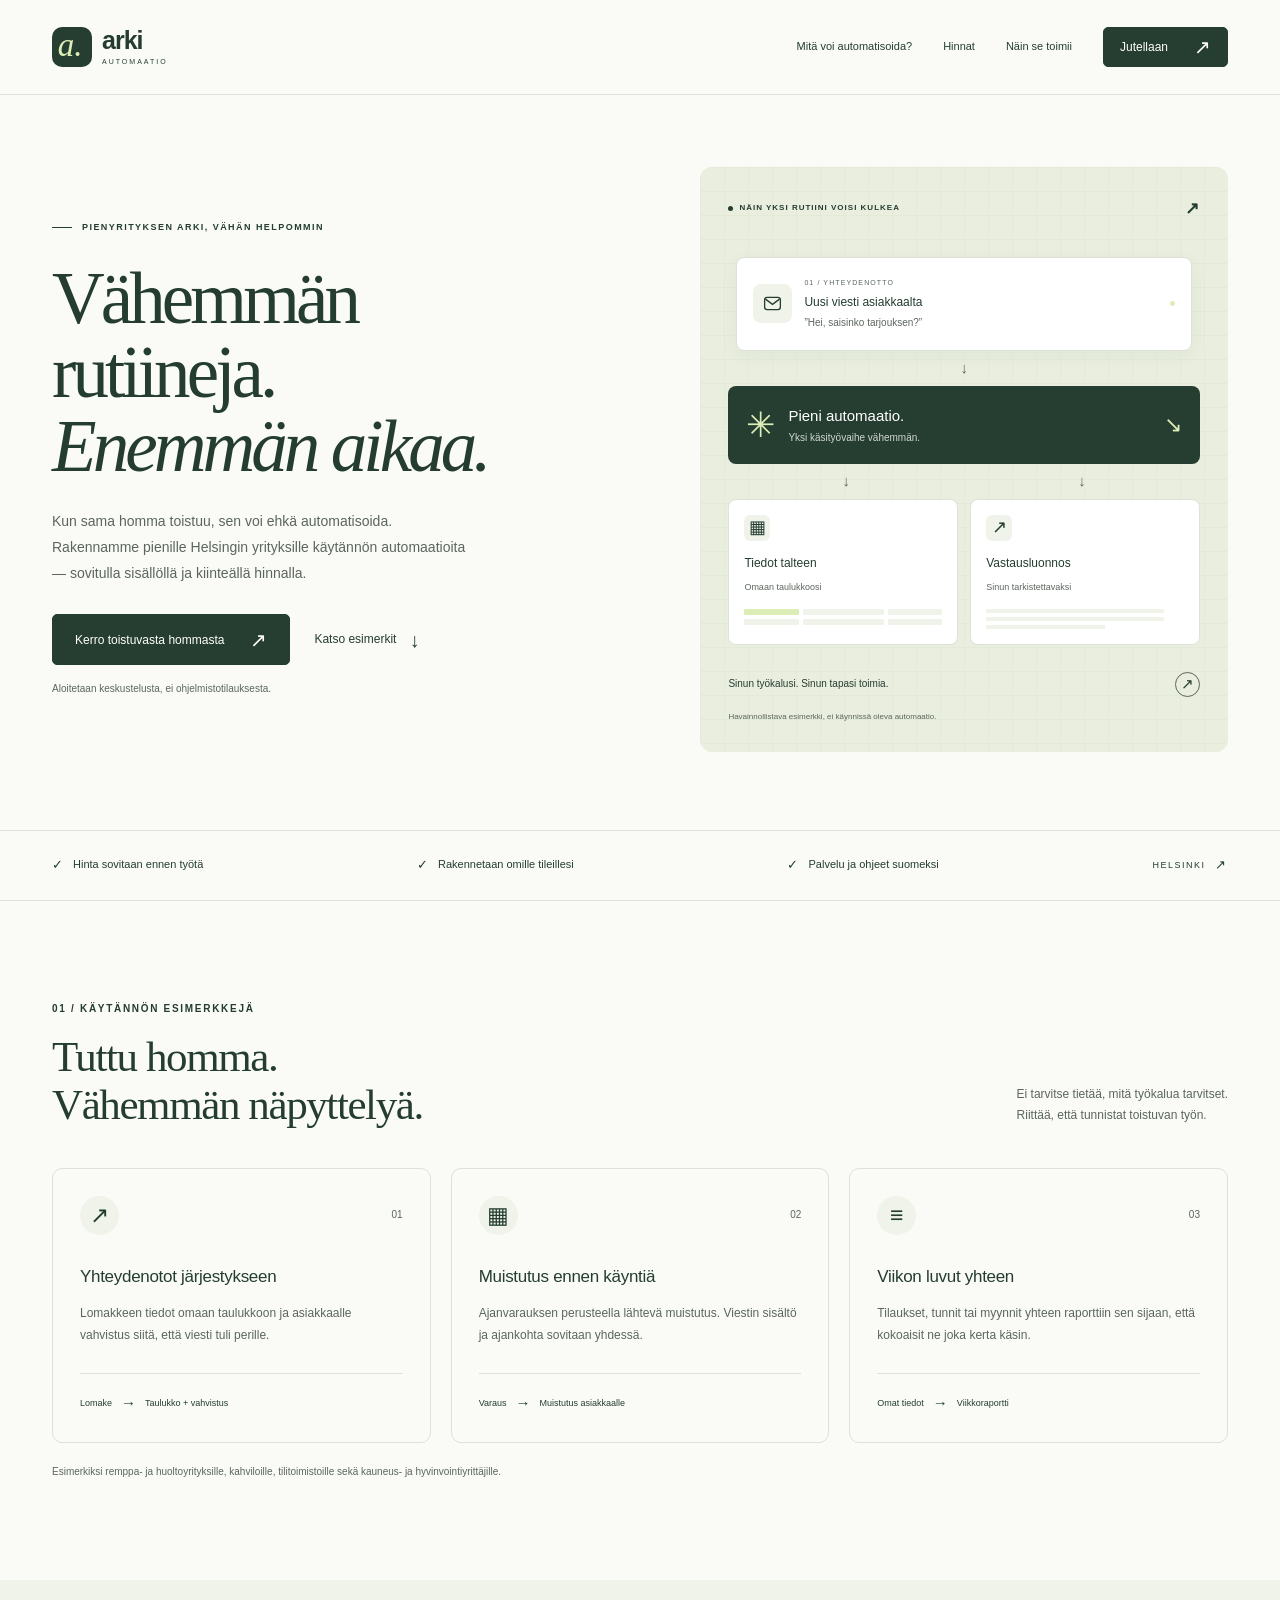
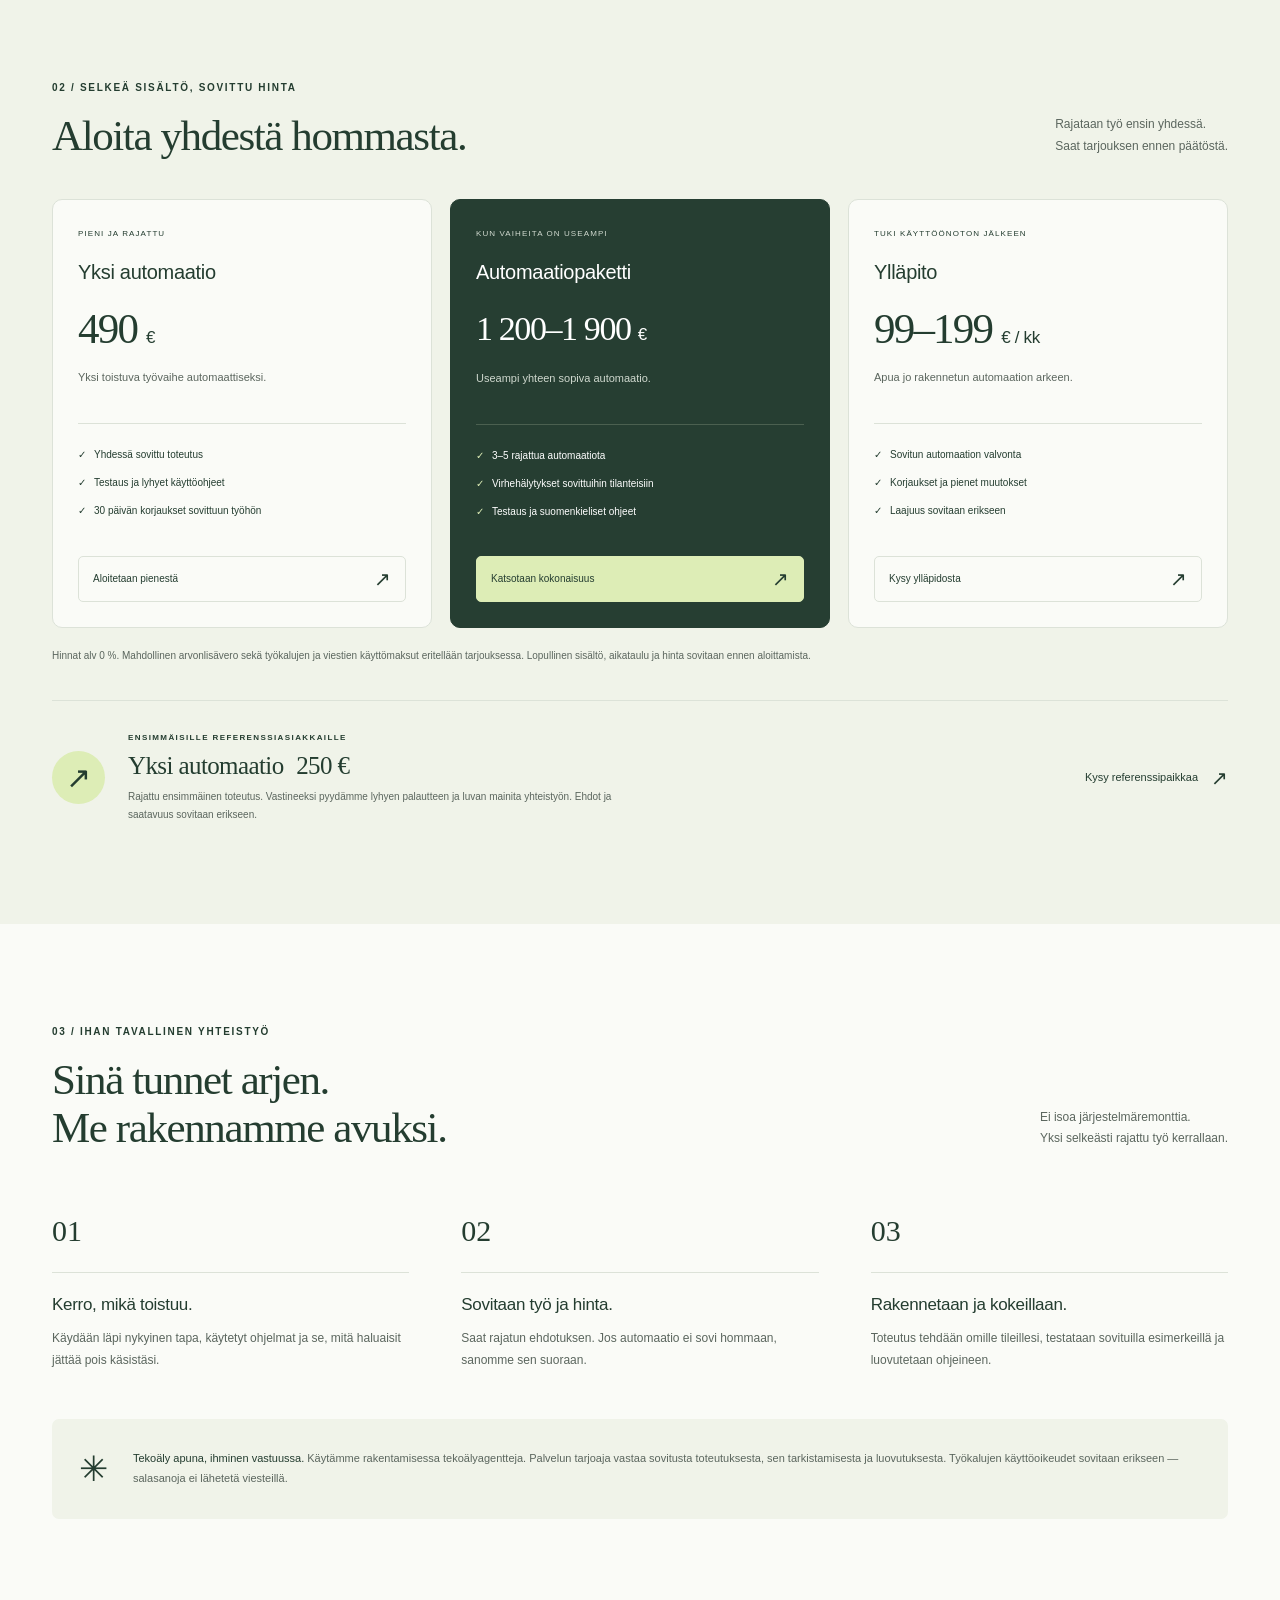
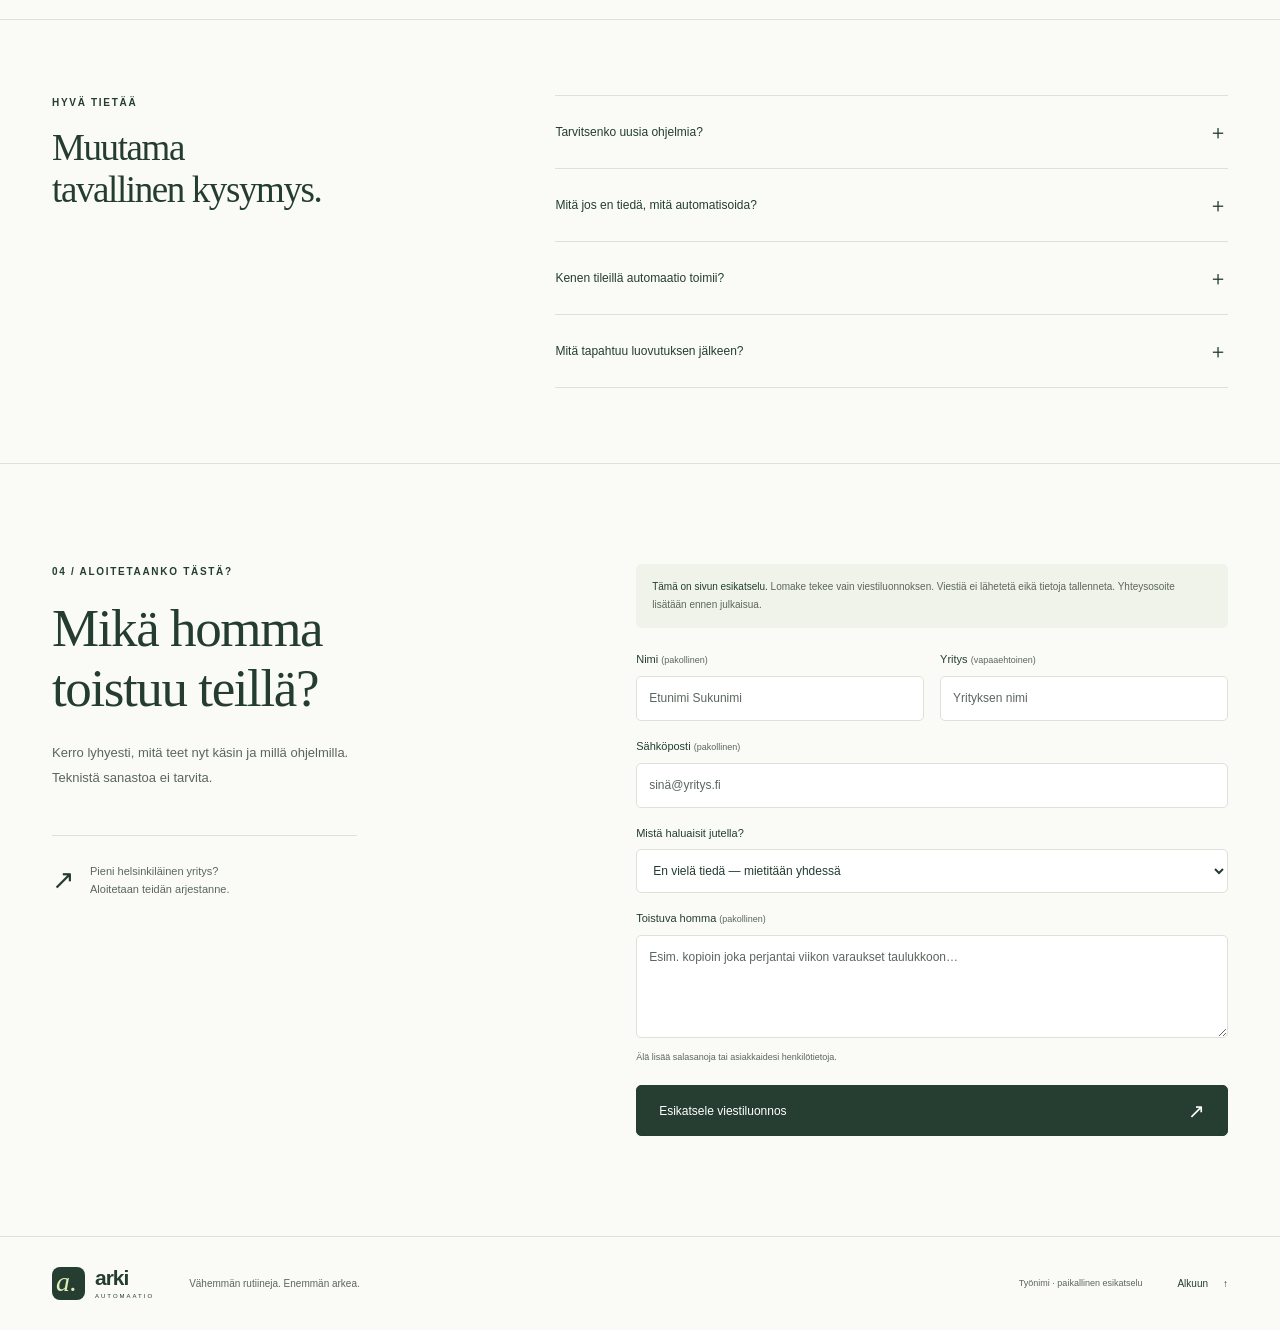
==== index.html @ 03bc7052 "Build Finnish automation service landing page Co-Authored-By: Devin AI <158243242+devin-ai-integrati" ====
<!doctype html>
<html lang="fi">
<head>
  <meta charset="utf-8">
  <meta name="viewport" content="width=device-width, initial-scale=1">
  <meta name="description" content="Kiinteähintaisia automaatioita pienille helsinkiläisille yrityksille. Yhteydenotot, ajanvaraukset ja raportit sujuvammin. Tutustu esimerkkeihin ja hintoihin.">
  <meta name="theme-color" content="#263e32">
  <title>Arki Automaatio — vähemmän rutiineja.</title>
  <link rel="icon" href="./favicon.svg" type="image/svg+xml">
  <link rel="stylesheet" href="./styles.css">
  <script src="./app.js" defer></script>
</head>
<body>
  <a class="skip-link" href="#sisalto">Siirry sisältöön</a>
  <header class="site-header">
    <div class="container header-inner">
      <a class="brand" href="#alku" aria-label="Arki Automaatio, alkuun"><span class="brand-mark" aria-hidden="true">a.</span><span>arki<span class="brand-sub">AUTOMAATIO</span></span></a>
      <button class="menu-toggle" type="button" aria-expanded="false" aria-controls="navigation">Valikko <span aria-hidden="true">＋</span></button>
      <nav id="navigation" aria-label="Päänavigaatio">
        <a href="#esimerkit">Mitä voi automatisoida?</a>
        <a href="#hinnat">Hinnat</a>
        <a href="#nain-se-toimii">Näin se toimii</a>
        <a class="button button-small" href="#yhteys">Jutellaan <span aria-hidden="true">↗</span></a>
      </nav>
    </div>
  </header>

  <main id="sisalto">
    <section class="hero container" id="alku" aria-labelledby="hero-heading">
      <div class="hero-copy">
        <p class="eyebrow"><span class="tiny-line" aria-hidden="true"></span> PIENYRITYKSEN ARKI, VÄHÄN HELPOMMIN</p>
        <h1 id="hero-heading">Vähemmän<br>rutiineja.<br><em>Enemmän aikaa.</em></h1>
        <p class="hero-description">Kun sama homma toistuu, sen voi ehkä automatisoida. Rakennamme pienille Helsingin yrityksille käytännön automaatioita — sovitulla sisällöllä ja kiinteällä hinnalla.</p>
        <div class="hero-actions"><a class="button" href="#yhteys">Kerro toistuvasta hommasta <span aria-hidden="true">↗</span></a><a class="text-link" href="#esimerkit">Katso esimerkit <span aria-hidden="true">↓</span></a></div>
        <p class="hero-note">Aloitetaan keskustelusta, ei ohjelmistotilauksesta.</p>
      </div>
      <div class="hero-art" aria-label="Esimerkki: yhteydenotto siirtyy automaattisesti taulukkoon ja vastausluonnokseksi">
        <div class="art-caption"><span class="status-dot" aria-hidden="true"></span> NÄIN YKSI RUTIINI VOISI KULKEA <span aria-hidden="true">↗</span></div>
        <div class="flow-card card-incoming"><div class="app-icon" aria-hidden="true"><svg viewBox="0 0 24 24"><rect x="3" y="5" width="18" height="14" rx="3"/><path d="m4 7 8 6 8-6"/></svg></div><div><span class="flow-meta">01 / YHTEYDENOTTO</span><strong>Uusi viesti asiakkaalta</strong><small>”Hei, saisinko tarjouksen?”</small></div><span class="card-dot" aria-hidden="true"></span></div>
        <div class="flow-connector" aria-hidden="true"><span>↓</span></div>
        <div class="automation-hub"><span class="hub-icon" aria-hidden="true">✳</span><div><strong>Pieni automaatio.</strong><span>Yksi käsityövaihe vähemmän.</span></div><span class="hub-end" aria-hidden="true">↘</span></div>
        <div class="branch-line" aria-hidden="true"><span>↓</span><span>↓</span></div>
        <div class="flow-results">
          <div class="result-card"><span class="result-icon" aria-hidden="true">▦</span><strong>Tiedot talteen</strong><span>Omaan taulukkoosi</span><div class="mini-table" aria-hidden="true"><i></i><i></i><i></i><i></i><i></i><i></i></div></div>
          <div class="result-card"><span class="result-icon" aria-hidden="true">↗</span><strong>Vastausluonnos</strong><span>Sinun tarkistettavaksi</span><div class="mini-lines" aria-hidden="true"><i></i><i></i><i></i></div></div>
        </div>
        <div class="art-footer"><span>Sinun työkalusi. Sinun tapasi toimia.</span><span class="round-arrow" aria-hidden="true">↗</span></div>
        <p class="illustration-note">Havainnollistava esimerkki, ei käynnissä oleva automaatio.</p>
      </div>
    </section>

    <div class="principles"><div class="container principles-inner"><span><span aria-hidden="true">✓</span> Hinta sovitaan ennen työtä</span><span><span aria-hidden="true">✓</span> Rakennetaan omille tileillesi</span><span><span aria-hidden="true">✓</span> Palvelu ja ohjeet suomeksi</span><span class="local-label">HELSINKI <span aria-hidden="true">↗</span></span></div></div>

    <section class="section container" id="esimerkit" aria-labelledby="examples-heading">
      <div class="section-heading"><div><p class="eyebrow">01 / KÄYTÄNNÖN ESIMERKKEJÄ</p><h2 id="examples-heading">Tuttu homma.<br>Vähemmän näpyttelyä.</h2></div><p>Ei tarvitse tietää, mitä työkalua tarvitset.<br>Riittää, että tunnistat toistuvan työn.</p></div>
      <div class="examples-grid">
        <article class="example-card"><div class="example-top"><span class="example-icon" aria-hidden="true">↗</span><span class="example-number">01</span></div><h3>Yhteydenotot järjestykseen</h3><p>Lomakkeen tiedot omaan taulukkoon ja asiakkaalle vahvistus siitä, että viesti tuli perille.</p><div class="example-route">Lomake <span aria-hidden="true">→</span> Taulukko + vahvistus</div></article>
        <article class="example-card"><div class="example-top"><span class="example-icon" aria-hidden="true">▦</span><span class="example-number">02</span></div><h3>Muistutus ennen käyntiä</h3><p>Ajanvarauksen perusteella lähtevä muistutus. Viestin sisältö ja ajankohta sovitaan yhdessä.</p><div class="example-route">Varaus <span aria-hidden="true">→</span> Muistutus asiakkaalle</div></article>
        <article class="example-card"><div class="example-top"><span class="example-icon" aria-hidden="true">≡</span><span class="example-number">03</span></div><h3>Viikon luvut yhteen</h3><p>Tilaukset, tunnit tai myynnit yhteen raporttiin sen sijaan, että kokoaisit ne joka kerta käsin.</p><div class="example-route">Omat tiedot <span aria-hidden="true">→</span> Viikkoraportti</div></article>
      </div>
      <p class="section-footnote">Esimerkiksi remppa- ja huoltoyrityksille, kahviloille, tilitoimistoille sekä kauneus- ja hyvinvointiyrittäjille.</p>
    </section>

    <section class="pricing-section" id="hinnat" aria-labelledby="pricing-heading"><div class="container section">
      <div class="section-heading"><div><p class="eyebrow">02 / SELKEÄ SISÄLTÖ, SOVITTU HINTA</p><h2 id="pricing-heading">Aloita yhdestä hommasta.</h2></div><p>Rajataan työ ensin yhdessä.<br>Saat tarjouksen ennen päätöstä.</p></div>
      <div class="pricing-grid">
        <article class="price-card"><p class="package-label">PIENI JA RAJATTU</p><h3>Yksi automaatio</h3><p class="price">490 <span>€</span></p><p class="price-description">Yksi toistuva työvaihe automaattiseksi.</p><ul><li>Yhdessä sovittu toteutus</li><li>Testaus ja lyhyet käyttöohjeet</li><li>30 päivän korjaukset sovittuun työhön</li></ul><a class="button button-outline" href="#yhteys" data-package="Yksi automaatio · 490 €">Aloitetaan pienestä <span aria-hidden="true">↗</span></a></article>
        <article class="price-card featured"><p class="package-label">KUN VAIHEITA ON USEAMPI</p><h3>Automaatiopaketti</h3><p class="price price-range">1 200–1 900 <span>€</span></p><p class="price-description">Useampi yhteen sopiva automaatio.</p><ul><li>3–5 rajattua automaatiota</li><li>Virhehälytykset sovittuihin tilanteisiin</li><li>Testaus ja suomenkieliset ohjeet</li></ul><a class="button button-lime" href="#yhteys" data-package="Automaatiopaketti · 1 200–1 900 €">Katsotaan kokonaisuus <span aria-hidden="true">↗</span></a></article>
        <article class="price-card"><p class="package-label">TUKI KÄYTTÖÖNOTON JÄLKEEN</p><h3>Ylläpito</h3><p class="price">99–199 <span>€ / kk</span></p><p class="price-description">Apua jo rakennetun automaation arkeen.</p><ul><li>Sovitun automaation valvonta</li><li>Korjaukset ja pienet muutokset</li><li>Laajuus sovitaan erikseen</li></ul><a class="button button-outline" href="#yhteys" data-package="Ylläpito · 99–199 €/kk">Kysy ylläpidosta <span aria-hidden="true">↗</span></a></article>
      </div>
      <p class="pricing-note">Hinnat alv 0 %. Mahdollinen arvonlisävero sekä työkalujen ja viestien käyttömaksut eritellään tarjouksessa. Lopullinen sisältö, aikataulu ja hinta sovitaan ennen aloittamista.</p>
      <aside class="reference-offer"><div class="reference-symbol" aria-hidden="true">↗</div><div><p class="eyebrow">ENSIMMÄISILLE REFERENSSIASIAKKAILLE</p><h3>Yksi automaatio <span>250 €</span></h3><p>Rajattu ensimmäinen toteutus. Vastineeksi pyydämme lyhyen palautteen ja luvan mainita yhteistyön. Ehdot ja saatavuus sovitaan erikseen.</p></div><a class="text-link" href="#yhteys" data-package="Referenssitoteutus · 250 €">Kysy referenssipaikkaa <span aria-hidden="true">↗</span></a></aside>
    </div></section>

    <section class="section container process-section" id="nain-se-toimii" aria-labelledby="process-heading">
      <div class="section-heading"><div><p class="eyebrow">03 / IHAN TAVALLINEN YHTEISTYÖ</p><h2 id="process-heading">Sinä tunnet arjen.<br>Me rakennamme avuksi.</h2></div><p>Ei isoa järjestelmäremonttia.<br>Yksi selkeästi rajattu työ kerrallaan.</p></div>
      <ol class="steps"><li><span class="step-number">01</span><h3>Kerro, mikä toistuu.</h3><p>Käydään läpi nykyinen tapa, käytetyt ohjelmat ja se, mitä haluaisit jättää pois käsistäsi.</p></li><li><span class="step-number">02</span><h3>Sovitaan työ ja hinta.</h3><p>Saat rajatun ehdotuksen. Jos automaatio ei sovi hommaan, sanomme sen suoraan.</p></li><li><span class="step-number">03</span><h3>Rakennetaan ja kokeillaan.</h3><p>Toteutus tehdään omille tileillesi, testataan sovituilla esimerkeillä ja luovutetaan ohjeineen.</p></li></ol>
      <div class="honesty-note"><span aria-hidden="true">✳</span><p><strong>Tekoäly apuna, ihminen vastuussa.</strong> Käytämme rakentamisessa tekoälyagentteja. Palvelun tarjoaja vastaa sovitusta toteutuksesta, sen tarkistamisesta ja luovutuksesta. Työkalujen käyttöoikeudet sovitaan erikseen — salasanoja ei lähetetä viesteillä.</p></div>
    </section>

    <section class="faq-section"><div class="container faq-layout"><div><p class="eyebrow">HYVÄ TIETÄÄ</p><h2>Muutama<br>tavallinen kysymys.</h2></div><div class="faq-list">
      <details><summary>Tarvitsenko uusia ohjelmia?<span aria-hidden="true">＋</span></summary><p>Emme vaihda työkaluja vain vaihtamisen vuoksi. Katsomme ensin, mitä käytät nyt ja voiko ne yhdistää. Jos tarvitaan maksullinen palvelu, sen kulut ja omistajuus sovitaan ennen toteutusta.</p></details>
      <details><summary>Mitä jos en tiedä, mitä automatisoida?<span aria-hidden="true">＋</span></summary><p>Kerro työstä, jossa siirrät tietoja paikasta toiseen tai teet saman asian usein samalla tavalla. Selvitetään yhdessä, onko siitä järkevää tehdä automaatio.</p></details>
      <details><summary>Kenen tileillä automaatio toimii?<span aria-hidden="true">＋</span></summary><p>Lähtökohtaisesti sinun yrityksesi omilla tileillä. Sovimme tarvittavista käyttöoikeuksista, henkilötietojen käsittelystä ja mahdollisista ulkopuolisista palveluista ennen työn aloittamista.</p></details>
      <details><summary>Mitä tapahtuu luovutuksen jälkeen?<span aria-hidden="true">＋</span></summary><p>Saat käyttöohjeet. Yhden automaation pakettiin kuuluu 30 päivän korjausjakso sovittuun toteutukseen. Jatkuvasta valvonnasta, ylläpidosta ja uusista ominaisuuksista sovitaan erikseen.</p></details>
    </div></div></section>

    <section class="section container contact-section" id="yhteys" aria-labelledby="contact-heading"><div class="contact-copy"><p class="eyebrow">04 / ALOITETAANKO TÄSTÄ?</p><h2 id="contact-heading">Mikä homma<br>toistuu teillä?</h2><p>Kerro lyhyesti, mitä teet nyt käsin ja millä ohjelmilla. Teknistä sanastoa ei tarvita.</p><div class="contact-aside"><span aria-hidden="true">↗</span><p>Pieni helsinkiläinen yritys?<br>Aloitetaan teidän arjestanne.</p></div></div>
      <form id="contact-form" class="contact-form"><p class="preview-notice"><strong>Tämä on sivun esikatselu.</strong> Lomake tekee vain viestiluonnoksen. Viestiä ei lähetetä eikä tietoja tallenneta. Yhteysosoite lisätään ennen julkaisua.</p><div class="form-row"><div class="field"><label for="name">Nimi <span>(pakollinen)</span></label><input id="name" name="name" autocomplete="name" maxlength="120" required placeholder="Etunimi Sukunimi"></div><div class="field"><label for="company">Yritys <span>(vapaaehtoinen)</span></label><input id="company" name="company" autocomplete="organization" maxlength="160" placeholder="Yrityksen nimi"></div></div><div class="field"><label for="email">Sähköposti <span>(pakollinen)</span></label><input id="email" name="email" type="email" autocomplete="email" maxlength="200" required placeholder="sinä@yritys.fi"></div><div class="field"><label for="package">Mistä haluaisit jutella?</label><select id="package" name="package"><option>En vielä tiedä — mietitään yhdessä</option><option>Yksi automaatio · 490 €</option><option>Automaatiopaketti · 1 200–1 900 €</option><option>Ylläpito · 99–199 €/kk</option><option>Referenssitoteutus · 250 €</option></select></div><div class="field"><label for="message">Toistuva homma <span>(pakollinen)</span></label><textarea id="message" name="message" rows="4" maxlength="4000" required placeholder="Esim. kopioin joka perjantai viikon varaukset taulukkoon…"></textarea></div><p class="form-help">Älä lisää salasanoja tai asiakkaidesi henkilötietoja.</p><button class="button" type="submit">Esikatsele viestiluonnos <span aria-hidden="true">↗</span></button><noscript><p>Viestiluonnoksen esikatselu tarvitsee JavaScriptin. Tämä esikatselusivu ei lähetä viestejä.</p></noscript></form>
    </section>
  </main>

  <footer><div class="container footer-inner"><a class="brand" href="#alku"><span class="brand-mark" aria-hidden="true">a.</span><span>arki<span class="brand-sub">AUTOMAATIO</span></span></a><p>Vähemmän rutiineja. Enemmän arkea.</p><span class="draft-label">Työnimi · paikallinen esikatselu</span><a href="#alku" class="back-top">Alkuun <span aria-hidden="true">↑</span></a></div></footer>

  <dialog id="draft-dialog" aria-labelledby="draft-title" aria-describedby="draft-info"><div class="dialog-heading"><p class="eyebrow">VIESTILUONNOS</p><button type="button" class="close-dialog" aria-label="Sulje viestiluonnos">×</button></div><h2 id="draft-title">Tältä viestisi näyttäisi.</h2><p id="draft-info">Viestiä ei lähetetty. Tässä esikatselussa ei ole vielä yhteysosoitetta. Voit kopioida luonnoksen itsellesi.</p><label class="draft-label-text" for="draft-output">Viestin sisältö</label><textarea id="draft-output" readonly rows="12"></textarea><div class="dialog-actions"><button class="button" id="copy-draft" type="button">Kopioi luonnos <span aria-hidden="true">↗</span></button><button class="text-link close-dialog" type="button">Takaisin muokkaamaan</button></div><p id="copy-status" role="status" aria-live="polite"></p></dialog>
</body>
</html>
---- styles.css ----
@charset "UTF-8";

:root {
  --bg: #fafbf7;
  --surface: #ffffff;
  --text: #243d30;
  --text-muted: #5b665e;
  --border: #dce2d8;
  --accent: #ddedb6;
  --accent-fg: #243d30;
  --primary-action: #263e32;
  --primary-action-fg: #ffffff;
  --soft: #f0f3e9;
  --art-bg: #e9eedf;
  --art-line: #d7dfcd;
  --on-dark-muted: #d0d9cf;
  --dark-border: #4b6050;
  --focus: #8c4c16;
  --backdrop: #14271ccc;
  --shadow: #243d300b;
  --radius: 10px;
  --font: "Helvetica Neue", Arial, sans-serif;
  --display: Georgia, "Times New Roman", serif;
}

* { box-sizing: border-box; }
html { scroll-behavior: smooth; scroll-padding-top: 100px; }
body { margin: 0; background: var(--bg); color: var(--text); font-family: var(--font); font-size: 15px; line-height: 1.6; -webkit-font-smoothing: antialiased; }
button, input, textarea, select { font: inherit; }
button, a, input, select, textarea, summary { -webkit-tap-highlight-color: transparent; }
button, a { touch-action: manipulation; }
a { color: inherit; text-decoration: none; }
button { cursor: pointer; }
button, input, textarea, select { color: inherit; }
button { border: 0; }
input, textarea, select { min-width: 0; }
textarea { resize: vertical; }
svg { display: block; width: 100%; height: 100%; fill: none; stroke: currentColor; stroke-width: 1.5; }
p, h1, h2, h3 { margin: 0; }
h1, h2, h3 { font-weight: 400; }
::selection { background: var(--accent); color: var(--accent-fg); }
:focus-visible { outline: 3px solid var(--focus); outline-offset: 5px; }
.container { width: min(1240px, calc(100% - 104px)); margin-inline: auto; }
.section { padding-block: 100px; }
.eyebrow { font-size: 10px; letter-spacing: 1.7px; font-weight: 600; line-height: 1.5; }
.button { display: inline-flex; justify-content: space-between; align-items: center; gap: 26px; min-height: 51px; padding: 13px 22px; background: var(--primary-action); color: var(--primary-action-fg); border: 1px solid var(--primary-action); border-radius: 5px; font-size: 12px; font-weight: 500; line-height: 1.5; transition: transform 150ms, background 150ms; }
.button:hover { transform: translateY(-2px); }
.button > span { font-size: 20px; line-height: 1; }
.button-small { min-height: 40px; padding: 9px 16px; }
.button-outline { background: transparent; color: var(--text); border-color: var(--border); }
.button-outline:hover { background: var(--soft); }
.button-lime { background: var(--accent); border-color: var(--accent); color: var(--accent-fg); }
.text-link { display: inline-flex; gap: 13px; align-items: center; background: none; padding: 0; font-size: 12px; font-weight: 500; }
.text-link:hover { text-decoration: underline; text-underline-offset: 4px; }
.text-link > span { font-size: 20px; }
.skip-link { position: fixed; z-index: 10; top: -100px; left: 15px; padding: 10px; background: var(--primary-action); color: var(--primary-action-fg); }
.skip-link:focus { top: 10px; }

.site-header { border-bottom: 1px solid var(--border); background: var(--bg); }
.header-inner { min-height: 94px; display: flex; align-items: center; justify-content: space-between; gap: 30px; }
.brand { display: inline-flex; align-items: center; gap: 10px; flex-shrink: 0; }
.brand-mark { display: flex; align-items: center; justify-content: center; width: 40px; height: 40px; background: var(--primary-action); color: var(--accent); border-radius: 10px; font-family: var(--display); font-style: italic; font-size: 33px; padding-right: 4px; padding-bottom: 3px; line-height: 1; }
.brand > span:last-child { font-size: 25px; font-weight: 600; letter-spacing: -1px; line-height: .95; }
.brand-sub { display: block; margin-top: 6px; font-size: 7px; letter-spacing: 2px; font-weight: 500; }
nav { display: flex; align-items: center; gap: 31px; font-size: 11px; }
nav a:not(.button):hover { text-decoration: underline; text-underline-offset: 5px; }
.menu-toggle { display: none; }

.hero { display: grid; grid-template-columns: 1.1fr 1fr; gap: 68px; padding-block: 72px 78px; align-items: center; }
.hero .eyebrow { display: flex; align-items: center; gap: 10px; font-size: 9px; letter-spacing: 1.45px; }
.tiny-line { width: 20px; height: 1px; background: var(--text); }
h1 { font-family: var(--display); font-size: clamp(48px, 5.7vw, 78px); line-height: 1.02; letter-spacing: -3.9px; margin-block: 27px 24px; }
h1 em { font-weight: 400; white-space: nowrap; }
.hero-description { max-width: 425px; color: var(--text-muted); font-size: 14px; line-height: 1.85; }
.hero-actions { margin-top: 28px; display: flex; align-items: center; gap: 24px; }
.hero-note { font-size: 10px; color: var(--text-muted); margin-top: 16px; }
.hero-art { position: relative; padding: 28px; border-radius: 12px; background: var(--art-bg); min-width: 0; overflow: hidden; background-image: url("data:image/svg+xml,%3Csvg xmlns='http://www.w3.org/2000/svg' width='24' height='24'%3E%3Cpath d='M24 0H0V24' fill='none' stroke='%23d7dfcd' stroke-width='.6'/%3E%3C/svg%3E"); }
.art-caption { display: flex; align-items: center; gap: 6px; font-size: 8px; font-weight: 600; letter-spacing: 1px; margin-bottom: 35px; }
.art-caption > span:last-child { margin-left: auto; font-size: 17px; }
.status-dot { width: 5px; height: 5px; border-radius: 50%; background: var(--text); }
.flow-card { display: flex; align-items: center; background: var(--surface); padding: 19px 16px; border: 1px solid var(--border); box-shadow: 0 5px 20px var(--shadow); border-radius: 8px; gap: 12px; }
.card-incoming { margin-inline: 8px; }
.app-icon { display: flex; width: 39px; height: 39px; padding: 9px; background: var(--soft); color: var(--text); border-radius: 8px; flex-shrink: 0; }
.flow-meta { display: block; font-size: 7px; letter-spacing: 1.1px; color: var(--text-muted); margin-bottom: 5px; }
.flow-card strong { display: block; font-size: 12px; font-weight: 500; }
.flow-card small { display: block; font-size: 10px; color: var(--text-muted); margin-top: 2px; }
.card-dot { width: 5px; height: 5px; background: var(--accent); border-radius: 50%; margin-left: auto; }
.flow-connector { text-align: center; height: 35px; display: flex; align-items: center; justify-content: center; color: var(--text-muted); }
.automation-hub { padding: 18px; background: var(--primary-action); color: var(--primary-action-fg); border-radius: 8px; display: flex; gap: 13px; align-items: center; }
.hub-icon { font-size: 35px; color: var(--accent); line-height: 1; }
.automation-hub strong { display: block; font-size: 15px; font-weight: 500; }
.automation-hub div > span { display: block; color: var(--on-dark-muted); font-size: 10px; margin-top: 2px; }
.hub-end { margin-left: auto; color: var(--accent); font-size: 22px; }
.branch-line { display: flex; height: 35px; justify-content: space-around; align-items: center; color: var(--text-muted); }
.flow-results { display: grid; grid-template-columns: 1fr 1fr; gap: 12px; }
.result-card { background: var(--surface); border: 1px solid var(--border); border-radius: 8px; padding: 15px; }
.result-icon { width: 26px; height: 26px; border-radius: 6px; background: var(--soft); display: flex; align-items: center; justify-content: center; margin-bottom: 13px; font-size: 18px; }
.result-card strong { display: block; font-size: 12px; font-weight: 500; }
.result-card > span:not(.result-icon) { font-size: 9px; color: var(--text-muted); }
.mini-table { display: grid; grid-template-columns: 1fr 1.5fr 1fr; gap: 4px; margin-top: 12px; }
.mini-table i { height: 6px; background: var(--soft); border-radius: 1px; }
.mini-table i:first-child { background: var(--accent); }
.mini-lines { display: flex; flex-direction: column; gap: 4px; margin-top: 12px; }
.mini-lines i { width: 90%; height: 4px; background: var(--soft); }
.mini-lines i:last-child { width: 60%; }
.art-footer { display: flex; align-items: center; justify-content: space-between; margin-top: 27px; font-size: 10px; }
.round-arrow { width: 25px; height: 25px; border: 1px solid var(--text-muted); border-radius: 50%; display: flex; justify-content: center; align-items: center; font-size: 15px; }
.illustration-note { margin-top: 14px; font-size: 8px; color: var(--text-muted); }
.principles { border-block: 1px solid var(--border); }
.principles-inner { display: flex; min-height: 69px; align-items: center; justify-content: space-between; gap: 18px; font-size: 11px; }
.principles-inner > span { display: flex; align-items: center; gap: 10px; }
.principles-inner > span > span { font-size: 13px; }
.local-label { font-size: 9px; letter-spacing: 1.5px; }

.section-heading { display: flex; justify-content: space-between; align-items: flex-end; gap: 35px; margin-bottom: 38px; }
h2 { font-family: var(--display); font-size: 43px; line-height: 1.13; letter-spacing: -1.4px; }
.section-heading h2, .faq-layout h2 { margin-top: 17px; }
.section-heading > p { color: var(--text-muted); font-size: 12px; line-height: 1.8; margin-bottom: 3px; }
.examples-grid { display: grid; grid-template-columns: repeat(3, 1fr); gap: 20px; }
.example-card { border: 1px solid var(--border); border-radius: var(--radius); padding: 27px; }
.example-top { display: flex; justify-content: space-between; align-items: center; margin-bottom: 30px; }
.example-icon { width: 39px; height: 39px; border-radius: 50%; display: flex; justify-content: center; align-items: center; background: var(--soft); font-size: 23px; }
.example-number { color: var(--text-muted); font-size: 10px; }
h3 { font-size: 17px; font-weight: 500; line-height: 1.4; letter-spacing: -.3px; }
.example-card p { margin-top: 13px; font-size: 12px; color: var(--text-muted); line-height: 1.9; }
.example-route { margin-top: 26px; padding-top: 17px; border-top: 1px solid var(--border); font-size: 9px; display: flex; gap: 9px; align-items: center; }
.example-route span { font-size: 15px; }
.section-footnote { margin-top: 21px; color: var(--text-muted); font-size: 10px; }

.pricing-section { background: var(--soft); }
.pricing-grid { display: grid; grid-template-columns: repeat(3, 1fr); gap: 18px; }
.price-card { background: var(--bg); padding: 28px 25px 25px; border: 1px solid var(--border); border-radius: var(--radius); display: flex; flex-direction: column; }
.package-label { font-size: 8px; letter-spacing: 1.1px; margin-bottom: 18px; }
.price-card h3 { font-size: 20px; }
.price { margin-top: 15px; font-family: var(--display); font-size: 43px; letter-spacing: -1.8px; white-space: nowrap; line-height: 1.3; }
.price > span { font-family: var(--font); font-size: 17px; letter-spacing: -.3px; }
.price-range { font-size: 34px; margin-top: 21px; margin-bottom: 6px; letter-spacing: -1.4px; }
.price-description { font-size: 11px; color: var(--text-muted); min-height: 36px; margin-top: 12px; }
.price-card ul { list-style: none; padding: 23px 0 24px; margin: 18px 0 0; border-top: 1px solid var(--border); font-size: 10px; }
.price-card li { display: flex; gap: 8px; margin-bottom: 12px; }
.price-card li::before { content: "✓"; }
.price-card .button { width: 100%; margin-top: auto; min-height: 44px; padding: 12px 14px; font-size: 10px; gap: 8px; }
.featured { background: var(--primary-action); color: var(--primary-action-fg); border-color: var(--primary-action); }
.featured .package-label, .featured .price-description { color: var(--on-dark-muted); }
.featured ul { border-color: var(--dark-border); }
.featured li::before { color: var(--accent); }
.pricing-note { color: var(--text-muted); font-size: 10px; margin-top: 19px; max-width: 770px; line-height: 1.8; }
.reference-offer { display: grid; grid-template-columns: auto 1fr auto; align-items: center; gap: 23px; border-top: 1px solid var(--border); margin-top: 35px; padding-top: 31px; }
.reference-symbol { font-size: 30px; display: flex; align-items: center; justify-content: center; width: 53px; height: 53px; border-radius: 50%; background: var(--accent); }
.reference-offer .eyebrow { font-size: 8px; letter-spacing: 1.4px; }
.reference-offer h3 { font-family: var(--display); font-size: 25px; margin-top: 4px; letter-spacing: -.6px; }
.reference-offer h3 span { margin-left: 7px; }
.reference-offer p:not(.eyebrow) { max-width: 530px; font-size: 10px; color: var(--text-muted); line-height: 1.8; margin-top: 5px; }
.reference-offer > a { white-space: nowrap; font-size: 11px; }

.steps { display: grid; grid-template-columns: repeat(3, 1fr); gap: 52px; list-style: none; padding: 0; margin: 54px 0 0; }
.step-number { display: block; font-family: var(--display); font-size: 30px; border-bottom: 1px solid var(--border); padding-bottom: 17px; margin-bottom: 20px; }
.steps p { font-size: 12px; color: var(--text-muted); line-height: 1.9; margin-top: 10px; }
.honesty-note { background: var(--soft); display: flex; align-items: center; gap: 25px; padding: 22px 27px; margin-top: 47px; border-radius: 7px; }
.honesty-note > span { font-size: 35px; }
.honesty-note p { font-size: 11px; color: var(--text-muted); line-height: 1.8; }
.honesty-note strong { color: var(--text); font-weight: 500; }
.faq-section { padding-block: 75px; border-block: 1px solid var(--border); }
.faq-layout { display: grid; grid-template-columns: 1fr 1.5fr; gap: 55px; }
.faq-layout h2 { font-size: 37px; }
details { border-bottom: 1px solid var(--border); }
details:first-child { border-top: 1px solid var(--border); }
summary { padding-block: 20px; cursor: pointer; list-style: none; display: flex; align-items: center; justify-content: space-between; font-size: 12px; gap: 20px; }
summary::-webkit-details-marker { display: none; }
summary > span { font-size: 20px; transition: transform 150ms; }
details[open] summary > span { transform: rotate(45deg); }
details > p { color: var(--text-muted); font-size: 12px; padding: 0 30px 22px 0; line-height: 1.9; }

.contact-section { display: grid; grid-template-columns: .9fr 1.1fr; gap: 100px; }
.contact-copy h2 { font-size: 53px; margin-top: 20px; }
.contact-copy > p:not(.eyebrow) { max-width: 305px; font-size: 13px; margin-top: 22px; color: var(--text-muted); line-height: 1.9; }
.contact-aside { display: flex; align-items: center; gap: 15px; margin-top: 45px; padding-top: 23px; border-top: 1px solid var(--border); max-width: 305px; font-size: 11px; color: var(--text-muted); }
.contact-aside > span { color: var(--text); font-size: 27px; }
.contact-form { min-width: 0; }
.preview-notice { background: var(--soft); border-radius: 5px; padding: 14px 16px; color: var(--text-muted); font-size: 10px; line-height: 1.8; margin-bottom: 23px; }
.preview-notice strong { font-weight: 500; color: var(--text); }
.form-row { display: grid; grid-template-columns: 1fr 1fr; gap: 16px; }
.field { margin-bottom: 17px; }
label { display: block; font-size: 11px; margin-bottom: 7px; }
label > span { color: var(--text-muted); font-size: 9px; }
input, select, textarea { display: block; background: var(--surface); width: 100%; border: 1px solid var(--border); border-radius: 5px; font-size: 12px; padding: 12px; }
input, select { min-height: 44px; }
input::placeholder, textarea::placeholder { color: var(--text-muted); opacity: 1; }
.form-help { font-size: 9px; color: var(--text-muted); margin-top: -5px; margin-bottom: 21px; }
.contact-form > .button { width: 100%; }
footer { border-top: 1px solid var(--border); padding-block: 30px; }
.footer-inner { display: flex; align-items: center; gap: 35px; justify-content: space-between; }
.footer-inner .brand-mark { width: 33px; height: 33px; font-size: 28px; border-radius: 8px; }
.footer-inner .brand > span:last-child { font-size: 21px; }
.footer-inner .brand-sub { font-size: 6px; }
.footer-inner p { font-size: 10px; color: var(--text-muted); }
.draft-label { font-size: 9px; color: var(--text-muted); margin-left: auto; }
.back-top { font-size: 10px; display: flex; gap: 15px; }

dialog { width: min(620px, calc(100% - 32px)); max-height: calc(100dvh - 40px); background: var(--bg); color: var(--text); border: 1px solid var(--border); border-radius: var(--radius); padding: 30px; }
dialog::backdrop { background: var(--backdrop); }
.dialog-heading { display: flex; align-items: center; justify-content: space-between; margin-bottom: 20px; }
.close-dialog { background: none; color: var(--text); }
.dialog-heading .close-dialog { width: 40px; height: 40px; font-size: 26px; }
dialog h2 { font-size: 31px; }
dialog > p { font-size: 12px; color: var(--text-muted); margin-top: 16px; }
.draft-label-text { margin-top: 24px; }
#draft-output { font-size: 12px; line-height: 1.8; }
.dialog-actions { display: flex; align-items: center; gap: 20px; margin-top: 22px; flex-wrap: wrap; }
#copy-status { min-height: 20px; }

@media (min-width: 1500px) {
  .hero { gap: 95px; padding-block: 85px; }
}
@media (max-width: 1100px) {
  .container { width: calc(100% - 64px); }
  nav { gap: 22px; }
  .hero { gap: 35px; }
  h1 { font-size: 6.1vw; letter-spacing: -3px; }
  .hero-art { padding: 23px; }
  .hero-actions { gap: 18px; flex-wrap: wrap; }
  .hero-actions .button { font-size: 11px; gap: 15px; padding-inline: 16px; }
  .hero-description { font-size: 13px; }
  .example-card { padding: 22px; }
  .price-card { padding: 25px 20px; }
  .price { font-size: 39px; }
  .price-range { font-size: 29px; margin-top: 22px; margin-bottom: 6px; }
  .price > span { font-size: 14px; }
  .price-card li { font-size: 9px; }
  .contact-section { gap: 60px; }
}
@media (max-width: 850px) {
  .header-inner { min-height: 80px; }
  .container { width: calc(100% - 48px); }
  nav { gap: 18px; font-size: 10px; }
  nav .button { font-size: 10px; }
  .hero { gap: 24px; padding-block: 55px; }
  h1 { font-size: 6.3vw; letter-spacing: -2.8px; }
  .hero .eyebrow { font-size: 7px; gap: 6px; letter-spacing: 1px; }
  .hero-description { font-size: 12px; }
  .hero-art { padding: 18px; }
  .art-caption { font-size: 6px; margin-bottom: 25px; }
  .flow-card { padding: 14px 10px; gap: 8px; margin-inline: 0; }
  .flow-card strong { font-size: 10px; }
  .flow-card small { font-size: 8px; }
  .flow-meta { font-size: 6px; }
  .app-icon { width: 30px; height: 30px; padding: 6px; }
  .automation-hub { padding: 15px 11px; gap: 8px; }
  .automation-hub strong { font-size: 12px; }
  .automation-hub div > span { font-size: 8px; }
  .hub-icon { font-size: 28px; }
  .result-card { padding: 11px; }
  .result-card strong { font-size: 10px; }
  .result-card > span:not(.result-icon) { font-size: 7px; }
  .art-footer { font-size: 8px; }
  .illustration-note { font-size: 7px; }
  .principles-inner { font-size: 9px; gap: 12px; }
  .principles-inner > span { gap: 6px; }
  .local-label { display: none !important; }
  .section { padding-block: 75px; }
  h2 { font-size: 37px; }
  .section-heading > p { font-size: 11px; }
  .examples-grid { gap: 12px; }
  .example-card { padding: 18px; }
  .example-card h3 { font-size: 15px; }
  .example-card p { font-size: 11px; }
  .example-route { font-size: 8px; flex-wrap: wrap; gap: 5px; }
  .pricing-grid { gap: 12px; }
  .price-card { padding: 22px 16px 16px; }
  .package-label { font-size: 7px; }
  .price-card h3 { font-size: 17px; }
  .price { font-size: 34px; }
  .price-range { font-size: 24px; margin-bottom: 5px; }
  .price > span { font-size: 12px; }
  .price-description { font-size: 10px; }
  .price-card .button { font-size: 9px; padding-inline: 10px; }
  .reference-offer { gap: 18px; grid-template-columns: auto 1fr; }
  .reference-offer > a { grid-column: 2; }
  .reference-offer h3 { font-size: 24px; }
  .steps { gap: 30px; }
  .steps h3 { font-size: 15px; }
  .steps p { font-size: 11px; }
  .faq-layout { gap: 35px; }
  .faq-layout h2 { font-size: 32px; }
  .contact-section { gap: 36px; grid-template-columns: .8fr 1.2fr; }
  .contact-copy h2 { font-size: 43px; }
  .contact-copy > p:not(.eyebrow) { font-size: 12px; }
  .form-row { grid-template-columns: 1fr; gap: 0; }
  .footer-inner { gap: 20px; flex-wrap: wrap; }
  .footer-inner > p { display: none; }
}
@media (max-width: 640px) {
  html { scroll-padding-top: 25px; }
  .container { width: calc(100% - 40px); }
  .header-inner { min-height: 76px; position: relative; }
  .brand-mark { width: 35px; height: 35px; font-size: 30px; }
  .brand > span:last-child { font-size: 22px; }
  .brand-sub { font-size: 6px; }
  .menu-toggle { display: flex; align-items: center; gap: 15px; min-height: 44px; background: none; color: var(--text); padding: 5px 0 5px 12px; font-size: 12px; }
  .menu-toggle > span { font-size: 22px; }
  .menu-toggle[aria-expanded="true"] > span { transform: rotate(45deg); }
  nav { display: none; position: absolute; z-index: 3; top: 76px; left: -20px; right: -20px; background: var(--bg); border-bottom: 1px solid var(--border); padding: 15px 20px 23px; flex-direction: column; align-items: stretch; gap: 0; box-shadow: 0 10px 15px var(--shadow); font-size: 13px; }
  nav.is-open { display: flex; }
  nav > a:not(.button) { padding-block: 13px; }
  nav .button { margin-top: 10px; font-size: 12px; }
  .hero { grid-template-columns: 1fr; gap: 36px; padding-block: 43px 40px; }
  .hero .eyebrow { font-size: 8px; letter-spacing: 1.1px; }
  h1 { font-size: clamp(43px, 11.2vw, 70px); letter-spacing: -2.7px; margin-block: 23px; }
  .hero-description { font-size: 13px; max-width: 440px; }
  .hero-actions { gap: 21px; margin-top: 24px; }
  .hero-actions .button { font-size: 11px; gap: 23px; min-height: 49px; }
  .hero-actions .text-link { font-size: 11px; }
  .hero-note { font-size: 9px; margin-top: 14px; }
  .hero-art { padding: 25px; }
  .art-caption { font-size: 8px; margin-bottom: 25px; }
  .flow-card { margin-inline: 4px; padding: 17px 14px; }
  .flow-card strong { font-size: 12px; }
  .flow-meta { font-size: 7px; }
  .flow-card small { font-size: 10px; }
  .app-icon { width: 36px; height: 36px; padding: 8px; }
  .automation-hub { padding: 17px 14px; gap: 12px; }
  .automation-hub strong { font-size: 15px; }
  .automation-hub div > span { font-size: 9px; }
  .hub-icon { font-size: 32px; }
  .result-card { padding: 15px; }
  .result-card strong { font-size: 12px; }
  .result-card > span:not(.result-icon) { font-size: 9px; }
  .art-footer { font-size: 9px; margin-top: 24px; }
  .illustration-note { font-size: 8px; }
  .principles-inner { flex-wrap: wrap; padding-block: 19px; gap: 12px; font-size: 10px; justify-content: flex-start; }
  .principles-inner > span { width: 100%; gap: 9px; }
  .section { padding-block: 59px; }
  .section-heading { display: block; margin-bottom: 28px; }
  h2 { font-size: 36px; letter-spacing: -1.2px; }
  .eyebrow { font-size: 9px; letter-spacing: 1.2px; }
  .section-heading h2 { margin-top: 15px; }
  .section-heading > p { margin-top: 20px; font-size: 12px; }
  .examples-grid, .pricing-grid { grid-template-columns: 1fr; gap: 15px; }
  .example-card { padding: 24px; }
  .example-top { margin-bottom: 22px; }
  .example-card h3 { font-size: 19px; }
  .example-card p { font-size: 13px; }
  .example-route { font-size: 10px; margin-top: 23px; }
  .section-footnote { font-size: 10px; line-height: 1.8; }
  .price-card { padding: 27px; }
  .package-label { font-size: 9px; margin-bottom: 15px; }
  .price-card h3 { font-size: 22px; }
  .price { font-size: 47px; margin-top: 12px; }
  .price-range { font-size: 37px; margin-top: 17px; margin-bottom: 8px; }
  .price > span { font-size: 17px; }
  .price-description { font-size: 12px; min-height: auto; }
  .price-card ul { padding-block: 23px 18px; }
  .price-card li { font-size: 12px; }
  .price-card .button { font-size: 12px; padding: 13px 17px; min-height: 48px; }
  .pricing-note { margin-top: 20px; }
  .reference-offer { grid-template-columns: 1fr; gap: 16px; margin-top: 29px; padding-top: 25px; }
  .reference-symbol { width: 41px; height: 41px; font-size: 23px; }
  .reference-offer h3 { font-size: 28px; margin-top: 8px; }
  .reference-offer p:not(.eyebrow) { font-size: 12px; margin-top: 10px; }
  .reference-offer > a { grid-column: auto; font-size: 12px; }
  .steps { grid-template-columns: 1fr; gap: 30px; margin-top: 33px; }
  .step-number { font-size: 28px; padding-bottom: 10px; margin-bottom: 15px; }
  .steps h3 { font-size: 19px; }
  .steps p { font-size: 13px; }
  .honesty-note { margin-top: 30px; padding: 22px; gap: 15px; align-items: flex-start; }
  .honesty-note > span { font-size: 27px; line-height: 1.2; }
  .honesty-note p { font-size: 11px; }
  .faq-section { padding-block: 55px; }
  .faq-layout { grid-template-columns: 1fr; gap: 30px; }
  .faq-layout h2 { font-size: 36px; }
  summary { font-size: 13px; min-height: 67px; }
  details > p { font-size: 12px; }
  .contact-section { grid-template-columns: 1fr; gap: 30px; }
  .contact-copy h2 { font-size: 48px; }
  .contact-copy > p:not(.eyebrow) { font-size: 13px; max-width: 400px; }
  .contact-aside { display: none; }
  .form-row { grid-template-columns: 1fr 1fr; gap: 12px; }
  label { font-size: 12px; }
  input, select, textarea { font-size: 16px; }
  .preview-notice { font-size: 11px; }
  .form-help { font-size: 10px; }
  .footer-inner { gap: 22px; }
  .draft-label { margin-left: 0; order: 3; width: 100%; }
  .back-top { margin-left: auto; }
  dialog { padding: 20px; }
  dialog h2 { font-size: 28px; }
  .dialog-actions { gap: 18px; }
}
@media (max-width: 360px) {
  .container { width: calc(100% - 32px); }
  h1 { letter-spacing: -2.5px; font-size: 11.15vw; }
  .hero-art { padding: 18px; }
  .hero-actions { gap: 18px; }
  .art-caption { font-size: 7px; }
  .result-card { padding: 12px; }
  .price-range { font-size: 32px; }
  .price-card { padding: 23px; }
  .form-row { grid-template-columns: 1fr; gap: 0; }
}
@media (prefers-reduced-motion: reduce) {
  html { scroll-behavior: auto; }
  *, *::before, *::after { transition: none !important; animation: none !important; }
}
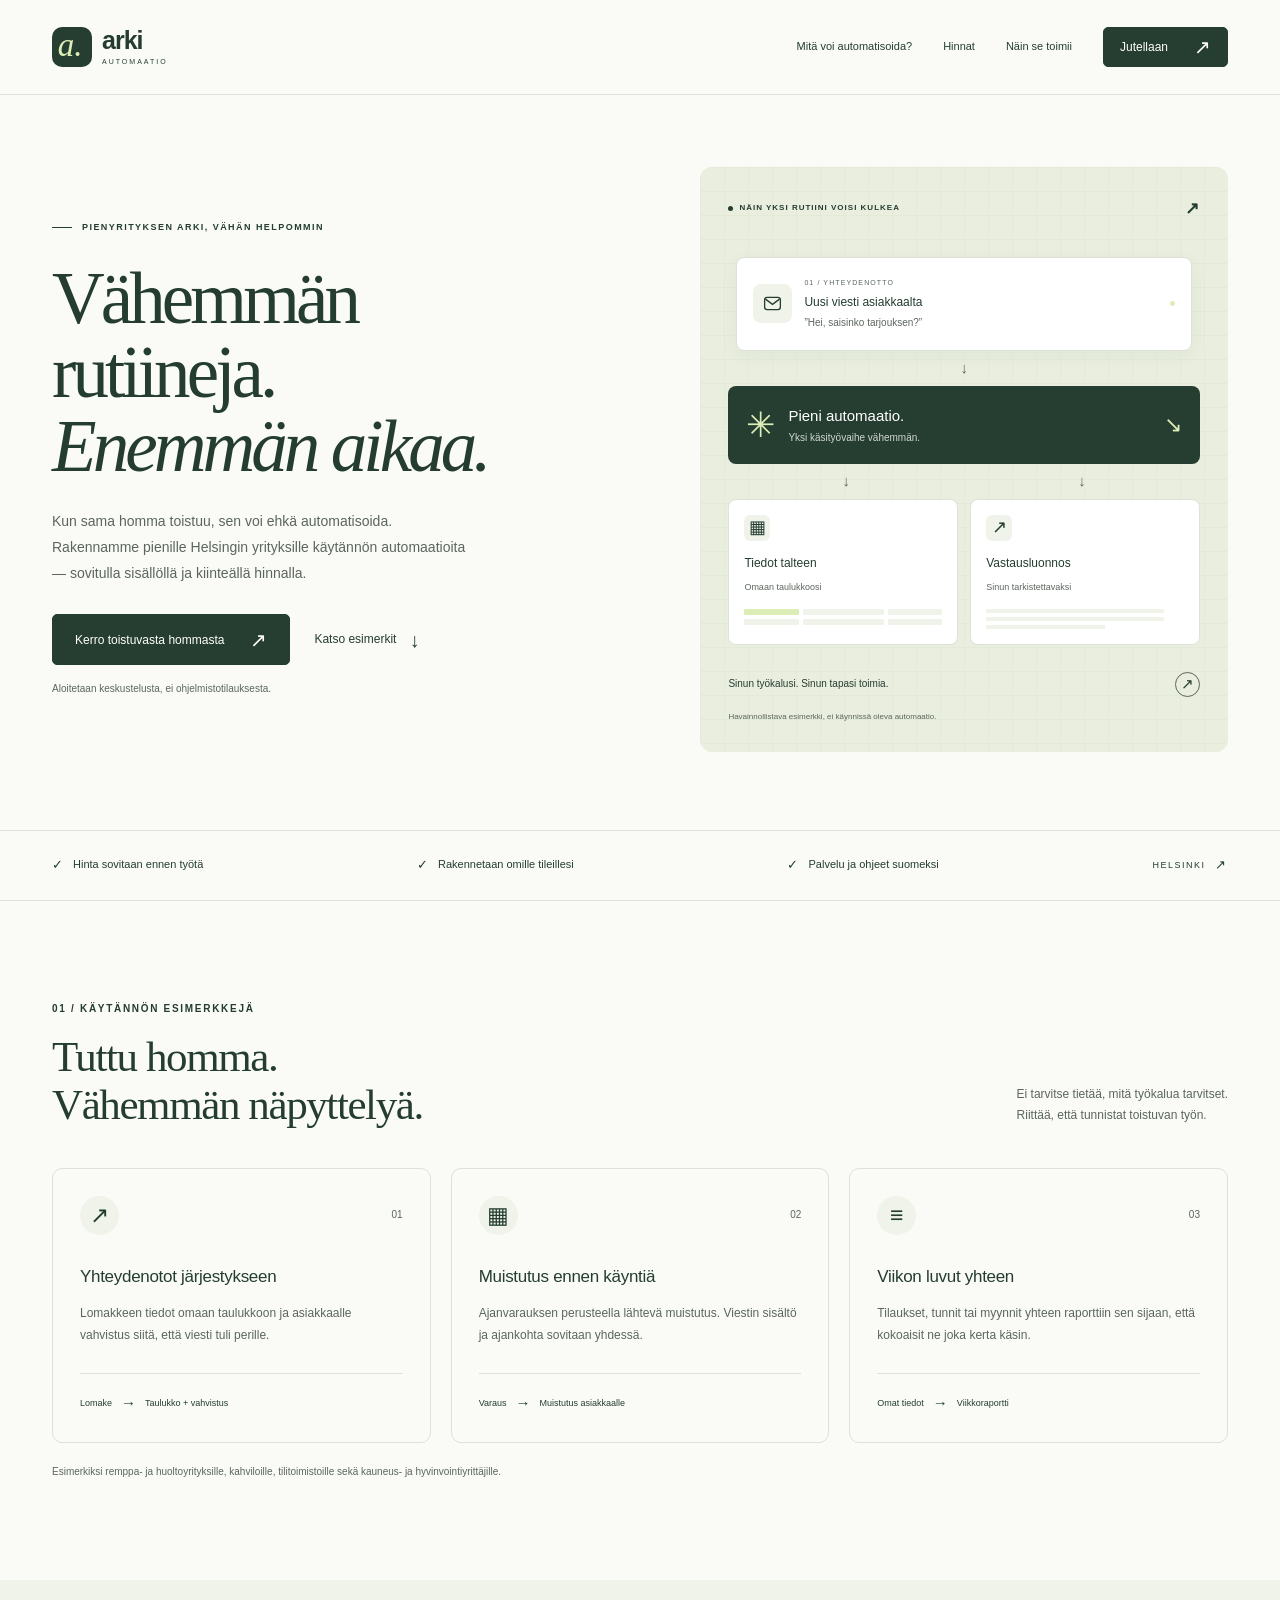
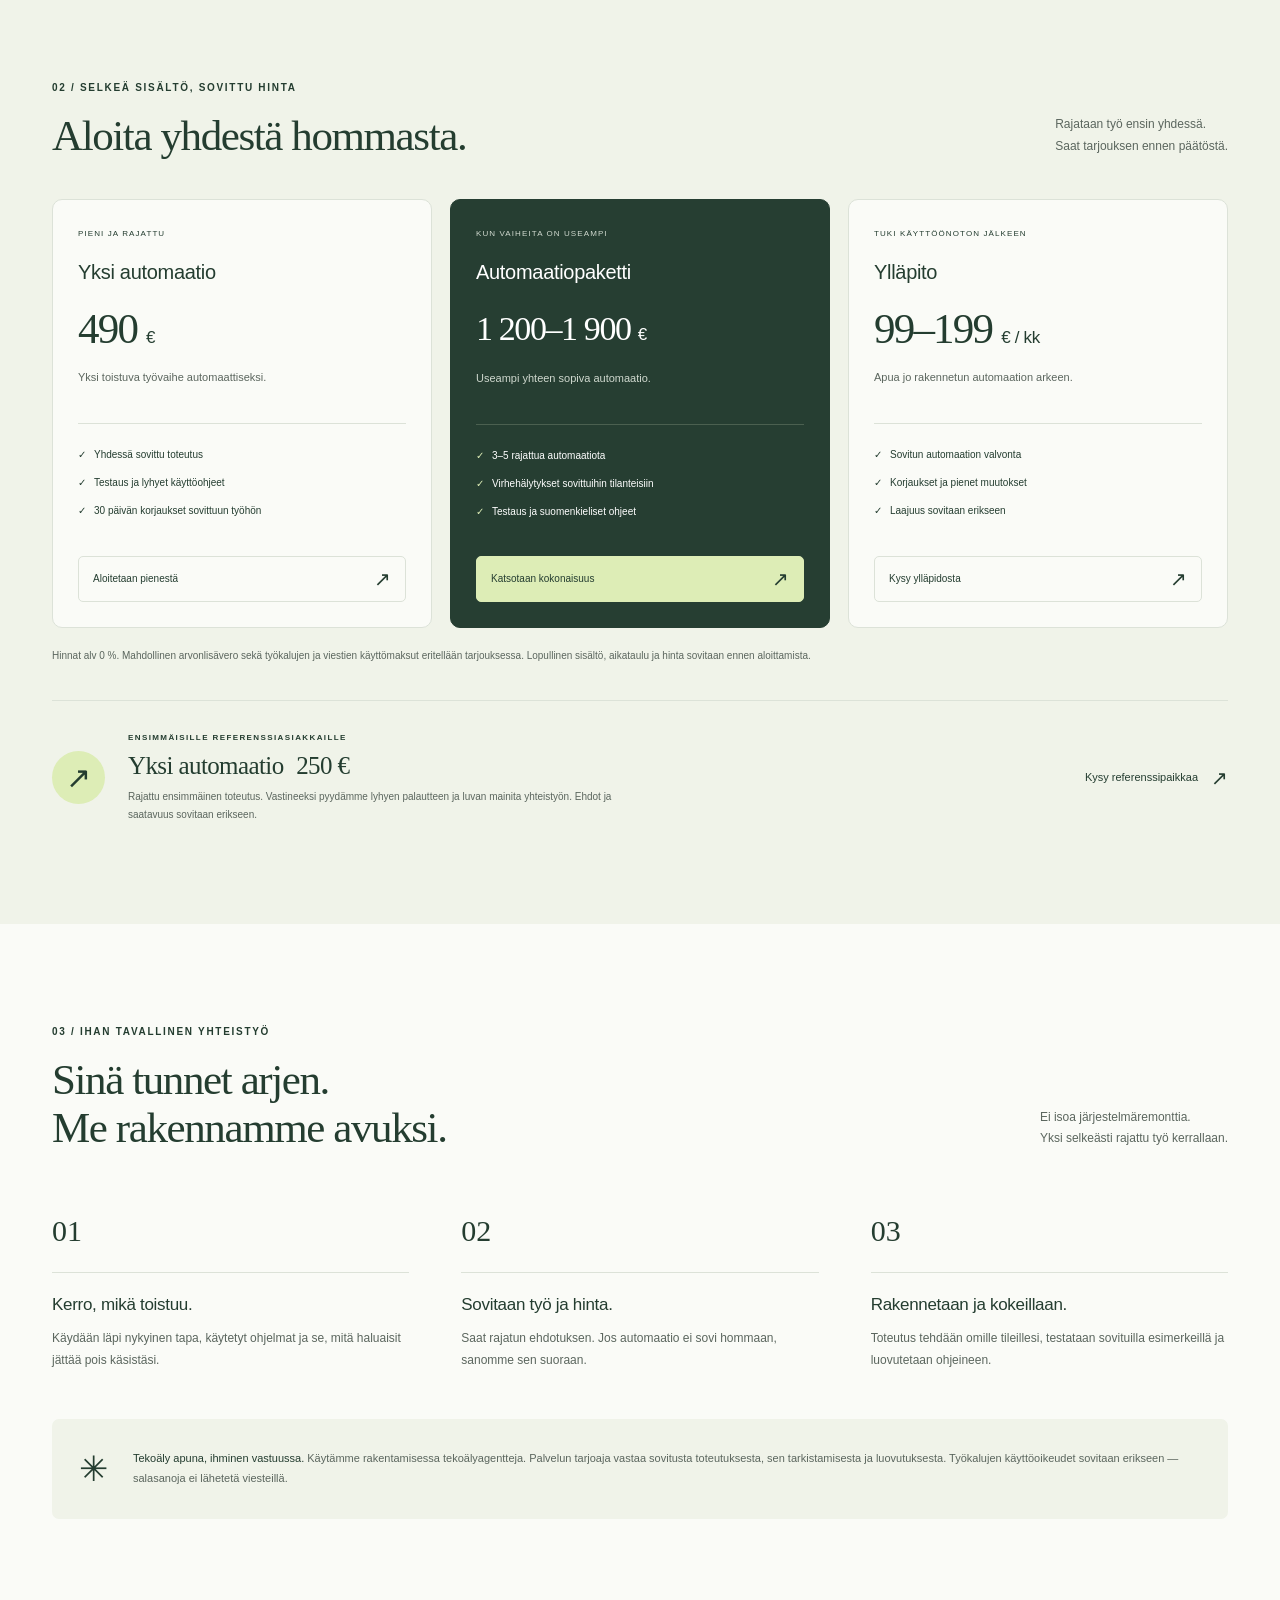
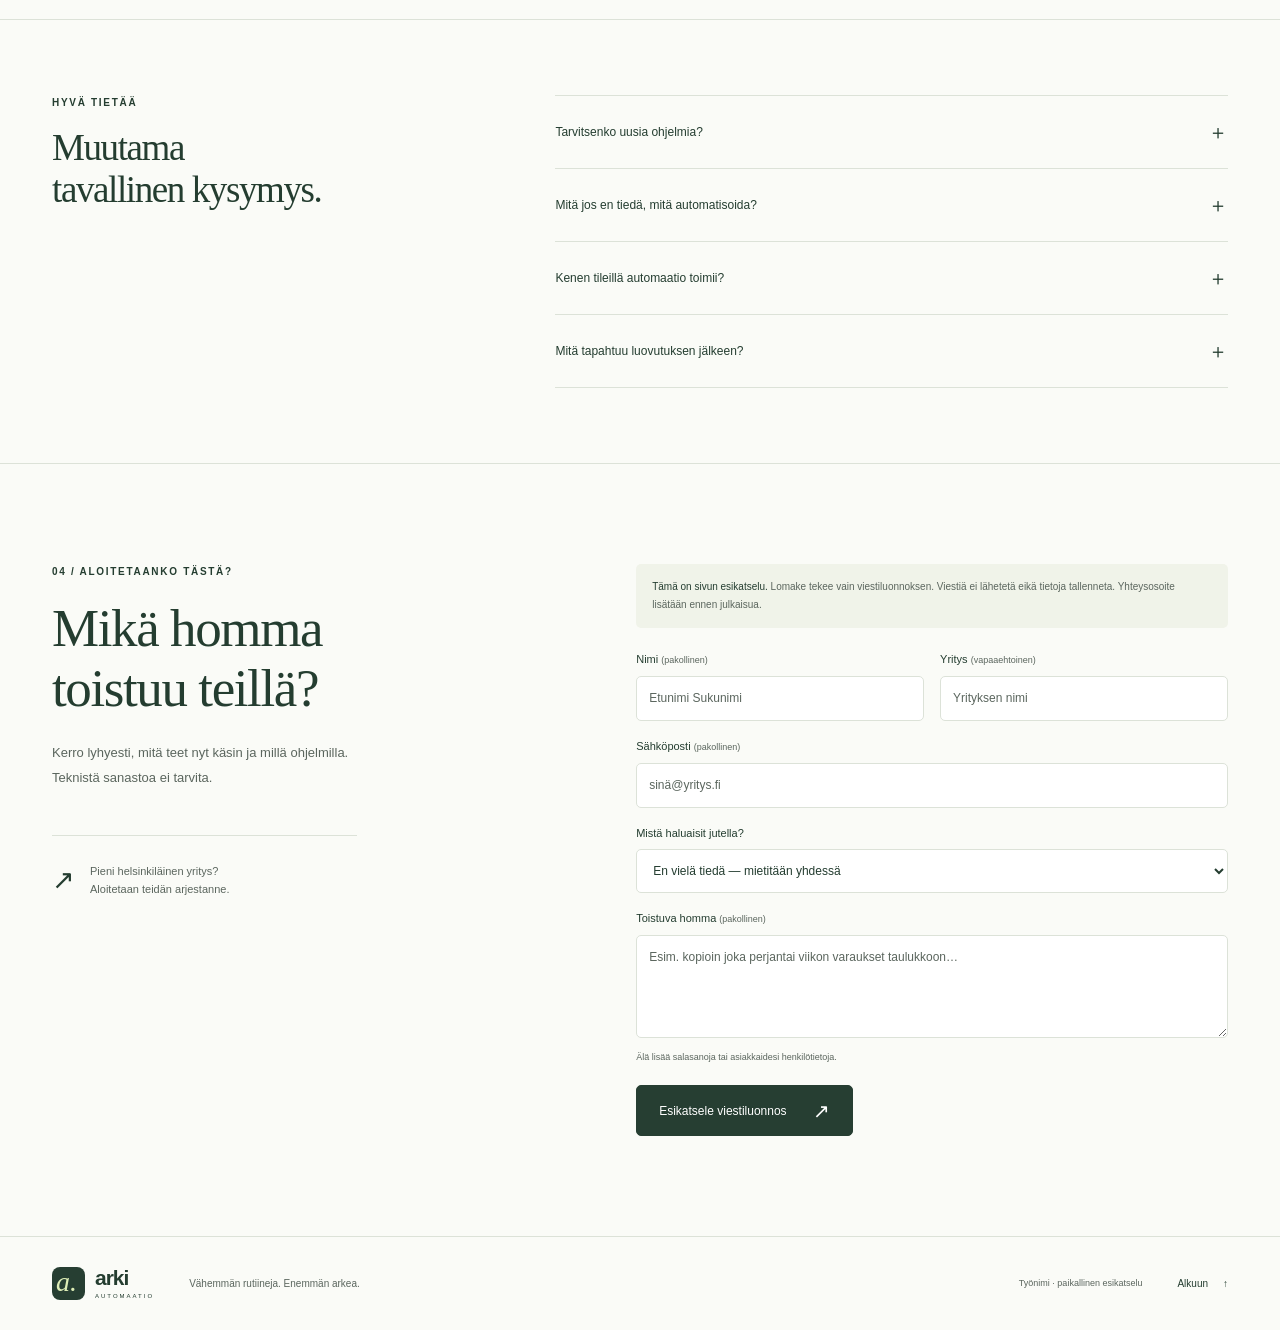
==== commit e6867bea: "Keep draft form disabled until JavaScript initializes Co-Authored-By: Devin AI <158243242+devin-ai-i" ====
--- a/index.html
+++ b/index.html
@@ -86,7 +86,21 @@
     </div></div></section>
 
     <section class="section container contact-section" id="yhteys" aria-labelledby="contact-heading"><div class="contact-copy"><p class="eyebrow">04 / ALOITETAANKO TÄSTÄ?</p><h2 id="contact-heading">Mikä homma<br>toistuu teillä?</h2><p>Kerro lyhyesti, mitä teet nyt käsin ja millä ohjelmilla. Teknistä sanastoa ei tarvita.</p><div class="contact-aside"><span aria-hidden="true">↗</span><p>Pieni helsinkiläinen yritys?<br>Aloitetaan teidän arjestanne.</p></div></div>
-      <form id="contact-form" class="contact-form"><p class="preview-notice"><strong>Tämä on sivun esikatselu.</strong> Lomake tekee vain viestiluonnoksen. Viestiä ei lähetetä eikä tietoja tallenneta. Yhteysosoite lisätään ennen julkaisua.</p><div class="form-row"><div class="field"><label for="name">Nimi <span>(pakollinen)</span></label><input id="name" name="name" autocomplete="name" maxlength="120" required placeholder="Etunimi Sukunimi"></div><div class="field"><label for="company">Yritys <span>(vapaaehtoinen)</span></label><input id="company" name="company" autocomplete="organization" maxlength="160" placeholder="Yrityksen nimi"></div></div><div class="field"><label for="email">Sähköposti <span>(pakollinen)</span></label><input id="email" name="email" type="email" autocomplete="email" maxlength="200" required placeholder="sinä@yritys.fi"></div><div class="field"><label for="package">Mistä haluaisit jutella?</label><select id="package" name="package"><option>En vielä tiedä — mietitään yhdessä</option><option>Yksi automaatio · 490 €</option><option>Automaatiopaketti · 1 200–1 900 €</option><option>Ylläpito · 99–199 €/kk</option><option>Referenssitoteutus · 250 €</option></select></div><div class="field"><label for="message">Toistuva homma <span>(pakollinen)</span></label><textarea id="message" name="message" rows="4" maxlength="4000" required placeholder="Esim. kopioin joka perjantai viikon varaukset taulukkoon…"></textarea></div><p class="form-help">Älä lisää salasanoja tai asiakkaidesi henkilötietoja.</p><button class="button" type="submit">Esikatsele viestiluonnos <span aria-hidden="true">↗</span></button><noscript><p>Viestiluonnoksen esikatselu tarvitsee JavaScriptin. Tämä esikatselusivu ei lähetä viestejä.</p></noscript></form>
+      <form id="contact-form" class="contact-form">
+        <p class="preview-notice"><strong>Tämä on sivun esikatselu.</strong> Lomake tekee vain viestiluonnoksen. Viestiä ei lähetetä eikä tietoja tallenneta. Yhteysosoite lisätään ennen julkaisua.</p>
+        <fieldset id="contact-fields" disabled>
+          <div class="form-row">
+            <div class="field"><label for="name">Nimi <span>(pakollinen)</span></label><input id="name" name="name" autocomplete="name" maxlength="120" required placeholder="Etunimi Sukunimi"></div>
+            <div class="field"><label for="company">Yritys <span>(vapaaehtoinen)</span></label><input id="company" name="company" autocomplete="organization" maxlength="160" placeholder="Yrityksen nimi"></div>
+          </div>
+          <div class="field"><label for="email">Sähköposti <span>(pakollinen)</span></label><input id="email" name="email" type="email" autocomplete="email" maxlength="200" required placeholder="sinä@yritys.fi"></div>
+          <div class="field"><label for="package">Mistä haluaisit jutella?</label><select id="package" name="package"><option>En vielä tiedä — mietitään yhdessä</option><option>Yksi automaatio · 490 €</option><option>Automaatiopaketti · 1 200–1 900 €</option><option>Ylläpito · 99–199 €/kk</option><option>Referenssitoteutus · 250 €</option></select></div>
+          <div class="field"><label for="message">Toistuva homma <span>(pakollinen)</span></label><textarea id="message" name="message" rows="4" maxlength="4000" required placeholder="Esim. kopioin joka perjantai viikon varaukset taulukkoon…"></textarea></div>
+          <p class="form-help">Älä lisää salasanoja tai asiakkaidesi henkilötietoja.</p>
+          <button class="button" type="submit">Esikatsele viestiluonnos <span aria-hidden="true">↗</span></button>
+        </fieldset>
+        <noscript><p>Viestiluonnoksen esikatselu tarvitsee JavaScriptin. Tämä esikatselusivu ei lähetä viestejä.</p></noscript>
+      </form>
     </section>
   </main>
 
--- a/styles.css
+++ b/styles.css
@@ -177,6 +177,7 @@
 .contact-aside { display: flex; align-items: center; gap: 15px; margin-top: 45px; padding-top: 23px; border-top: 1px solid var(--border); max-width: 305px; font-size: 11px; color: var(--text-muted); }
 .contact-aside > span { color: var(--text); font-size: 27px; }
 .contact-form { min-width: 0; }
+.contact-form fieldset { border: 0; padding: 0; margin: 0; min-width: 0; }
 .preview-notice { background: var(--soft); border-radius: 5px; padding: 14px 16px; color: var(--text-muted); font-size: 10px; line-height: 1.8; margin-bottom: 23px; }
 .preview-notice strong { font-weight: 500; color: var(--text); }
 .form-row { display: grid; grid-template-columns: 1fr 1fr; gap: 16px; }
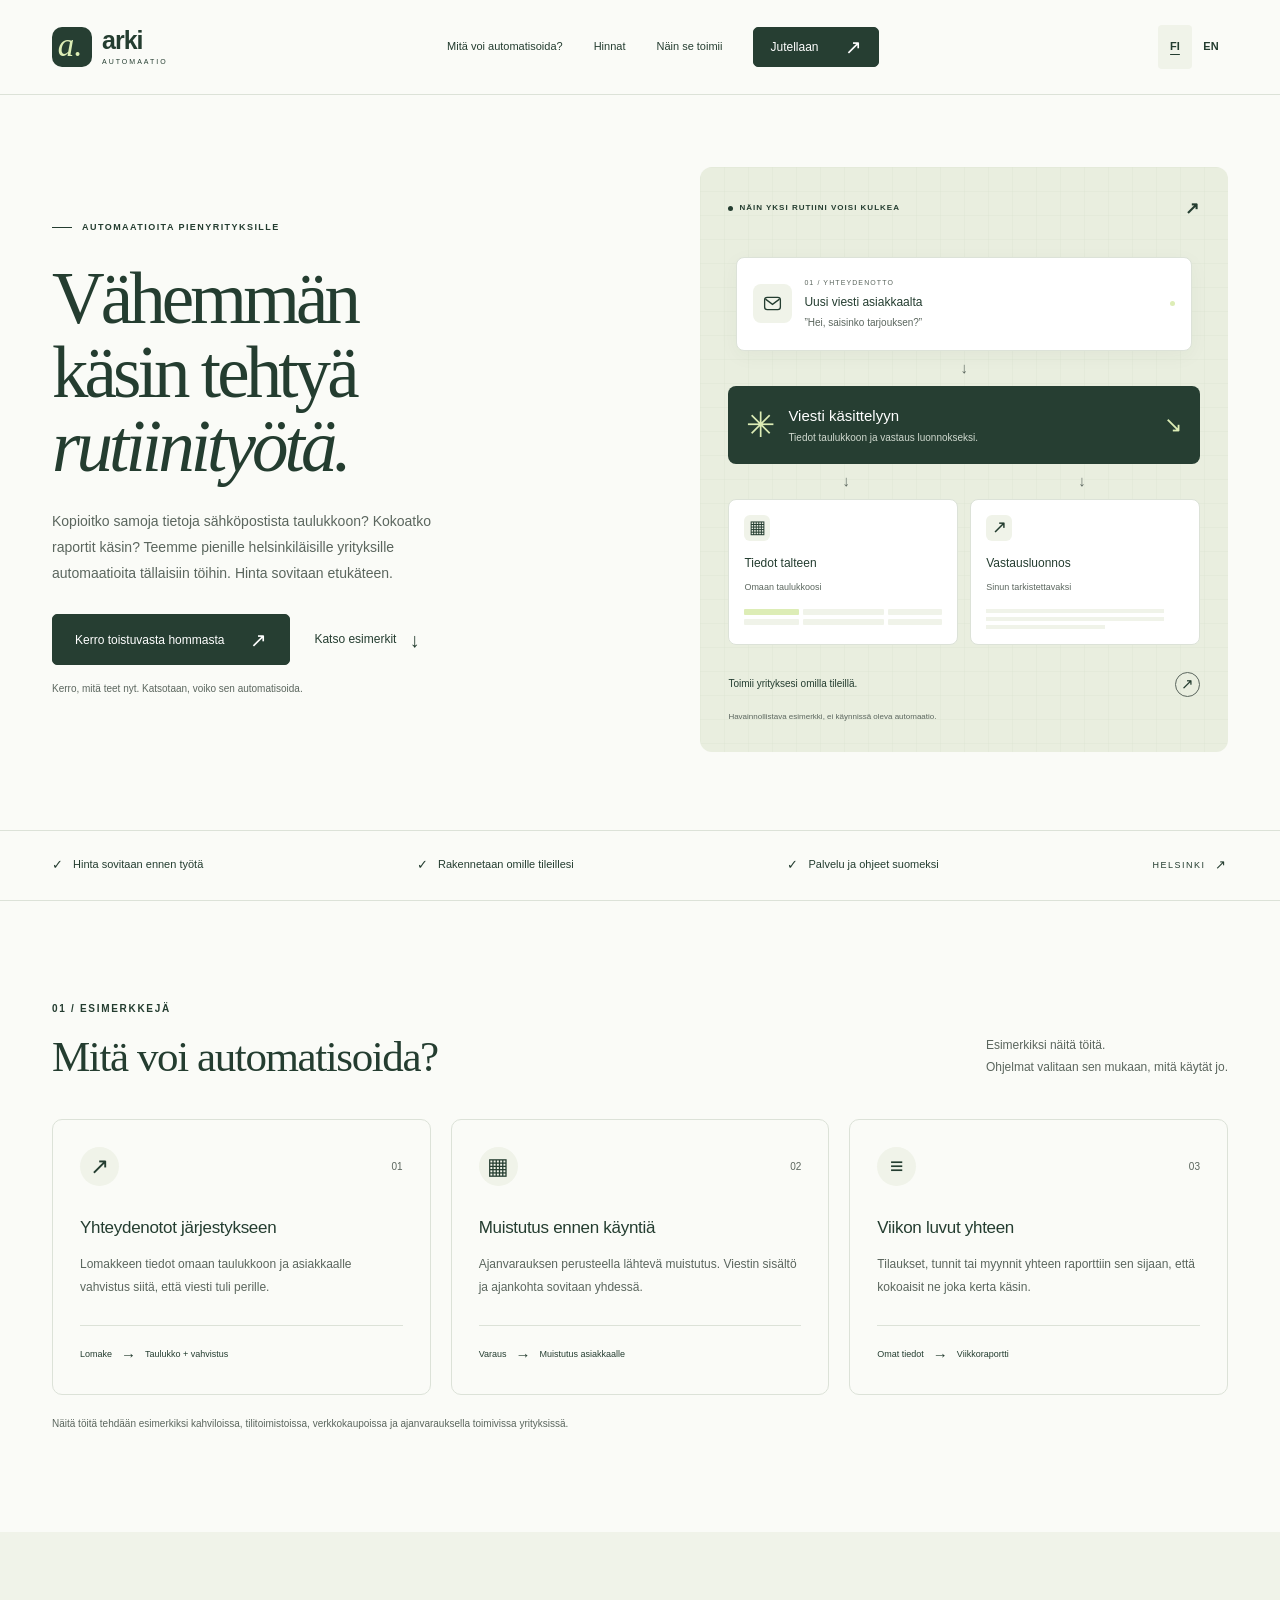
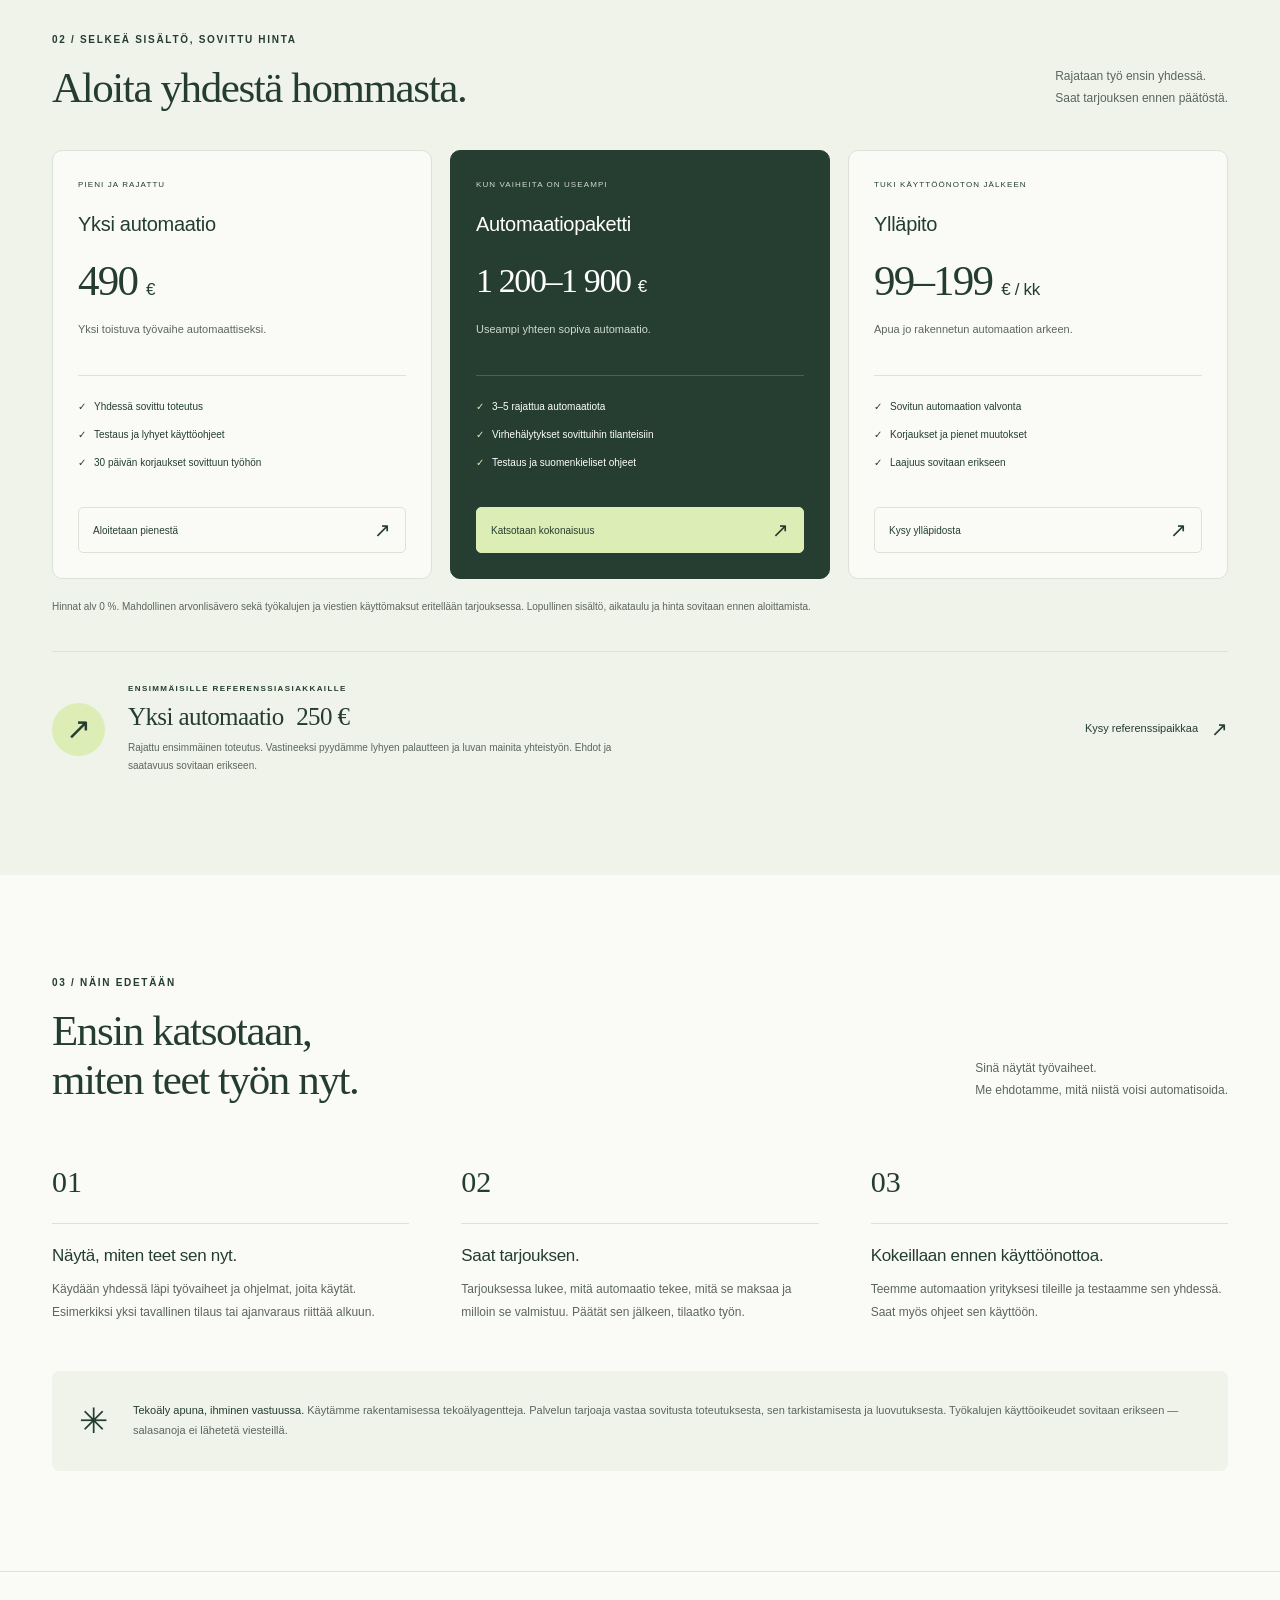
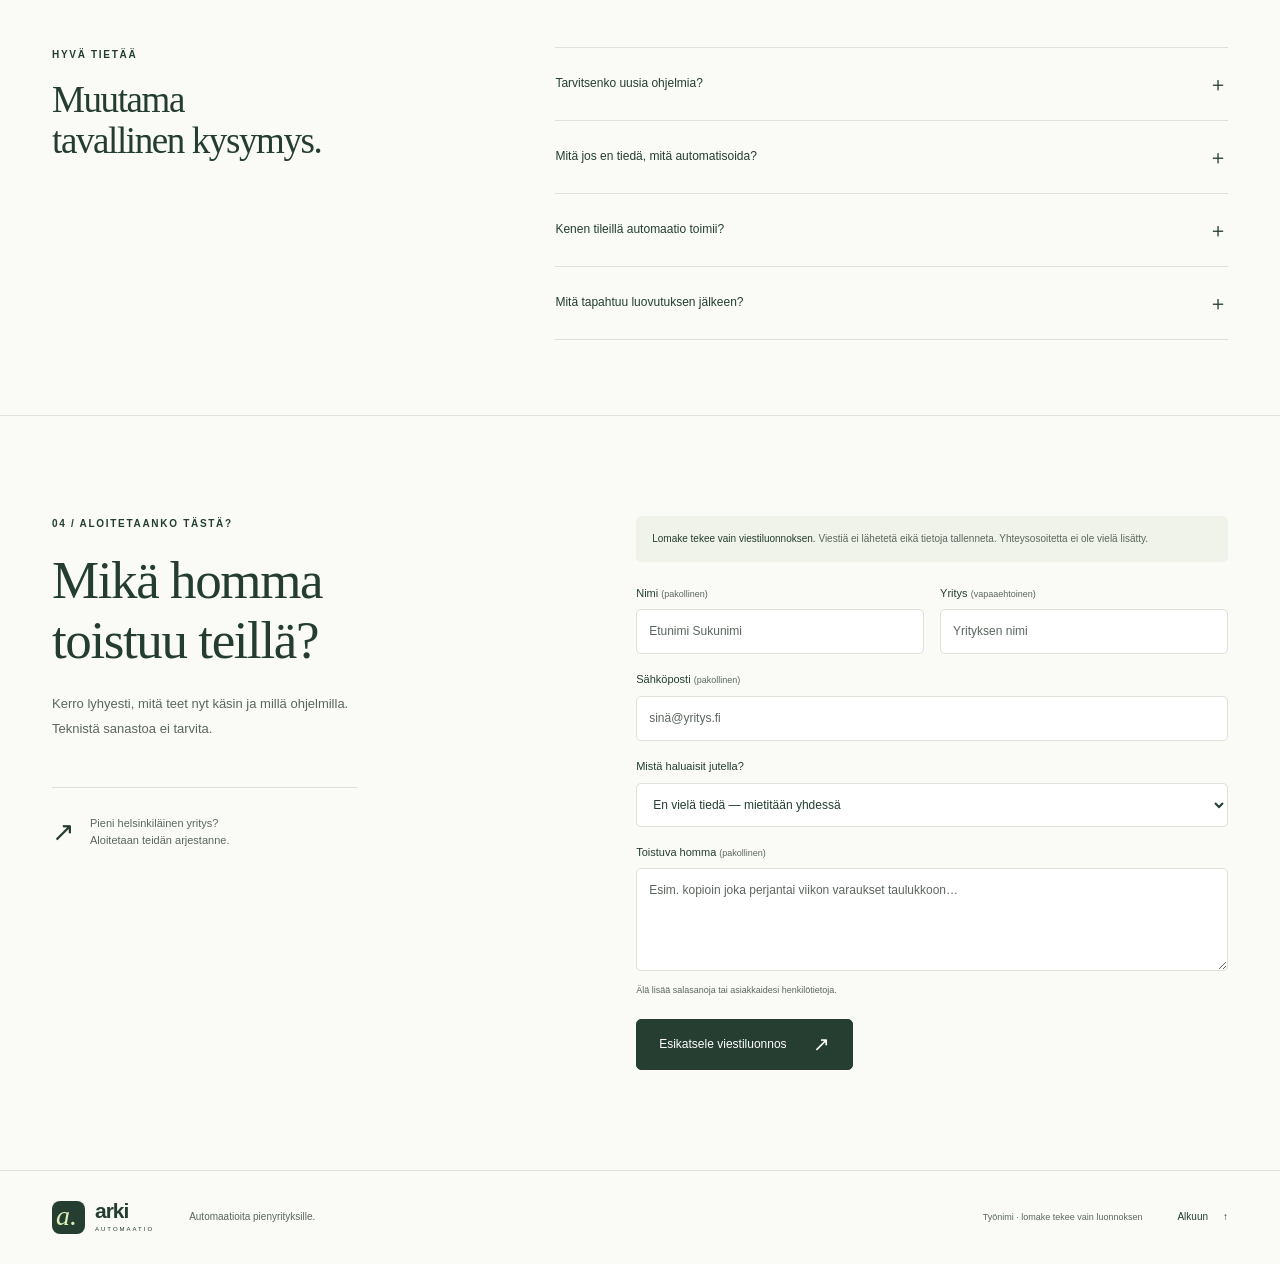
==== commit 9eade54f: "Add English page and rewrite Finnish automation copy Co-Authored-By: Devin AI <158243242+devin-ai-in" ====
--- a/index.html
+++ b/index.html
@@ -6,6 +6,8 @@
   <meta name="description" content="Kiinteähintaisia automaatioita pienille helsinkiläisille yrityksille. Yhteydenotot, ajanvaraukset ja raportit sujuvammin. Tutustu esimerkkeihin ja hintoihin.">
   <meta name="theme-color" content="#263e32">
   <title>Arki Automaatio — vähemmän rutiineja.</title>
+  <link rel="alternate" hreflang="fi" href="https://ayraslabs.com/">
+  <link rel="alternate" hreflang="en" href="https://ayraslabs.com/en/">
   <link rel="icon" href="./favicon.svg" type="image/svg+xml">
   <link rel="stylesheet" href="./styles.css">
   <script src="./app.js" defer></script>
@@ -15,36 +17,39 @@
   <header class="site-header">
     <div class="container header-inner">
       <a class="brand" href="#alku" aria-label="Arki Automaatio, alkuun"><span class="brand-mark" aria-hidden="true">a.</span><span>arki<span class="brand-sub">AUTOMAATIO</span></span></a>
-      <button class="menu-toggle" type="button" aria-expanded="false" aria-controls="navigation">Valikko <span aria-hidden="true">＋</span></button>
       <nav id="navigation" aria-label="Päänavigaatio">
         <a href="#esimerkit">Mitä voi automatisoida?</a>
         <a href="#hinnat">Hinnat</a>
         <a href="#nain-se-toimii">Näin se toimii</a>
         <a class="button button-small" href="#yhteys">Jutellaan <span aria-hidden="true">↗</span></a>
       </nav>
+      <div class="header-actions">
+        <div class="language-switch" role="group" aria-label="Kieli"><a href="./" lang="fi" hreflang="fi" aria-current="page" aria-label="Suomeksi">FI</a><a href="./en/" lang="en" hreflang="en" aria-label="In English">EN</a></div>
+        <button class="menu-toggle" type="button" aria-expanded="false" aria-controls="navigation"><span class="menu-label">Valikko</span><span aria-hidden="true">＋</span></button>
+      </div>
     </div>
   </header>
 
   <main id="sisalto">
     <section class="hero container" id="alku" aria-labelledby="hero-heading">
       <div class="hero-copy">
-        <p class="eyebrow"><span class="tiny-line" aria-hidden="true"></span> PIENYRITYKSEN ARKI, VÄHÄN HELPOMMIN</p>
-        <h1 id="hero-heading">Vähemmän<br>rutiineja.<br><em>Enemmän aikaa.</em></h1>
-        <p class="hero-description">Kun sama homma toistuu, sen voi ehkä automatisoida. Rakennamme pienille Helsingin yrityksille käytännön automaatioita — sovitulla sisällöllä ja kiinteällä hinnalla.</p>
+        <p class="eyebrow"><span class="tiny-line" aria-hidden="true"></span> AUTOMAATIOITA PIENYRITYKSILLE</p>
+        <h1 id="hero-heading">Vähemmän<br>käsin tehtyä<br><em>rutiinityötä.</em></h1>
+        <p class="hero-description">Kopioitko samoja tietoja sähköpostista taulukkoon? Kokoatko raportit käsin? Teemme pienille helsinkiläisille yrityksille automaatioita tällaisiin töihin. Hinta sovitaan etukäteen.</p>
         <div class="hero-actions"><a class="button" href="#yhteys">Kerro toistuvasta hommasta <span aria-hidden="true">↗</span></a><a class="text-link" href="#esimerkit">Katso esimerkit <span aria-hidden="true">↓</span></a></div>
-        <p class="hero-note">Aloitetaan keskustelusta, ei ohjelmistotilauksesta.</p>
+        <p class="hero-note">Kerro, mitä teet nyt. Katsotaan, voiko sen automatisoida.</p>
       </div>
       <div class="hero-art" aria-label="Esimerkki: yhteydenotto siirtyy automaattisesti taulukkoon ja vastausluonnokseksi">
         <div class="art-caption"><span class="status-dot" aria-hidden="true"></span> NÄIN YKSI RUTIINI VOISI KULKEA <span aria-hidden="true">↗</span></div>
         <div class="flow-card card-incoming"><div class="app-icon" aria-hidden="true"><svg viewBox="0 0 24 24"><rect x="3" y="5" width="18" height="14" rx="3"/><path d="m4 7 8 6 8-6"/></svg></div><div><span class="flow-meta">01 / YHTEYDENOTTO</span><strong>Uusi viesti asiakkaalta</strong><small>”Hei, saisinko tarjouksen?”</small></div><span class="card-dot" aria-hidden="true"></span></div>
         <div class="flow-connector" aria-hidden="true"><span>↓</span></div>
-        <div class="automation-hub"><span class="hub-icon" aria-hidden="true">✳</span><div><strong>Pieni automaatio.</strong><span>Yksi käsityövaihe vähemmän.</span></div><span class="hub-end" aria-hidden="true">↘</span></div>
+        <div class="automation-hub"><span class="hub-icon" aria-hidden="true">✳</span><div><strong>Viesti käsittelyyn</strong><span>Tiedot taulukkoon ja vastaus luonnokseksi.</span></div><span class="hub-end" aria-hidden="true">↘</span></div>
         <div class="branch-line" aria-hidden="true"><span>↓</span><span>↓</span></div>
         <div class="flow-results">
           <div class="result-card"><span class="result-icon" aria-hidden="true">▦</span><strong>Tiedot talteen</strong><span>Omaan taulukkoosi</span><div class="mini-table" aria-hidden="true"><i></i><i></i><i></i><i></i><i></i><i></i></div></div>
           <div class="result-card"><span class="result-icon" aria-hidden="true">↗</span><strong>Vastausluonnos</strong><span>Sinun tarkistettavaksi</span><div class="mini-lines" aria-hidden="true"><i></i><i></i><i></i></div></div>
         </div>
-        <div class="art-footer"><span>Sinun työkalusi. Sinun tapasi toimia.</span><span class="round-arrow" aria-hidden="true">↗</span></div>
+        <div class="art-footer"><span>Toimii yrityksesi omilla tileillä.</span><span class="round-arrow" aria-hidden="true">↗</span></div>
         <p class="illustration-note">Havainnollistava esimerkki, ei käynnissä oleva automaatio.</p>
       </div>
     </section>
@@ -52,13 +57,13 @@
     <div class="principles"><div class="container principles-inner"><span><span aria-hidden="true">✓</span> Hinta sovitaan ennen työtä</span><span><span aria-hidden="true">✓</span> Rakennetaan omille tileillesi</span><span><span aria-hidden="true">✓</span> Palvelu ja ohjeet suomeksi</span><span class="local-label">HELSINKI <span aria-hidden="true">↗</span></span></div></div>
 
     <section class="section container" id="esimerkit" aria-labelledby="examples-heading">
-      <div class="section-heading"><div><p class="eyebrow">01 / KÄYTÄNNÖN ESIMERKKEJÄ</p><h2 id="examples-heading">Tuttu homma.<br>Vähemmän näpyttelyä.</h2></div><p>Ei tarvitse tietää, mitä työkalua tarvitset.<br>Riittää, että tunnistat toistuvan työn.</p></div>
+      <div class="section-heading"><div><p class="eyebrow">01 / ESIMERKKEJÄ</p><h2 id="examples-heading">Mitä voi automatisoida?</h2></div><p>Esimerkiksi näitä töitä.<br>Ohjelmat valitaan sen mukaan, mitä käytät jo.</p></div>
       <div class="examples-grid">
         <article class="example-card"><div class="example-top"><span class="example-icon" aria-hidden="true">↗</span><span class="example-number">01</span></div><h3>Yhteydenotot järjestykseen</h3><p>Lomakkeen tiedot omaan taulukkoon ja asiakkaalle vahvistus siitä, että viesti tuli perille.</p><div class="example-route">Lomake <span aria-hidden="true">→</span> Taulukko + vahvistus</div></article>
         <article class="example-card"><div class="example-top"><span class="example-icon" aria-hidden="true">▦</span><span class="example-number">02</span></div><h3>Muistutus ennen käyntiä</h3><p>Ajanvarauksen perusteella lähtevä muistutus. Viestin sisältö ja ajankohta sovitaan yhdessä.</p><div class="example-route">Varaus <span aria-hidden="true">→</span> Muistutus asiakkaalle</div></article>
         <article class="example-card"><div class="example-top"><span class="example-icon" aria-hidden="true">≡</span><span class="example-number">03</span></div><h3>Viikon luvut yhteen</h3><p>Tilaukset, tunnit tai myynnit yhteen raporttiin sen sijaan, että kokoaisit ne joka kerta käsin.</p><div class="example-route">Omat tiedot <span aria-hidden="true">→</span> Viikkoraportti</div></article>
       </div>
-      <p class="section-footnote">Esimerkiksi remppa- ja huoltoyrityksille, kahviloille, tilitoimistoille sekä kauneus- ja hyvinvointiyrittäjille.</p>
+      <p class="section-footnote">Näitä töitä tehdään esimerkiksi kahviloissa, tilitoimistoissa, verkkokaupoissa ja ajanvarauksella toimivissa yrityksissä.</p>
     </section>
 
     <section class="pricing-section" id="hinnat" aria-labelledby="pricing-heading"><div class="container section">
@@ -73,8 +78,8 @@
     </div></section>
 
     <section class="section container process-section" id="nain-se-toimii" aria-labelledby="process-heading">
-      <div class="section-heading"><div><p class="eyebrow">03 / IHAN TAVALLINEN YHTEISTYÖ</p><h2 id="process-heading">Sinä tunnet arjen.<br>Me rakennamme avuksi.</h2></div><p>Ei isoa järjestelmäremonttia.<br>Yksi selkeästi rajattu työ kerrallaan.</p></div>
-      <ol class="steps"><li><span class="step-number">01</span><h3>Kerro, mikä toistuu.</h3><p>Käydään läpi nykyinen tapa, käytetyt ohjelmat ja se, mitä haluaisit jättää pois käsistäsi.</p></li><li><span class="step-number">02</span><h3>Sovitaan työ ja hinta.</h3><p>Saat rajatun ehdotuksen. Jos automaatio ei sovi hommaan, sanomme sen suoraan.</p></li><li><span class="step-number">03</span><h3>Rakennetaan ja kokeillaan.</h3><p>Toteutus tehdään omille tileillesi, testataan sovituilla esimerkeillä ja luovutetaan ohjeineen.</p></li></ol>
+      <div class="section-heading"><div><p class="eyebrow">03 / NÄIN EDETÄÄN</p><h2 id="process-heading">Ensin katsotaan,<br>miten teet työn nyt.</h2></div><p>Sinä näytät työvaiheet.<br>Me ehdotamme, mitä niistä voisi automatisoida.</p></div>
+      <ol class="steps"><li><span class="step-number">01</span><h3>Näytä, miten teet sen nyt.</h3><p>Käydään yhdessä läpi työvaiheet ja ohjelmat, joita käytät. Esimerkiksi yksi tavallinen tilaus tai ajanvaraus riittää alkuun.</p></li><li><span class="step-number">02</span><h3>Saat tarjouksen.</h3><p>Tarjouksessa lukee, mitä automaatio tekee, mitä se maksaa ja milloin se valmistuu. Päätät sen jälkeen, tilaatko työn.</p></li><li><span class="step-number">03</span><h3>Kokeillaan ennen käyttöönottoa.</h3><p>Teemme automaation yrityksesi tileille ja testaamme sen yhdessä. Saat myös ohjeet sen käyttöön.</p></li></ol>
       <div class="honesty-note"><span aria-hidden="true">✳</span><p><strong>Tekoäly apuna, ihminen vastuussa.</strong> Käytämme rakentamisessa tekoälyagentteja. Palvelun tarjoaja vastaa sovitusta toteutuksesta, sen tarkistamisesta ja luovutuksesta. Työkalujen käyttöoikeudet sovitaan erikseen — salasanoja ei lähetetä viesteillä.</p></div>
     </section>
 
@@ -87,7 +92,7 @@
 
     <section class="section container contact-section" id="yhteys" aria-labelledby="contact-heading"><div class="contact-copy"><p class="eyebrow">04 / ALOITETAANKO TÄSTÄ?</p><h2 id="contact-heading">Mikä homma<br>toistuu teillä?</h2><p>Kerro lyhyesti, mitä teet nyt käsin ja millä ohjelmilla. Teknistä sanastoa ei tarvita.</p><div class="contact-aside"><span aria-hidden="true">↗</span><p>Pieni helsinkiläinen yritys?<br>Aloitetaan teidän arjestanne.</p></div></div>
       <form id="contact-form" class="contact-form">
-        <p class="preview-notice"><strong>Tämä on sivun esikatselu.</strong> Lomake tekee vain viestiluonnoksen. Viestiä ei lähetetä eikä tietoja tallenneta. Yhteysosoite lisätään ennen julkaisua.</p>
+        <p class="preview-notice"><strong>Lomake tekee vain viestiluonnoksen.</strong> Viestiä ei lähetetä eikä tietoja tallenneta. Yhteysosoitetta ei ole vielä lisätty.</p>
         <fieldset id="contact-fields" disabled>
           <div class="form-row">
             <div class="field"><label for="name">Nimi <span>(pakollinen)</span></label><input id="name" name="name" autocomplete="name" maxlength="120" required placeholder="Etunimi Sukunimi"></div>
@@ -104,7 +109,7 @@
     </section>
   </main>
 
-  <footer><div class="container footer-inner"><a class="brand" href="#alku"><span class="brand-mark" aria-hidden="true">a.</span><span>arki<span class="brand-sub">AUTOMAATIO</span></span></a><p>Vähemmän rutiineja. Enemmän arkea.</p><span class="draft-label">Työnimi · paikallinen esikatselu</span><a href="#alku" class="back-top">Alkuun <span aria-hidden="true">↑</span></a></div></footer>
+  <footer><div class="container footer-inner"><a class="brand" href="#alku"><span class="brand-mark" aria-hidden="true">a.</span><span>arki<span class="brand-sub">AUTOMAATIO</span></span></a><p>Automaatioita pienyrityksille.</p><span class="draft-label">Työnimi · lomake tekee vain luonnoksen</span><a href="#alku" class="back-top">Alkuun <span aria-hidden="true">↑</span></a></div></footer>
 
   <dialog id="draft-dialog" aria-labelledby="draft-title" aria-describedby="draft-info"><div class="dialog-heading"><p class="eyebrow">VIESTILUONNOS</p><button type="button" class="close-dialog" aria-label="Sulje viestiluonnos">×</button></div><h2 id="draft-title">Tältä viestisi näyttäisi.</h2><p id="draft-info">Viestiä ei lähetetty. Tässä esikatselussa ei ole vielä yhteysosoitetta. Voit kopioida luonnoksen itsellesi.</p><label class="draft-label-text" for="draft-output">Viestin sisältö</label><textarea id="draft-output" readonly rows="12"></textarea><div class="dialog-actions"><button class="button" id="copy-draft" type="button">Kopioi luonnos <span aria-hidden="true">↗</span></button><button class="text-link close-dialog" type="button">Takaisin muokkaamaan</button></div><p id="copy-status" role="status" aria-live="polite"></p></dialog>
 </body>
--- a/styles.css
+++ b/styles.css
@@ -65,6 +65,11 @@
 nav { display: flex; align-items: center; gap: 31px; font-size: 11px; }
 nav a:not(.button):hover { text-decoration: underline; text-underline-offset: 5px; }
 .menu-toggle { display: none; }
+.header-actions { display: flex; align-items: center; gap: 12px; flex-shrink: 0; }
+.language-switch { display: flex; align-items: center; gap: 2px; font-size: 11px; font-weight: 600; }
+.language-switch a { display: inline-flex; align-items: center; justify-content: center; min-height: 44px; min-width: 34px; border-radius: 4px; }
+.language-switch a[aria-current] { background: var(--soft); text-decoration: underline; text-underline-offset: 4px; }
+.language-switch a:hover { background: var(--accent); }
 
 .hero { display: grid; grid-template-columns: 1.1fr 1fr; gap: 68px; padding-block: 72px 78px; align-items: center; }
 .hero .eyebrow { display: flex; align-items: center; gap: 10px; font-size: 9px; letter-spacing: 1.45px; }
@@ -231,7 +236,15 @@
   .contact-section { gap: 60px; }
 }
 @media (max-width: 850px) {
-  .header-inner { min-height: 80px; }
+  .header-inner { min-height: 80px; position: relative; }
+  .header-actions { gap: 8px; }
+  .menu-toggle { display: flex; align-items: center; gap: 12px; min-height: 44px; background: none; color: var(--text); padding: 5px 0 5px 8px; font-size: 12px; }
+  .menu-toggle > span[aria-hidden] { font-size: 22px; }
+  .menu-toggle[aria-expanded="true"] > span[aria-hidden] { transform: rotate(45deg); }
+  #navigation { display: none; position: absolute; z-index: 3; top: 80px; left: -24px; right: -24px; background: var(--bg); border-bottom: 1px solid var(--border); padding: 15px 24px 23px; flex-direction: column; align-items: stretch; gap: 0; box-shadow: 0 10px 15px var(--shadow); font-size: 13px; }
+  #navigation.is-open { display: flex; }
+  #navigation > a:not(.button) { padding-block: 13px; }
+  #navigation .button { margin-top: 10px; font-size: 12px; }
   .container { width: calc(100% - 48px); }
   nav { gap: 18px; font-size: 10px; }
   nav .button { font-size: 10px; }
@@ -297,9 +310,9 @@
   .brand-mark { width: 35px; height: 35px; font-size: 30px; }
   .brand > span:last-child { font-size: 22px; }
   .brand-sub { font-size: 6px; }
-  .menu-toggle { display: flex; align-items: center; gap: 15px; min-height: 44px; background: none; color: var(--text); padding: 5px 0 5px 12px; font-size: 12px; }
-  .menu-toggle > span { font-size: 22px; }
-  .menu-toggle[aria-expanded="true"] > span { transform: rotate(45deg); }
+  .menu-toggle { min-width: 40px; justify-content: center; padding: 0; }
+  .menu-label { position: absolute; width: 1px; height: 1px; overflow: hidden; clip-path: inset(50%); white-space: nowrap; }
+  #navigation { top: 76px; left: -20px; right: -20px; padding-inline: 20px; }
   nav { display: none; position: absolute; z-index: 3; top: 76px; left: -20px; right: -20px; background: var(--bg); border-bottom: 1px solid var(--border); padding: 15px 20px 23px; flex-direction: column; align-items: stretch; gap: 0; box-shadow: 0 10px 15px var(--shadow); font-size: 13px; }
   nav.is-open { display: flex; }
   nav > a:not(.button) { padding-block: 13px; }
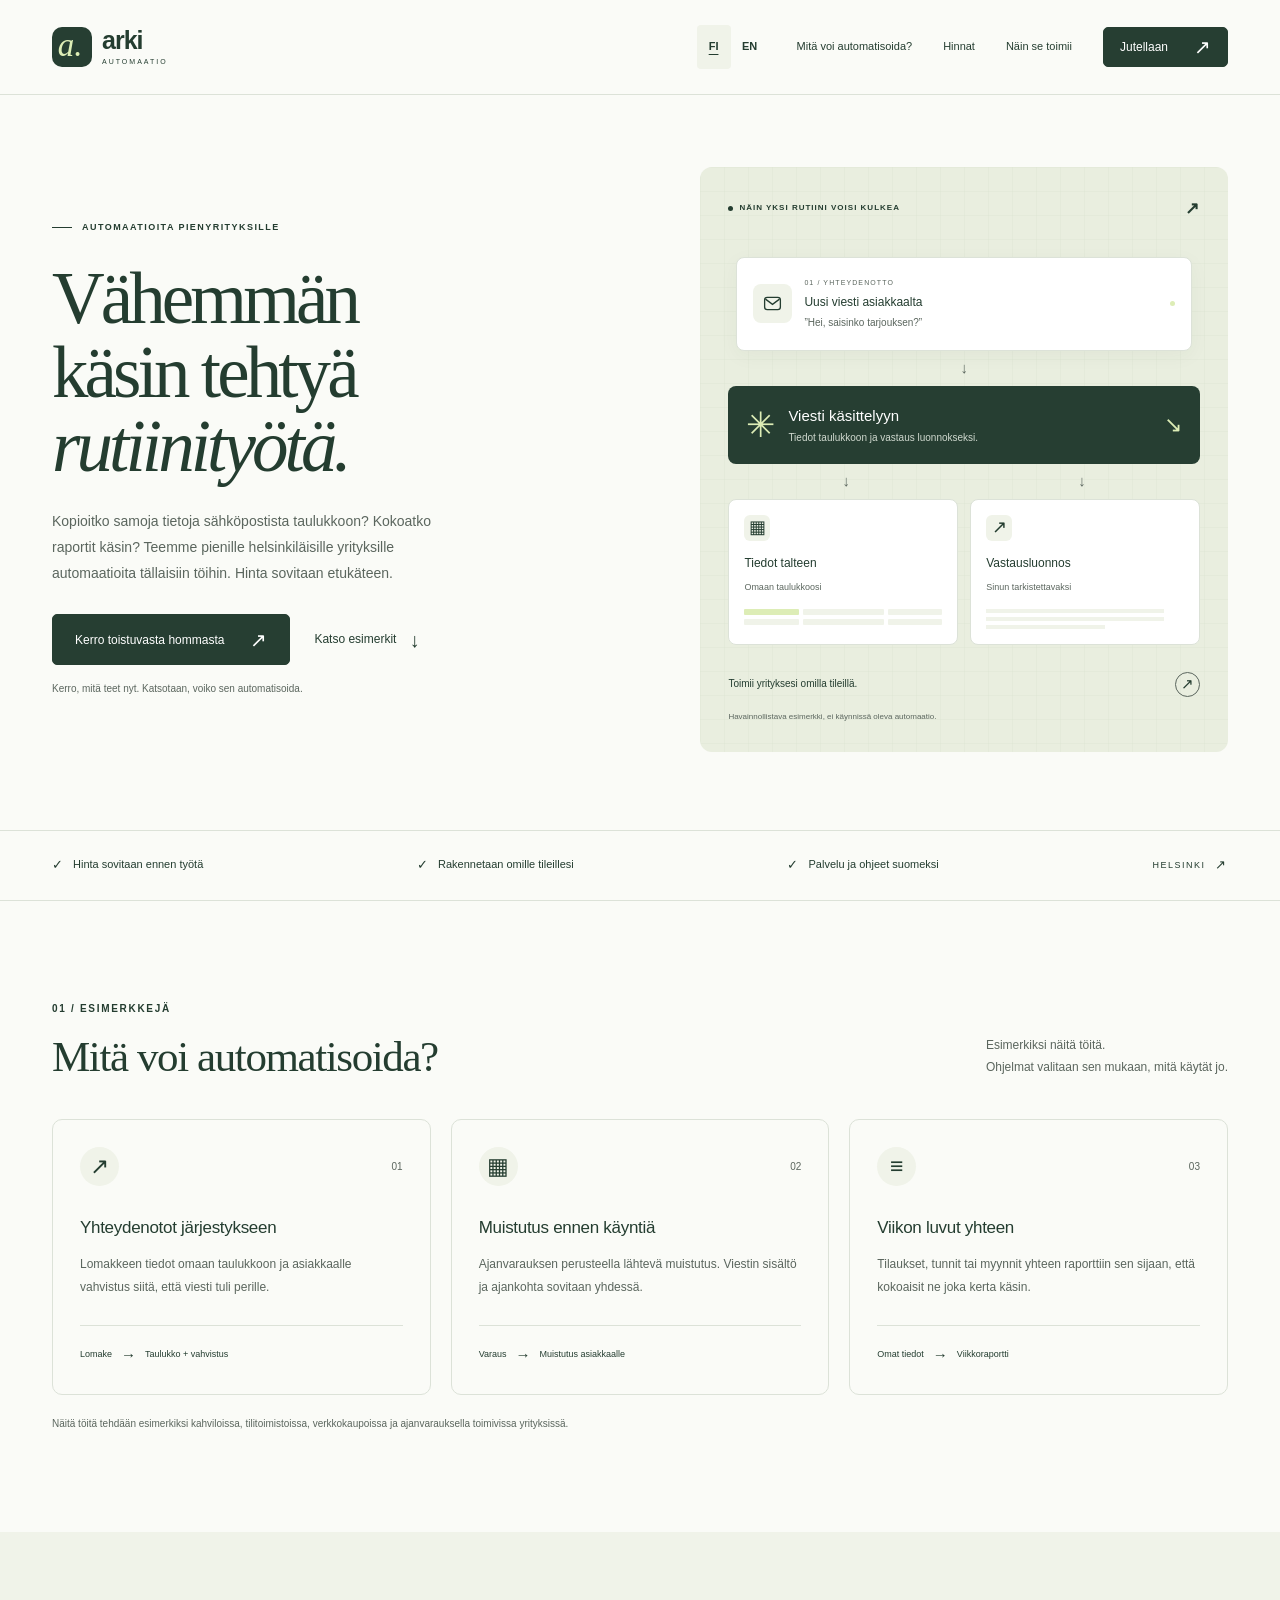
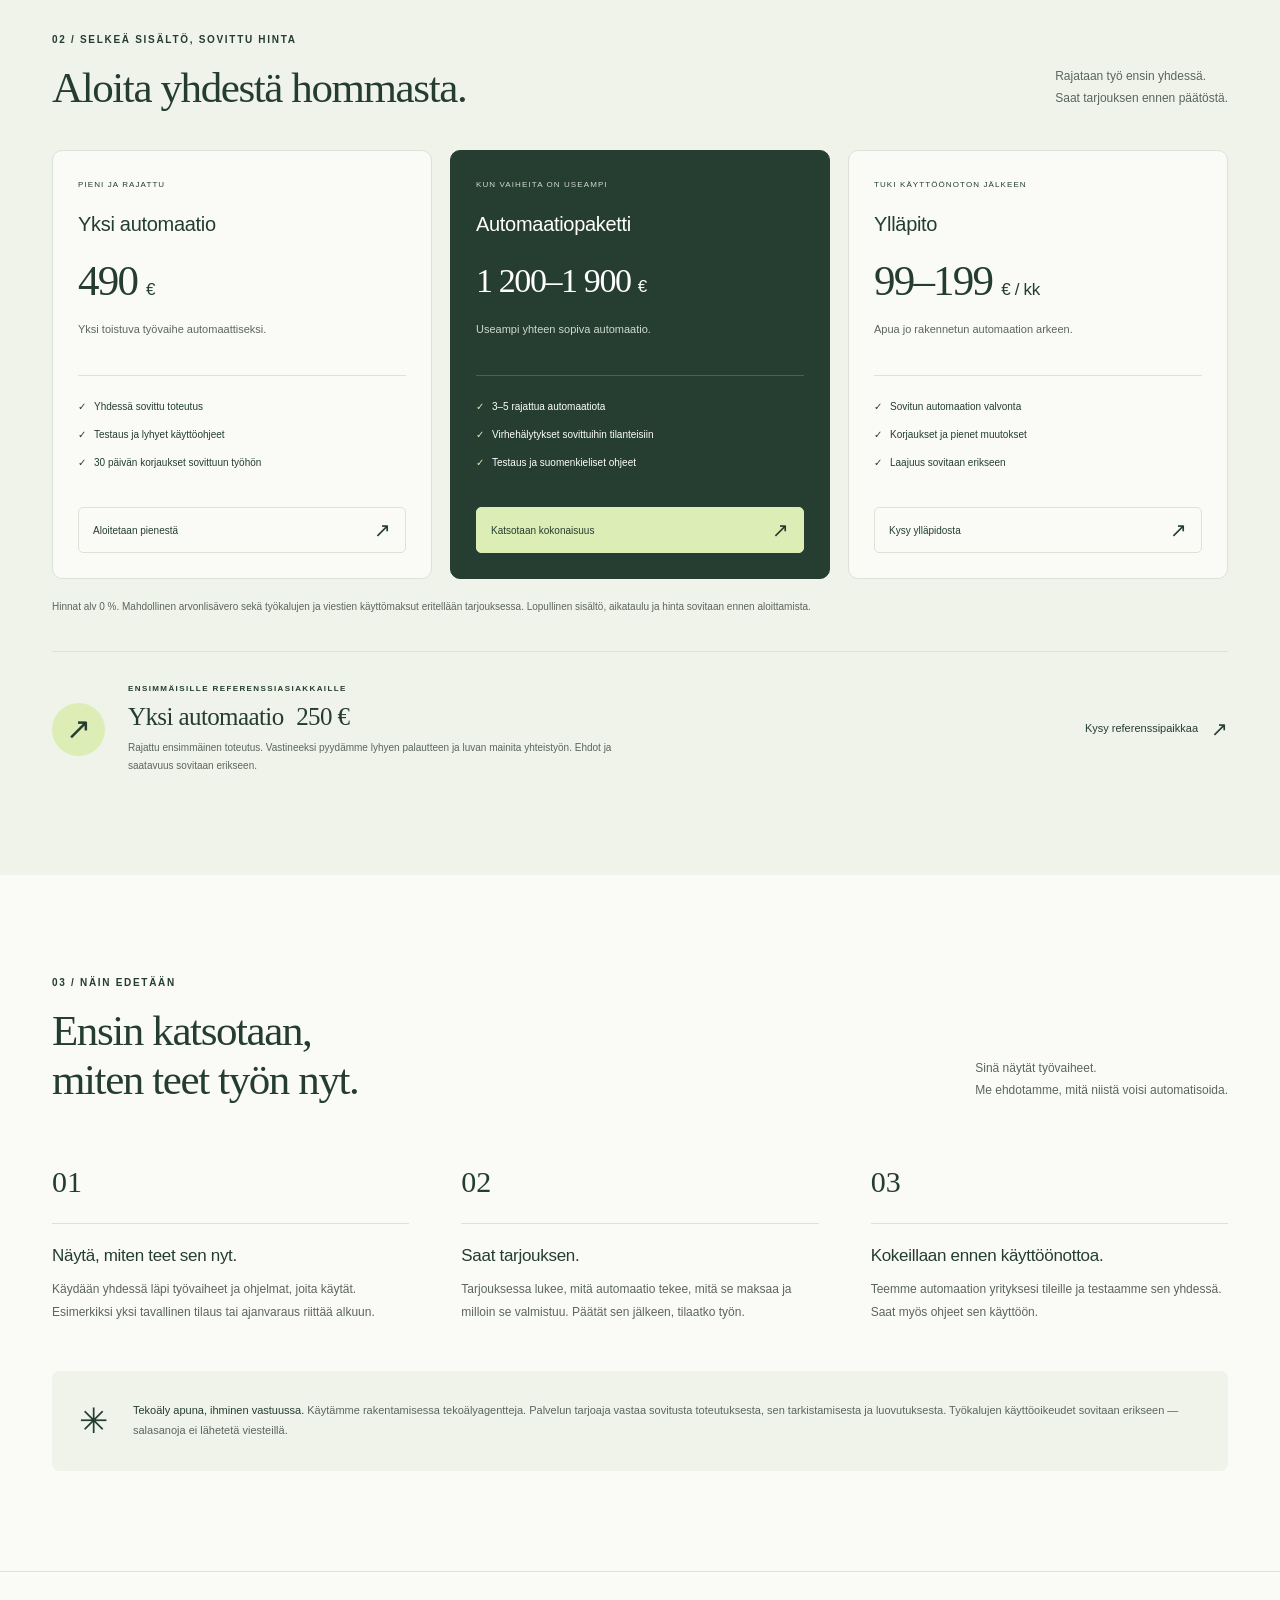
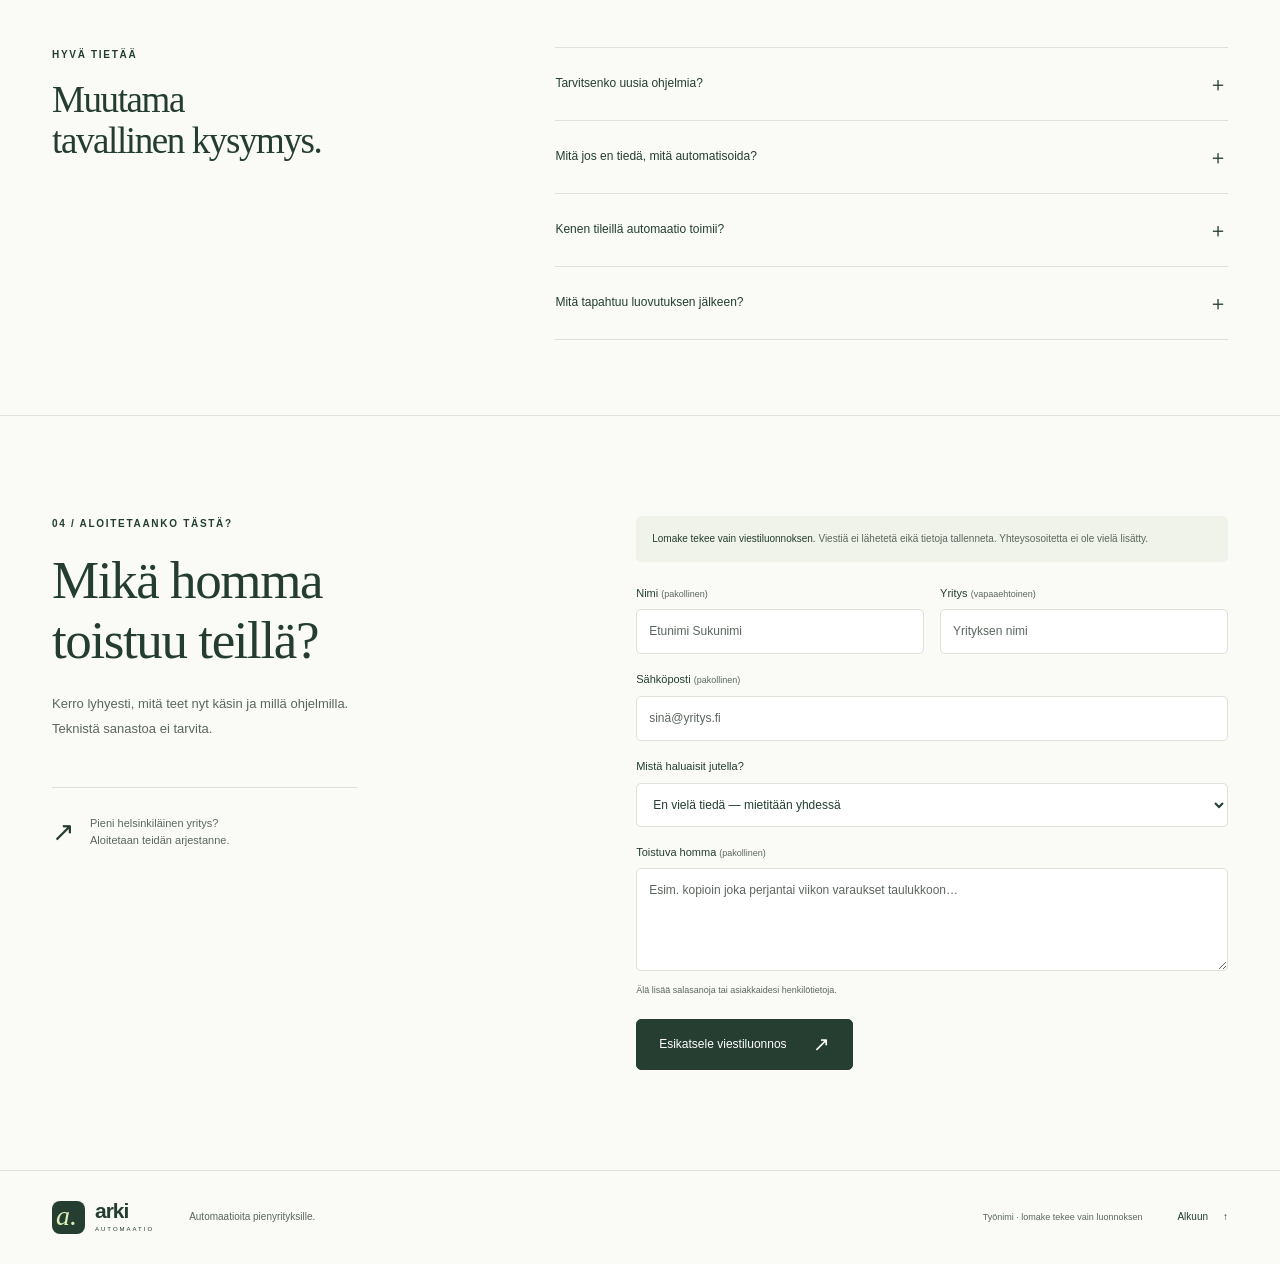
==== commit e983cbe3: "Keep disclosed navigation after its toggle in keyboard order Co-Authored-By: Devin AI <158243242+dev" ====
--- a/index.html
+++ b/index.html
@@ -17,16 +17,16 @@
   <header class="site-header">
     <div class="container header-inner">
       <a class="brand" href="#alku" aria-label="Arki Automaatio, alkuun"><span class="brand-mark" aria-hidden="true">a.</span><span>arki<span class="brand-sub">AUTOMAATIO</span></span></a>
+      <div class="header-actions">
+        <div class="language-switch" role="group" aria-label="Kieli"><a href="./" lang="fi" hreflang="fi" aria-current="page" aria-label="Suomeksi">FI</a><a href="./en/" lang="en" hreflang="en" aria-label="In English">EN</a></div>
+        <button class="menu-toggle" type="button" aria-expanded="false" aria-controls="navigation"><span class="menu-label">Valikko</span><span aria-hidden="true">＋</span></button>
+      </div>
       <nav id="navigation" aria-label="Päänavigaatio">
         <a href="#esimerkit">Mitä voi automatisoida?</a>
         <a href="#hinnat">Hinnat</a>
         <a href="#nain-se-toimii">Näin se toimii</a>
         <a class="button button-small" href="#yhteys">Jutellaan <span aria-hidden="true">↗</span></a>
       </nav>
-      <div class="header-actions">
-        <div class="language-switch" role="group" aria-label="Kieli"><a href="./" lang="fi" hreflang="fi" aria-current="page" aria-label="Suomeksi">FI</a><a href="./en/" lang="en" hreflang="en" aria-label="In English">EN</a></div>
-        <button class="menu-toggle" type="button" aria-expanded="false" aria-controls="navigation"><span class="menu-label">Valikko</span><span aria-hidden="true">＋</span></button>
-      </div>
     </div>
   </header>
 
--- a/styles.css
+++ b/styles.css
@@ -65,7 +65,7 @@
 nav { display: flex; align-items: center; gap: 31px; font-size: 11px; }
 nav a:not(.button):hover { text-decoration: underline; text-underline-offset: 5px; }
 .menu-toggle { display: none; }
-.header-actions { display: flex; align-items: center; gap: 12px; flex-shrink: 0; }
+.header-actions { display: flex; align-items: center; gap: 12px; flex-shrink: 0; margin-left: auto; }
 .language-switch { display: flex; align-items: center; gap: 2px; font-size: 11px; font-weight: 600; }
 .language-switch a { display: inline-flex; align-items: center; justify-content: center; min-height: 44px; min-width: 34px; border-radius: 4px; }
 .language-switch a[aria-current] { background: var(--soft); text-decoration: underline; text-underline-offset: 4px; }
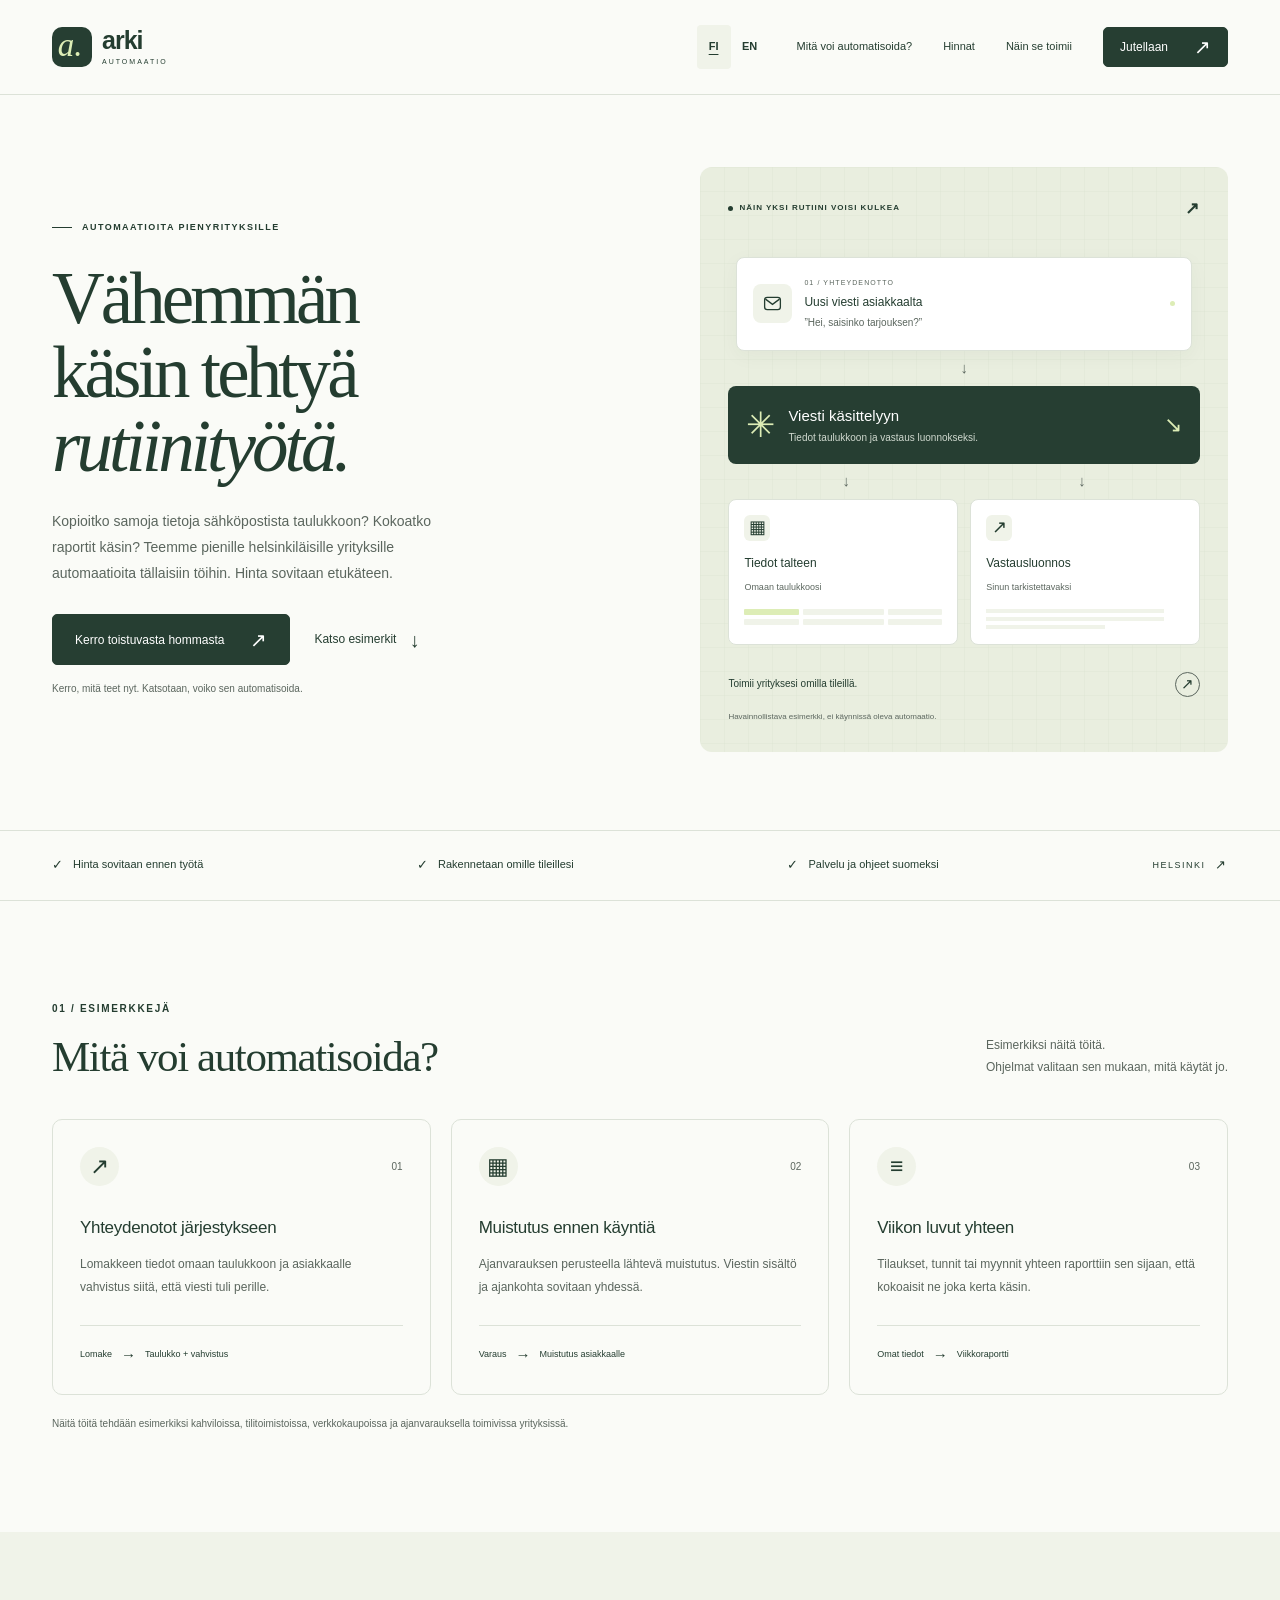
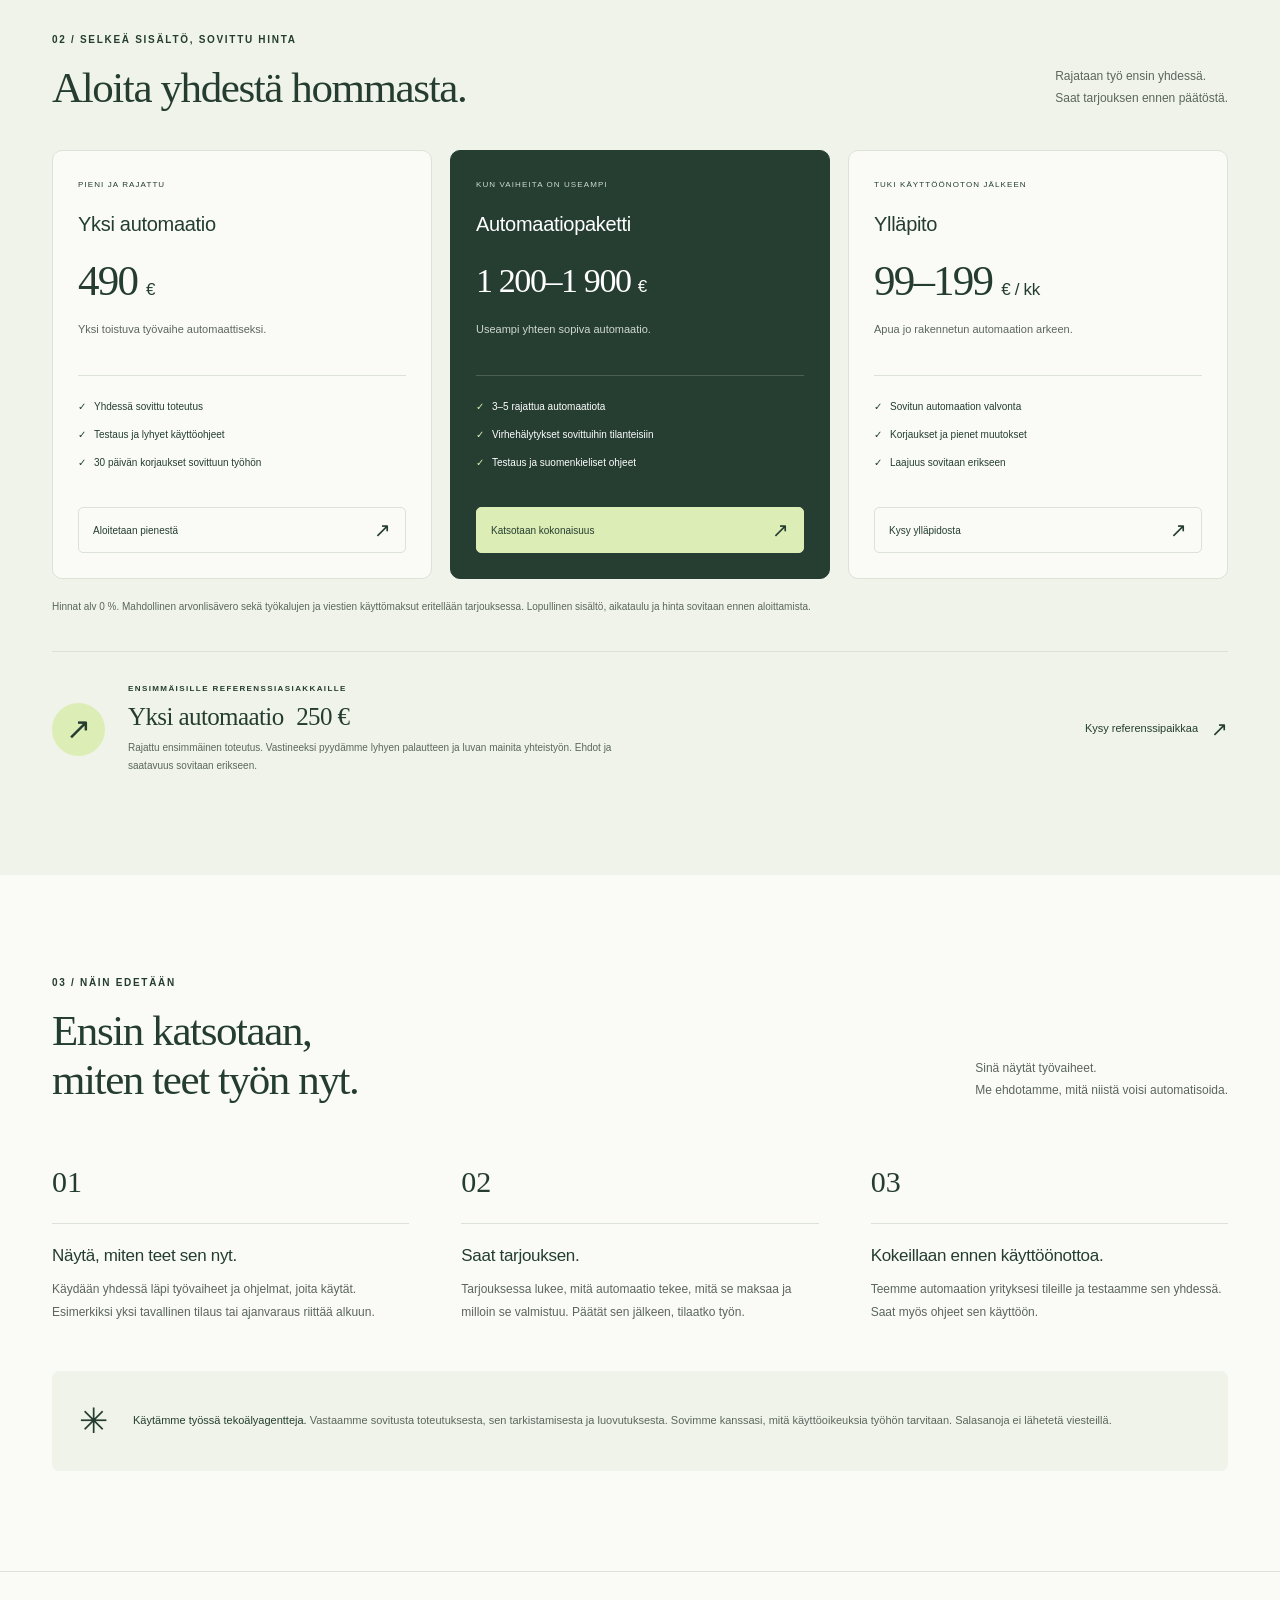
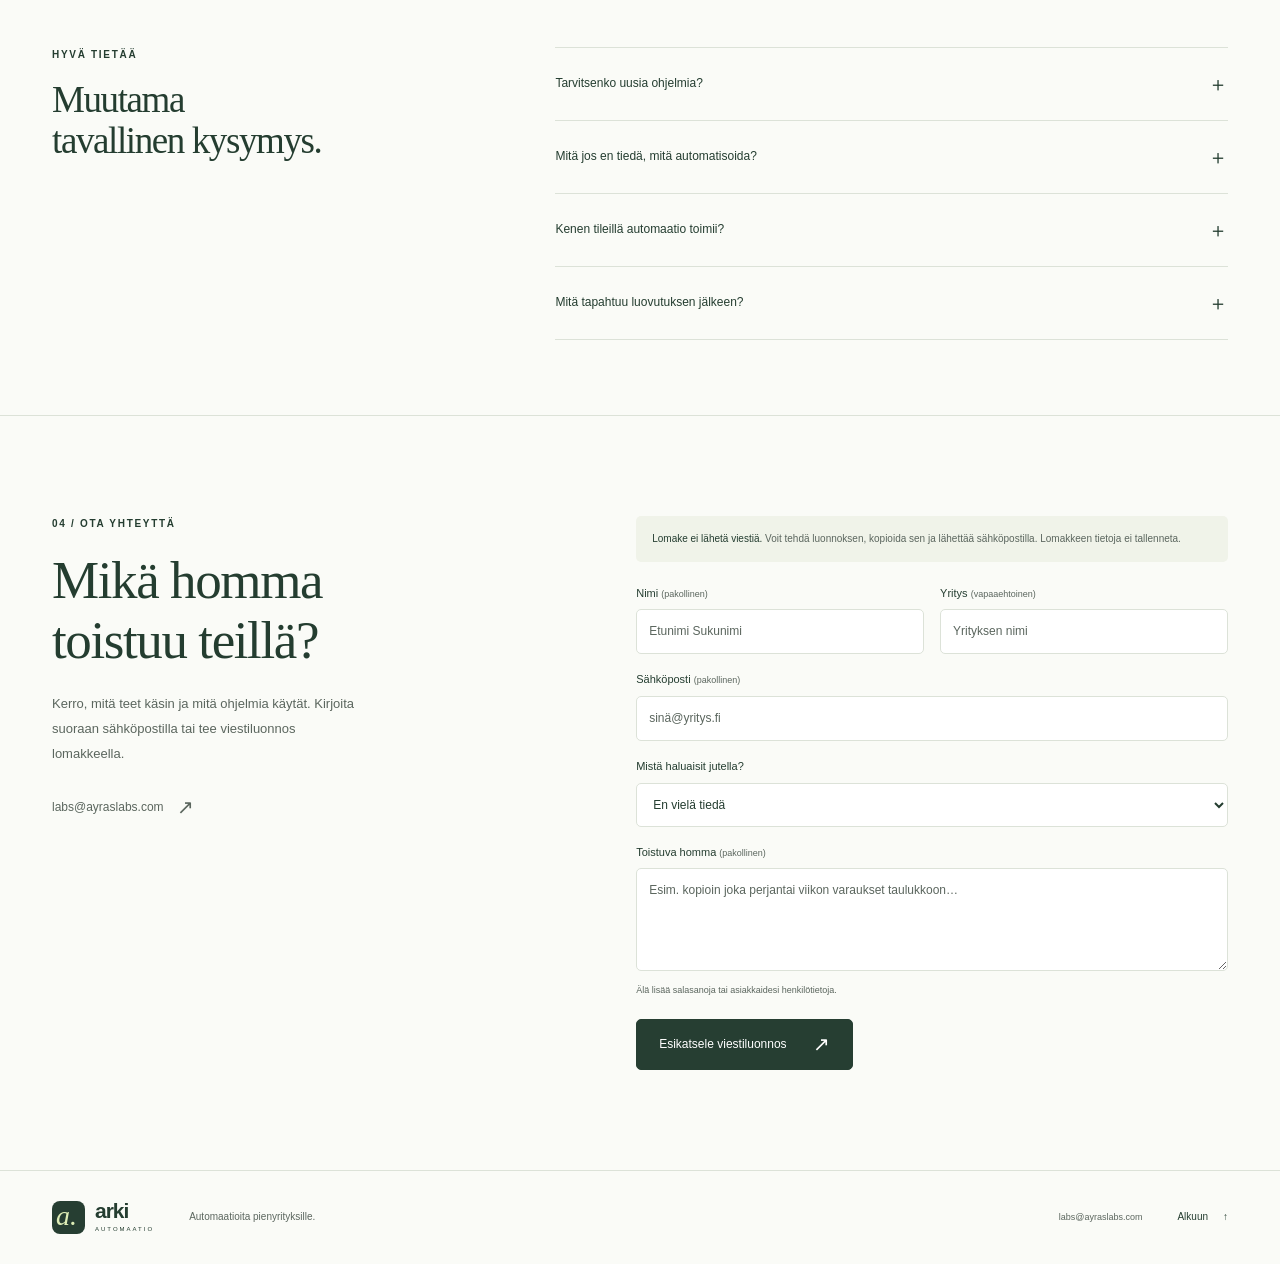
==== commit 0b31efec: "Add real contact email and remove stale preview language Co-Authored-By: Devin AI <158243242+devin-a" ====
--- a/index.html
+++ b/index.html
@@ -5,7 +5,7 @@
   <meta name="viewport" content="width=device-width, initial-scale=1">
   <meta name="description" content="Kiinteähintaisia automaatioita pienille helsinkiläisille yrityksille. Yhteydenotot, ajanvaraukset ja raportit sujuvammin. Tutustu esimerkkeihin ja hintoihin.">
   <meta name="theme-color" content="#263e32">
-  <title>Arki Automaatio — vähemmän rutiineja.</title>
+  <title>Arki Automaatio | Automaatioita pienyrityksille</title>
   <link rel="alternate" hreflang="fi" href="https://ayraslabs.com/">
   <link rel="alternate" hreflang="en" href="https://ayraslabs.com/en/">
   <link rel="icon" href="./favicon.svg" type="image/svg+xml">
@@ -19,7 +19,7 @@
       <a class="brand" href="#alku" aria-label="Arki Automaatio, alkuun"><span class="brand-mark" aria-hidden="true">a.</span><span>arki<span class="brand-sub">AUTOMAATIO</span></span></a>
       <div class="header-actions">
         <div class="language-switch" role="group" aria-label="Kieli"><a href="./" lang="fi" hreflang="fi" aria-current="page" aria-label="Suomeksi">FI</a><a href="./en/" lang="en" hreflang="en" aria-label="In English">EN</a></div>
-        <button class="menu-toggle" type="button" aria-expanded="false" aria-controls="navigation"><span class="menu-label">Valikko</span><span aria-hidden="true">＋</span></button>
+        <button class="menu-toggle" type="button" aria-expanded="false" aria-controls="navigation"><span class="menu-label">Valikko</span><span class="menu-icon" aria-hidden="true"></span></button>
       </div>
       <nav id="navigation" aria-label="Päänavigaatio">
         <a href="#esimerkit">Mitä voi automatisoida?</a>
@@ -80,7 +80,7 @@
     <section class="section container process-section" id="nain-se-toimii" aria-labelledby="process-heading">
       <div class="section-heading"><div><p class="eyebrow">03 / NÄIN EDETÄÄN</p><h2 id="process-heading">Ensin katsotaan,<br>miten teet työn nyt.</h2></div><p>Sinä näytät työvaiheet.<br>Me ehdotamme, mitä niistä voisi automatisoida.</p></div>
       <ol class="steps"><li><span class="step-number">01</span><h3>Näytä, miten teet sen nyt.</h3><p>Käydään yhdessä läpi työvaiheet ja ohjelmat, joita käytät. Esimerkiksi yksi tavallinen tilaus tai ajanvaraus riittää alkuun.</p></li><li><span class="step-number">02</span><h3>Saat tarjouksen.</h3><p>Tarjouksessa lukee, mitä automaatio tekee, mitä se maksaa ja milloin se valmistuu. Päätät sen jälkeen, tilaatko työn.</p></li><li><span class="step-number">03</span><h3>Kokeillaan ennen käyttöönottoa.</h3><p>Teemme automaation yrityksesi tileille ja testaamme sen yhdessä. Saat myös ohjeet sen käyttöön.</p></li></ol>
-      <div class="honesty-note"><span aria-hidden="true">✳</span><p><strong>Tekoäly apuna, ihminen vastuussa.</strong> Käytämme rakentamisessa tekoälyagentteja. Palvelun tarjoaja vastaa sovitusta toteutuksesta, sen tarkistamisesta ja luovutuksesta. Työkalujen käyttöoikeudet sovitaan erikseen — salasanoja ei lähetetä viesteillä.</p></div>
+      <div class="honesty-note"><span aria-hidden="true">✳</span><p><strong>Käytämme työssä tekoälyagentteja.</strong> Vastaamme sovitusta toteutuksesta, sen tarkistamisesta ja luovutuksesta. Sovimme kanssasi, mitä käyttöoikeuksia työhön tarvitaan. Salasanoja ei lähetetä viesteillä.</p></div>
     </section>
 
     <section class="faq-section"><div class="container faq-layout"><div><p class="eyebrow">HYVÄ TIETÄÄ</p><h2>Muutama<br>tavallinen kysymys.</h2></div><div class="faq-list">
@@ -90,27 +90,27 @@
       <details><summary>Mitä tapahtuu luovutuksen jälkeen?<span aria-hidden="true">＋</span></summary><p>Saat käyttöohjeet. Yhden automaation pakettiin kuuluu 30 päivän korjausjakso sovittuun toteutukseen. Jatkuvasta valvonnasta, ylläpidosta ja uusista ominaisuuksista sovitaan erikseen.</p></details>
     </div></div></section>
 
-    <section class="section container contact-section" id="yhteys" aria-labelledby="contact-heading"><div class="contact-copy"><p class="eyebrow">04 / ALOITETAANKO TÄSTÄ?</p><h2 id="contact-heading">Mikä homma<br>toistuu teillä?</h2><p>Kerro lyhyesti, mitä teet nyt käsin ja millä ohjelmilla. Teknistä sanastoa ei tarvita.</p><div class="contact-aside"><span aria-hidden="true">↗</span><p>Pieni helsinkiläinen yritys?<br>Aloitetaan teidän arjestanne.</p></div></div>
+    <section class="section container contact-section" id="yhteys" aria-labelledby="contact-heading"><div class="contact-copy"><p class="eyebrow">04 / OTA YHTEYTTÄ</p><h2 id="contact-heading">Mikä homma<br>toistuu teillä?</h2><p>Kerro, mitä teet käsin ja mitä ohjelmia käytät. Kirjoita suoraan sähköpostilla tai tee viestiluonnos lomakkeella.</p><p><a class="text-link" href="mailto:labs@ayraslabs.com">labs@ayraslabs.com <span aria-hidden="true">↗</span></a></p></div>
       <form id="contact-form" class="contact-form">
-        <p class="preview-notice"><strong>Lomake tekee vain viestiluonnoksen.</strong> Viestiä ei lähetetä eikä tietoja tallenneta. Yhteysosoitetta ei ole vielä lisätty.</p>
+        <p class="preview-notice"><strong>Lomake ei lähetä viestiä.</strong> Voit tehdä luonnoksen, kopioida sen ja lähettää sähköpostilla. Lomakkeen tietoja ei tallenneta.</p>
         <fieldset id="contact-fields" disabled>
           <div class="form-row">
             <div class="field"><label for="name">Nimi <span>(pakollinen)</span></label><input id="name" name="name" autocomplete="name" maxlength="120" required placeholder="Etunimi Sukunimi"></div>
             <div class="field"><label for="company">Yritys <span>(vapaaehtoinen)</span></label><input id="company" name="company" autocomplete="organization" maxlength="160" placeholder="Yrityksen nimi"></div>
           </div>
           <div class="field"><label for="email">Sähköposti <span>(pakollinen)</span></label><input id="email" name="email" type="email" autocomplete="email" maxlength="200" required placeholder="sinä@yritys.fi"></div>
-          <div class="field"><label for="package">Mistä haluaisit jutella?</label><select id="package" name="package"><option>En vielä tiedä — mietitään yhdessä</option><option>Yksi automaatio · 490 €</option><option>Automaatiopaketti · 1 200–1 900 €</option><option>Ylläpito · 99–199 €/kk</option><option>Referenssitoteutus · 250 €</option></select></div>
+          <div class="field"><label for="package">Mistä haluaisit jutella?</label><select id="package" name="package"><option>En vielä tiedä</option><option>Yksi automaatio · 490 €</option><option>Automaatiopaketti · 1 200–1 900 €</option><option>Ylläpito · 99–199 €/kk</option><option>Referenssitoteutus · 250 €</option></select></div>
           <div class="field"><label for="message">Toistuva homma <span>(pakollinen)</span></label><textarea id="message" name="message" rows="4" maxlength="4000" required placeholder="Esim. kopioin joka perjantai viikon varaukset taulukkoon…"></textarea></div>
           <p class="form-help">Älä lisää salasanoja tai asiakkaidesi henkilötietoja.</p>
           <button class="button" type="submit">Esikatsele viestiluonnos <span aria-hidden="true">↗</span></button>
         </fieldset>
-        <noscript><p>Viestiluonnoksen esikatselu tarvitsee JavaScriptin. Tämä esikatselusivu ei lähetä viestejä.</p></noscript>
+        <noscript><p>Viestiluonnoksen tekeminen tarvitsee JavaScriptin. Voit kirjoittaa suoraan osoitteeseen <a href="mailto:labs@ayraslabs.com">labs@ayraslabs.com</a>.</p></noscript>
       </form>
     </section>
   </main>
 
-  <footer><div class="container footer-inner"><a class="brand" href="#alku"><span class="brand-mark" aria-hidden="true">a.</span><span>arki<span class="brand-sub">AUTOMAATIO</span></span></a><p>Automaatioita pienyrityksille.</p><span class="draft-label">Työnimi · lomake tekee vain luonnoksen</span><a href="#alku" class="back-top">Alkuun <span aria-hidden="true">↑</span></a></div></footer>
+  <footer><div class="container footer-inner"><a class="brand" href="#alku"><span class="brand-mark" aria-hidden="true">a.</span><span>arki<span class="brand-sub">AUTOMAATIO</span></span></a><p>Automaatioita pienyrityksille.</p><a class="draft-label" href="mailto:labs@ayraslabs.com">labs@ayraslabs.com</a><a href="#alku" class="back-top">Alkuun <span aria-hidden="true">↑</span></a></div></footer>
 
-  <dialog id="draft-dialog" aria-labelledby="draft-title" aria-describedby="draft-info"><div class="dialog-heading"><p class="eyebrow">VIESTILUONNOS</p><button type="button" class="close-dialog" aria-label="Sulje viestiluonnos">×</button></div><h2 id="draft-title">Tältä viestisi näyttäisi.</h2><p id="draft-info">Viestiä ei lähetetty. Tässä esikatselussa ei ole vielä yhteysosoitetta. Voit kopioida luonnoksen itsellesi.</p><label class="draft-label-text" for="draft-output">Viestin sisältö</label><textarea id="draft-output" readonly rows="12"></textarea><div class="dialog-actions"><button class="button" id="copy-draft" type="button">Kopioi luonnos <span aria-hidden="true">↗</span></button><button class="text-link close-dialog" type="button">Takaisin muokkaamaan</button></div><p id="copy-status" role="status" aria-live="polite"></p></dialog>
+  <dialog id="draft-dialog" aria-labelledby="draft-title" aria-describedby="draft-info"><div class="dialog-heading"><p class="eyebrow">VIESTILUONNOS</p><button type="button" class="close-dialog" aria-label="Sulje viestiluonnos">×</button></div><h2 id="draft-title">Tässä viestiluonnoksesi.</h2><p id="draft-info">Viestiä ei ole lähetetty. Kopioi teksti ja lähetä se osoitteeseen <a href="mailto:labs@ayraslabs.com">labs@ayraslabs.com</a>.</p><label class="draft-label-text" for="draft-output">Viestin sisältö</label><textarea id="draft-output" readonly rows="12"></textarea><div class="dialog-actions"><button class="button" id="copy-draft" type="button">Kopioi luonnos <span aria-hidden="true">↗</span></button><button class="text-link close-dialog" type="button">Takaisin muokkaamaan</button></div><p id="copy-status" role="status" aria-live="polite"></p></dialog>
 </body>
 </html>
--- a/styles.css
+++ b/styles.css
@@ -65,6 +65,10 @@
 nav { display: flex; align-items: center; gap: 31px; font-size: 11px; }
 nav a:not(.button):hover { text-decoration: underline; text-underline-offset: 5px; }
 .menu-toggle { display: none; }
+.menu-icon { display: block; position: relative; width: 20px; height: 20px; flex-shrink: 0; }
+.menu-icon::before, .menu-icon::after { content: ""; position: absolute; left: 1px; top: 9px; width: 18px; height: 0; border-top: 2px solid currentColor; }
+.menu-icon::after { transform: rotate(90deg); }
+.menu-toggle[aria-expanded="true"] .menu-icon { transform: rotate(45deg); }
 .header-actions { display: flex; align-items: center; gap: 12px; flex-shrink: 0; margin-left: auto; }
 .language-switch { display: flex; align-items: center; gap: 2px; font-size: 11px; font-weight: 600; }
 .language-switch a { display: inline-flex; align-items: center; justify-content: center; min-height: 44px; min-width: 34px; border-radius: 4px; }
@@ -239,8 +243,6 @@
   .header-inner { min-height: 80px; position: relative; }
   .header-actions { gap: 8px; }
   .menu-toggle { display: flex; align-items: center; gap: 12px; min-height: 44px; background: none; color: var(--text); padding: 5px 0 5px 8px; font-size: 12px; }
-  .menu-toggle > span[aria-hidden] { font-size: 22px; }
-  .menu-toggle[aria-expanded="true"] > span[aria-hidden] { transform: rotate(45deg); }
   #navigation { display: none; position: absolute; z-index: 3; top: 80px; left: -24px; right: -24px; background: var(--bg); border-bottom: 1px solid var(--border); padding: 15px 24px 23px; flex-direction: column; align-items: stretch; gap: 0; box-shadow: 0 10px 15px var(--shadow); font-size: 13px; }
   #navigation.is-open { display: flex; }
   #navigation > a:not(.button) { padding-block: 13px; }
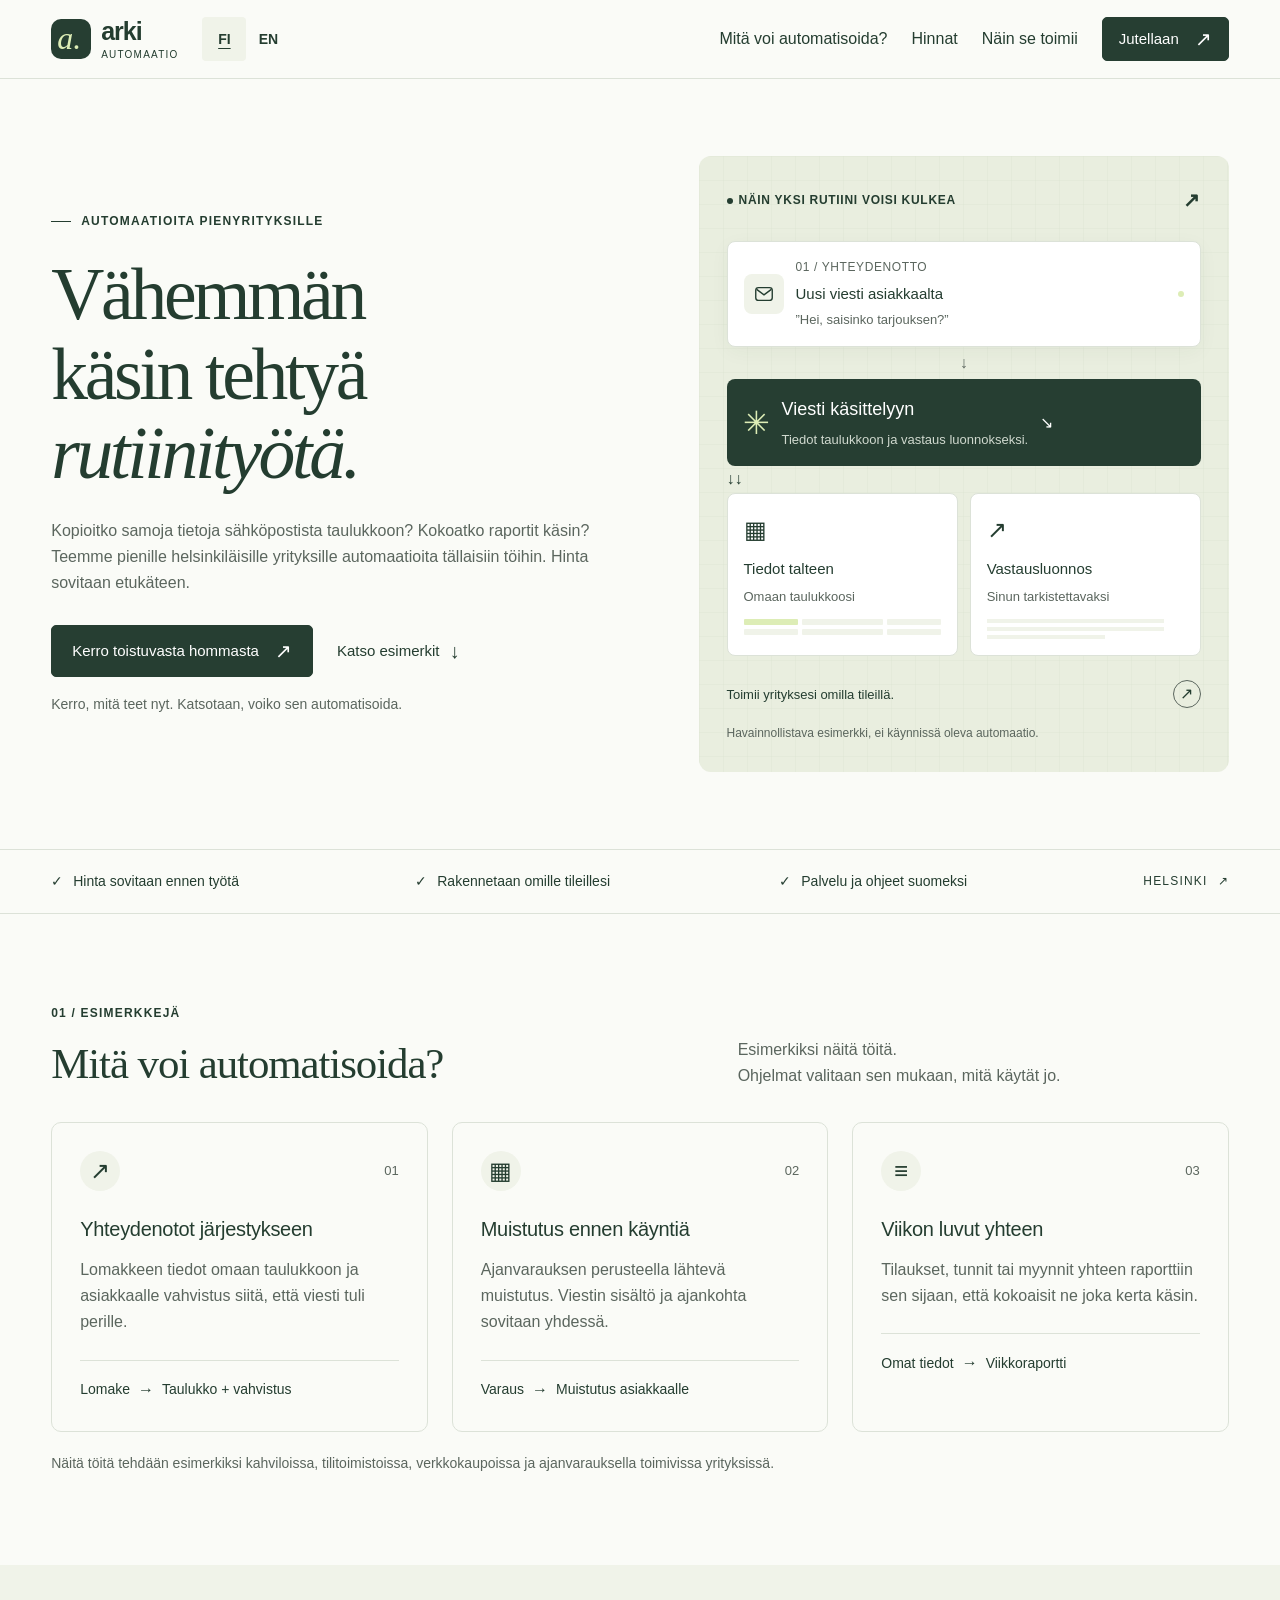
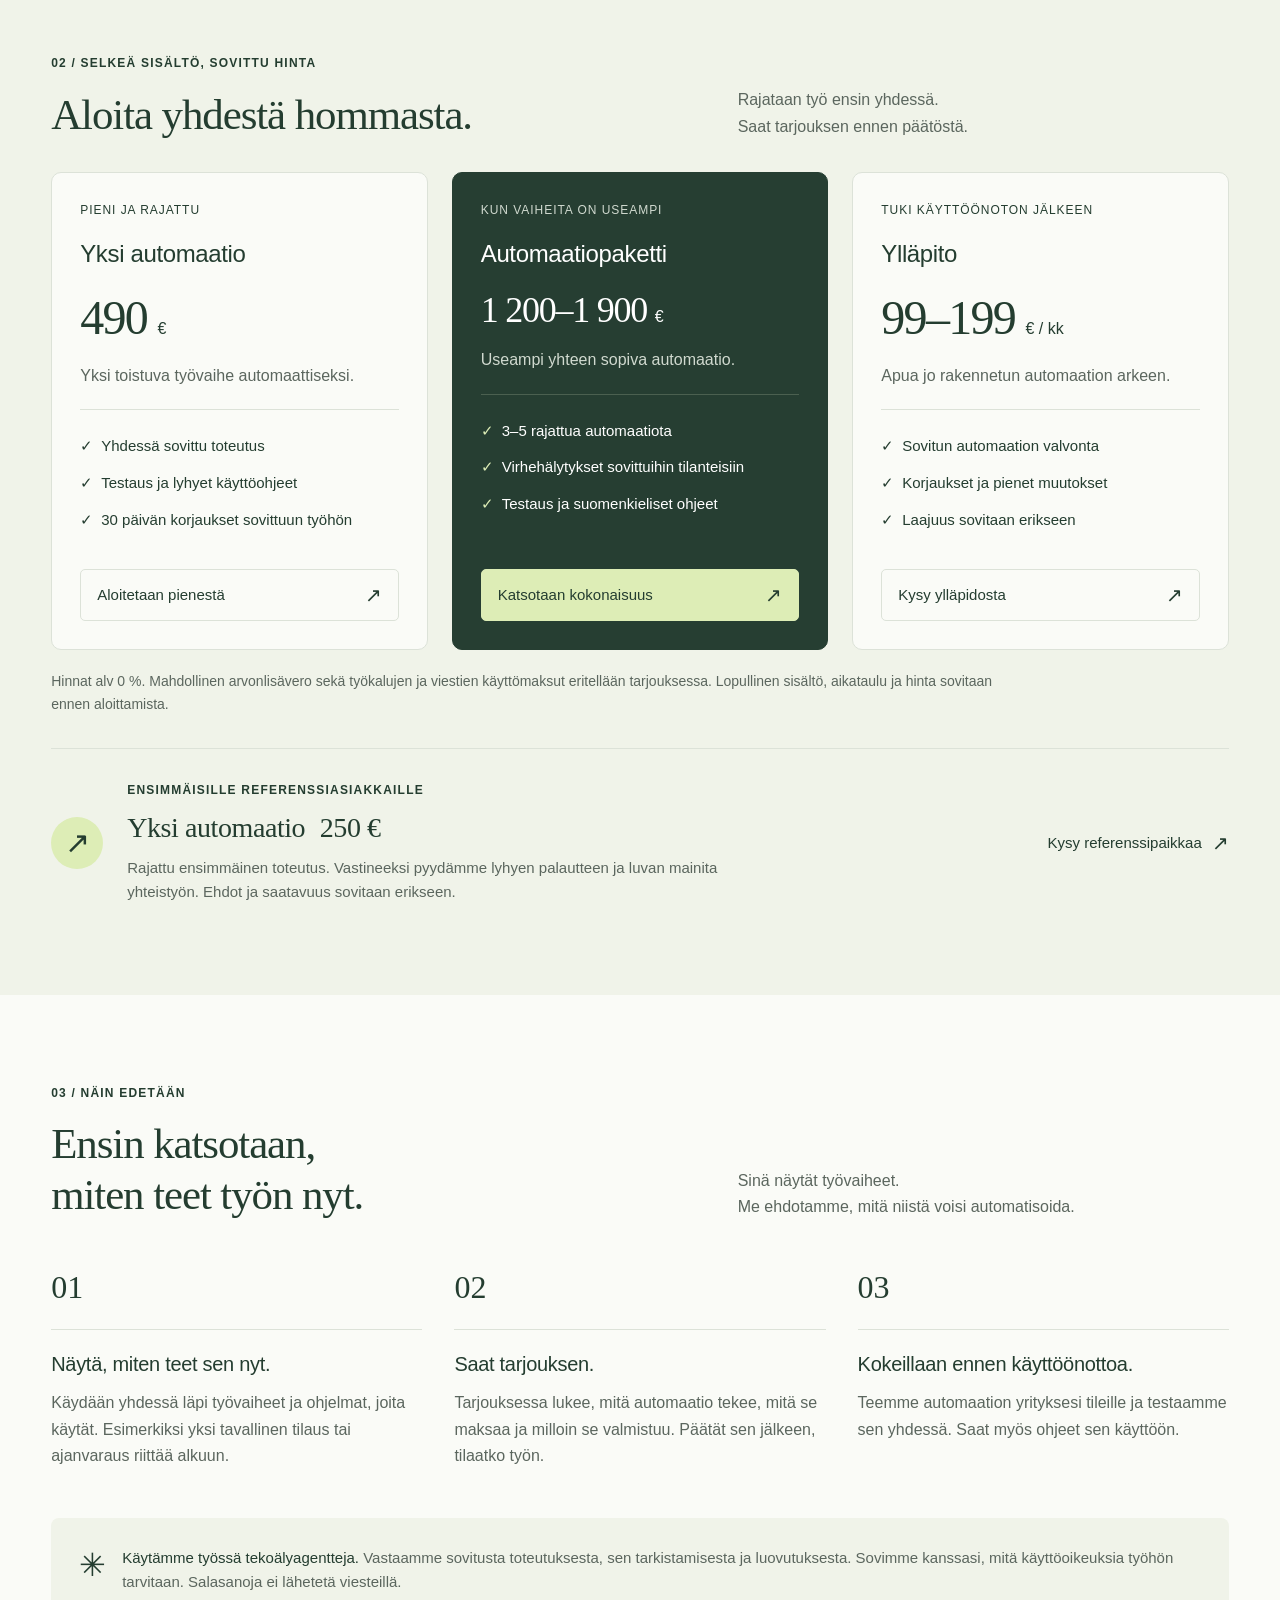
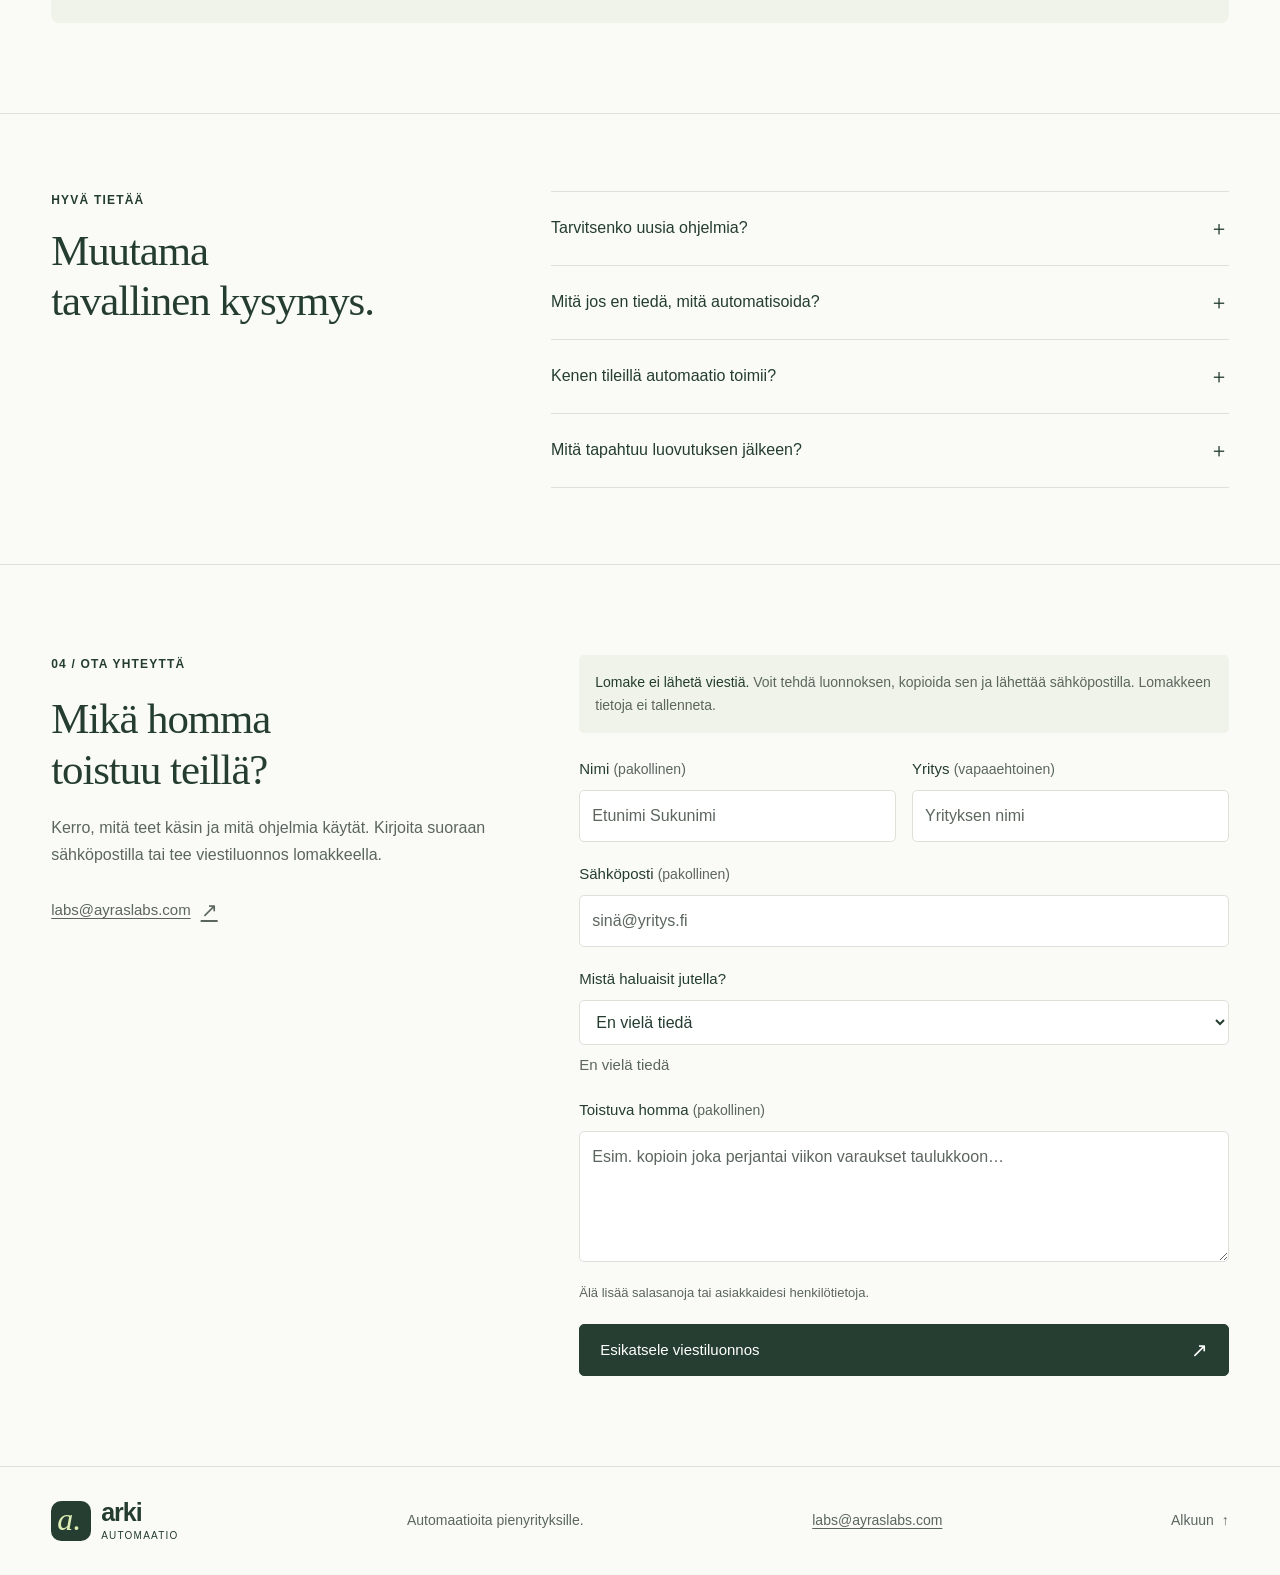
==== commit 5f07ee1e: "Show the full selected package and price in wrapping text Co-Authored-By: Devin AI <158243242+devin-" ====
--- a/index.html
+++ b/index.html
@@ -99,7 +99,7 @@
             <div class="field"><label for="company">Yritys <span>(vapaaehtoinen)</span></label><input id="company" name="company" autocomplete="organization" maxlength="160" placeholder="Yrityksen nimi"></div>
           </div>
           <div class="field"><label for="email">Sähköposti <span>(pakollinen)</span></label><input id="email" name="email" type="email" autocomplete="email" maxlength="200" required placeholder="sinä@yritys.fi"></div>
-          <div class="field"><label for="package">Mistä haluaisit jutella?</label><select id="package" name="package"><option>En vielä tiedä</option><option>Yksi automaatio · 490 €</option><option>Automaatiopaketti · 1 200–1 900 €</option><option>Ylläpito · 99–199 €/kk</option><option>Referenssitoteutus · 250 €</option></select></div>
+          <div class="field"><label for="package">Mistä haluaisit jutella?</label><select id="package" name="package" aria-describedby="package-selection"><option>En vielä tiedä</option><option value="Yksi automaatio · 490 €">Yksi automaatio</option><option value="Automaatiopaketti · 1 200–1 900 €">Automaatiopaketti</option><option value="Ylläpito · 99–199 €/kk">Ylläpito</option><option value="Referenssitoteutus · 250 €">Referenssitoteutus</option></select><output id="package-selection" class="package-selection" for="package">En vielä tiedä</output></div>
           <div class="field"><label for="message">Toistuva homma <span>(pakollinen)</span></label><textarea id="message" name="message" rows="4" maxlength="4000" required placeholder="Esim. kopioin joka perjantai viikon varaukset taulukkoon…"></textarea></div>
           <p class="form-help">Älä lisää salasanoja tai asiakkaidesi henkilötietoja.</p>
           <button class="button" type="submit">Esikatsele viestiluonnos <span aria-hidden="true">↗</span></button>
--- a/styles.css
+++ b/styles.css
@@ -12,406 +12,233 @@
   --primary-action-fg: #ffffff;
   --soft: #f0f3e9;
   --art-bg: #e9eedf;
-  --art-line: #d7dfcd;
   --on-dark-muted: #d0d9cf;
   --dark-border: #4b6050;
   --focus: #8c4c16;
   --backdrop: #14271ccc;
   --shadow: #243d300b;
-  --radius: 10px;
+  --radius: .625rem;
   --font: "Helvetica Neue", Arial, sans-serif;
   --display: Georgia, "Times New Roman", serif;
+  --gutter: clamp(1rem, 4vw, 3.25rem);
 }
 
 * { box-sizing: border-box; }
-html { scroll-behavior: smooth; scroll-padding-top: 100px; }
-body { margin: 0; background: var(--bg); color: var(--text); font-family: var(--font); font-size: 15px; line-height: 1.6; -webkit-font-smoothing: antialiased; }
-button, input, textarea, select { font: inherit; }
+html { font-size: 100%; scroll-behavior: smooth; scroll-padding-top: 2rem; -webkit-text-size-adjust: 100%; text-size-adjust: 100%; }
+body { margin: 0; background: var(--bg); color: var(--text); font-family: var(--font); font-size: 1rem; line-height: 1.65; }
+button, input, textarea, select { font: inherit; color: inherit; }
 button, a, input, select, textarea, summary { -webkit-tap-highlight-color: transparent; }
 button, a { touch-action: manipulation; }
-a { color: inherit; text-decoration: none; }
-button { cursor: pointer; }
-button, input, textarea, select { color: inherit; }
-button { border: 0; }
+a { color: inherit; text-decoration: none; overflow-wrap: anywhere; }
+a[href^="mailto:"] { text-decoration: underline; text-underline-offset: .2em; }
+button { cursor: pointer; border: 0; }
 input, textarea, select { min-width: 0; }
 textarea { resize: vertical; }
 svg { display: block; width: 100%; height: 100%; fill: none; stroke: currentColor; stroke-width: 1.5; }
 p, h1, h2, h3 { margin: 0; }
-h1, h2, h3 { font-weight: 400; }
+h1, h2, h3 { font-weight: 400; overflow-wrap: anywhere; hyphens: auto; }
 ::selection { background: var(--accent); color: var(--accent-fg); }
-:focus-visible { outline: 3px solid var(--focus); outline-offset: 5px; }
-.container { width: min(1240px, calc(100% - 104px)); margin-inline: auto; }
-.section { padding-block: 100px; }
-.eyebrow { font-size: 10px; letter-spacing: 1.7px; font-weight: 600; line-height: 1.5; }
-.button { display: inline-flex; justify-content: space-between; align-items: center; gap: 26px; min-height: 51px; padding: 13px 22px; background: var(--primary-action); color: var(--primary-action-fg); border: 1px solid var(--primary-action); border-radius: 5px; font-size: 12px; font-weight: 500; line-height: 1.5; transition: transform 150ms, background 150ms; }
+:focus-visible { outline: 3px solid var(--focus); outline-offset: 4px; }
+.container { width: min(82rem, calc(100% - var(--gutter) - var(--gutter))); margin-inline: auto; }
+.section { padding-block: clamp(3rem, 7vw, 6rem); }
+.eyebrow { font-size: .75rem; letter-spacing: .1em; font-weight: 600; line-height: 1.6; overflow-wrap: anywhere; }
+.button { display: inline-flex; justify-content: space-between; align-items: center; gap: 1rem; min-height: 2.75rem; max-width: 100%; padding: .875rem 1.25rem; background: var(--primary-action); color: var(--primary-action-fg); border: 1px solid var(--primary-action); border-radius: .3125rem; font-size: .9375rem; font-weight: 500; line-height: 1.5; text-align: start; overflow-wrap: anywhere; transition: transform 150ms, background 150ms; }
 .button:hover { transform: translateY(-2px); }
-.button > span { font-size: 20px; line-height: 1; }
-.button-small { min-height: 40px; padding: 9px 16px; }
+.button > span { flex-shrink: 0; font-size: 1.25rem; line-height: 1; }
+.button-small { padding: .625rem 1rem; }
 .button-outline { background: transparent; color: var(--text); border-color: var(--border); }
 .button-outline:hover { background: var(--soft); }
 .button-lime { background: var(--accent); border-color: var(--accent); color: var(--accent-fg); }
-.text-link { display: inline-flex; gap: 13px; align-items: center; background: none; padding: 0; font-size: 12px; font-weight: 500; }
-.text-link:hover { text-decoration: underline; text-underline-offset: 4px; }
-.text-link > span { font-size: 20px; }
-.skip-link { position: fixed; z-index: 10; top: -100px; left: 15px; padding: 10px; background: var(--primary-action); color: var(--primary-action-fg); }
-.skip-link:focus { top: 10px; }
+.text-link { display: inline-flex; align-items: center; gap: .625rem; min-height: 2.75rem; max-width: 100%; background: none; padding: .25rem 0; font-size: .9375rem; font-weight: 500; }
+.text-link:hover { text-decoration: underline; text-underline-offset: .25em; }
+.text-link > span { flex-shrink: 0; font-size: 1.25rem; }
+.skip-link { position: fixed; z-index: 10; top: -100vh; left: 1rem; padding: .75rem; background: var(--primary-action); color: var(--primary-action-fg); }
+.skip-link:focus { top: 1rem; }
 
 .site-header { border-bottom: 1px solid var(--border); background: var(--bg); }
-.header-inner { min-height: 94px; display: flex; align-items: center; justify-content: space-between; gap: 30px; }
-.brand { display: inline-flex; align-items: center; gap: 10px; flex-shrink: 0; }
-.brand-mark { display: flex; align-items: center; justify-content: center; width: 40px; height: 40px; background: var(--primary-action); color: var(--accent); border-radius: 10px; font-family: var(--display); font-style: italic; font-size: 33px; padding-right: 4px; padding-bottom: 3px; line-height: 1; }
-.brand > span:last-child { font-size: 25px; font-weight: 600; letter-spacing: -1px; line-height: .95; }
-.brand-sub { display: block; margin-top: 6px; font-size: 7px; letter-spacing: 2px; font-weight: 500; }
-nav { display: flex; align-items: center; gap: 31px; font-size: 11px; }
-nav a:not(.button):hover { text-decoration: underline; text-underline-offset: 5px; }
-.menu-toggle { display: none; }
+/* Wrapping, rather than a fixed-height row, also accommodates browser minimum fonts. */
+.header-inner { position: relative; display: flex; flex-wrap: wrap; align-items: center; justify-content: space-between; gap: .75rem 1.5rem; padding-block: 1rem; }
+.brand { display: inline-flex; align-items: center; gap: .625rem; min-width: 0; max-width: 100%; }
+.brand-mark { display: flex; align-items: center; justify-content: center; flex-shrink: 0; width: 2.5rem; height: 2.5rem; background: var(--primary-action); color: var(--accent); border-radius: .625rem; font-family: var(--display); font-style: italic; font-size: 2rem; padding-right: .25rem; padding-bottom: .1875rem; line-height: 1; }
+.brand > span:last-child { min-width: 0; font-size: 1.5625rem; font-weight: 600; letter-spacing: -.04em; line-height: 1; }
+.brand-sub { display: block; margin-top: .375rem; font-size: .625rem; letter-spacing: .12em; font-weight: 500; overflow-wrap: anywhere; }
+.header-actions { display: flex; flex-wrap: wrap; align-items: center; gap: .5rem; min-width: 0; max-width: 100%; margin-inline-start: auto; }
+.language-switch { display: flex; align-items: center; font-size: .875rem; font-weight: 600; }
+.language-switch a { display: inline-flex; align-items: center; justify-content: center; min-height: 2.75rem; min-width: 2.75rem; padding: .25rem; border-radius: .25rem; }
+.language-switch a[aria-current] { background: var(--soft); text-decoration: underline; text-underline-offset: .25em; }
+.language-switch a:hover { background: var(--accent); }
+.menu-toggle { display: inline-flex; align-items: center; justify-content: center; gap: .75rem; min-width: 2.75rem; min-height: 2.75rem; padding: .5rem; background: none; color: var(--text); font-size: 1rem; }
+.menu-label { position: absolute; width: 1px; height: 1px; overflow: hidden; clip-path: inset(50%); white-space: nowrap; }
 .menu-icon { display: block; position: relative; width: 20px; height: 20px; flex-shrink: 0; }
 .menu-icon::before, .menu-icon::after { content: ""; position: absolute; left: 1px; top: 9px; width: 18px; height: 0; border-top: 2px solid currentColor; }
 .menu-icon::after { transform: rotate(90deg); }
 .menu-toggle[aria-expanded="true"] .menu-icon { transform: rotate(45deg); }
-.header-actions { display: flex; align-items: center; gap: 12px; flex-shrink: 0; margin-left: auto; }
-.language-switch { display: flex; align-items: center; gap: 2px; font-size: 11px; font-weight: 600; }
-.language-switch a { display: inline-flex; align-items: center; justify-content: center; min-height: 44px; min-width: 34px; border-radius: 4px; }
-.language-switch a[aria-current] { background: var(--soft); text-decoration: underline; text-underline-offset: 4px; }
-.language-switch a:hover { background: var(--accent); }
-
-.hero { display: grid; grid-template-columns: 1.1fr 1fr; gap: 68px; padding-block: 72px 78px; align-items: center; }
-.hero .eyebrow { display: flex; align-items: center; gap: 10px; font-size: 9px; letter-spacing: 1.45px; }
-.tiny-line { width: 20px; height: 1px; background: var(--text); }
-h1 { font-family: var(--display); font-size: clamp(48px, 5.7vw, 78px); line-height: 1.02; letter-spacing: -3.9px; margin-block: 27px 24px; }
-h1 em { font-weight: 400; white-space: nowrap; }
-.hero-description { max-width: 425px; color: var(--text-muted); font-size: 14px; line-height: 1.85; }
-.hero-actions { margin-top: 28px; display: flex; align-items: center; gap: 24px; }
-.hero-note { font-size: 10px; color: var(--text-muted); margin-top: 16px; }
-.hero-art { position: relative; padding: 28px; border-radius: 12px; background: var(--art-bg); min-width: 0; overflow: hidden; background-image: url("data:image/svg+xml,%3Csvg xmlns='http://www.w3.org/2000/svg' width='24' height='24'%3E%3Cpath d='M24 0H0V24' fill='none' stroke='%23d7dfcd' stroke-width='.6'/%3E%3C/svg%3E"); }
-.art-caption { display: flex; align-items: center; gap: 6px; font-size: 8px; font-weight: 600; letter-spacing: 1px; margin-bottom: 35px; }
-.art-caption > span:last-child { margin-left: auto; font-size: 17px; }
-.status-dot { width: 5px; height: 5px; border-radius: 50%; background: var(--text); }
-.flow-card { display: flex; align-items: center; background: var(--surface); padding: 19px 16px; border: 1px solid var(--border); box-shadow: 0 5px 20px var(--shadow); border-radius: 8px; gap: 12px; }
-.card-incoming { margin-inline: 8px; }
-.app-icon { display: flex; width: 39px; height: 39px; padding: 9px; background: var(--soft); color: var(--text); border-radius: 8px; flex-shrink: 0; }
-.flow-meta { display: block; font-size: 7px; letter-spacing: 1.1px; color: var(--text-muted); margin-bottom: 5px; }
-.flow-card strong { display: block; font-size: 12px; font-weight: 500; }
-.flow-card small { display: block; font-size: 10px; color: var(--text-muted); margin-top: 2px; }
-.card-dot { width: 5px; height: 5px; background: var(--accent); border-radius: 50%; margin-left: auto; }
-.flow-connector { text-align: center; height: 35px; display: flex; align-items: center; justify-content: center; color: var(--text-muted); }
-.automation-hub { padding: 18px; background: var(--primary-action); color: var(--primary-action-fg); border-radius: 8px; display: flex; gap: 13px; align-items: center; }
-.hub-icon { font-size: 35px; color: var(--accent); line-height: 1; }
-.automation-hub strong { display: block; font-size: 15px; font-weight: 500; }
-.automation-hub div > span { display: block; color: var(--on-dark-muted); font-size: 10px; margin-top: 2px; }
-.hub-end { margin-left: auto; color: var(--accent); font-size: 22px; }
-.branch-line { display: flex; height: 35px; justify-content: space-around; align-items: center; color: var(--text-muted); }
-.flow-results { display: grid; grid-template-columns: 1fr 1fr; gap: 12px; }
-.result-card { background: var(--surface); border: 1px solid var(--border); border-radius: 8px; padding: 15px; }
-.result-icon { width: 26px; height: 26px; border-radius: 6px; background: var(--soft); display: flex; align-items: center; justify-content: center; margin-bottom: 13px; font-size: 18px; }
-.result-card strong { display: block; font-size: 12px; font-weight: 500; }
-.result-card > span:not(.result-icon) { font-size: 9px; color: var(--text-muted); }
-.mini-table { display: grid; grid-template-columns: 1fr 1.5fr 1fr; gap: 4px; margin-top: 12px; }
-.mini-table i { height: 6px; background: var(--soft); border-radius: 1px; }
+#navigation { display: none; position: absolute; z-index: 3; top: 100%; inset-inline: 0; max-height: 70vh; overflow-y: auto; padding: 1rem; background: var(--bg); border: 1px solid var(--border); border-radius: 0 0 var(--radius) var(--radius); box-shadow: 0 .625rem 1rem var(--shadow); font-size: 1rem; }
+#navigation.is-open { display: flex; flex-direction: column; }
+#navigation > a:not(.button) { display: flex; align-items: center; min-height: 2.75rem; padding-block: .625rem; }
+#navigation a:not(.button):hover { text-decoration: underline; text-underline-offset: .25em; }
+#navigation .button { margin-top: .5rem; }
+
+.hero { display: grid; grid-template-columns: minmax(0, 1fr); gap: clamp(2rem, 5vw, 4rem); padding-block: clamp(2.5rem, 6vw, 5rem); align-items: center; }
+.hero > * { min-width: 0; }
+.hero .eyebrow { display: flex; align-items: center; gap: .625rem; }
+.tiny-line { width: 1.25rem; height: 1px; flex-shrink: 0; background: var(--text); }
+/* One continuous type scale: crossing a layout breakpoint must never shrink text. */
+h1 { font-family: var(--display); font-size: clamp(2.5rem, calc(1.4rem + 4vw), 5rem); line-height: 1.08; letter-spacing: -.045em; margin-block: 1.5rem; }
+h1 em { font-weight: 400; }
+.hero-description { max-width: 36rem; color: var(--text-muted); }
+.hero-actions { margin-top: 1.75rem; display: flex; flex-wrap: wrap; align-items: center; gap: .75rem 1.5rem; }
+.hero-note { font-size: .875rem; color: var(--text-muted); margin-top: 1rem; }
+.hero-art { width: 100%; max-width: 36rem; justify-self: center; position: relative; padding: clamp(1rem, 2.4vw, 1.75rem); border-radius: .75rem; background: var(--art-bg); min-width: 0; background-image: url("data:image/svg+xml,%3Csvg xmlns='http://www.w3.org/2000/svg' width='24' height='24'%3E%3Cpath d='M24 0H0V24' fill='none' stroke='%23d7dfcd' stroke-width='.6'/%3E%3C/svg%3E"); }
+.art-caption { display: flex; flex-wrap: wrap; align-items: center; gap: .375rem; font-size: .75rem; font-weight: 600; letter-spacing: .06em; margin-bottom: 1.5rem; }
+.art-caption > span:last-child { margin-inline-start: auto; font-size: 1.25rem; }
+.status-dot { width: .375rem; height: .375rem; flex-shrink: 0; border-radius: 50%; background: var(--text); }
+.flow-card { display: flex; align-items: center; gap: .75rem; min-width: 0; background: var(--surface); padding: 1rem; border: 1px solid var(--border); box-shadow: 0 .3125rem 1.25rem var(--shadow); border-radius: .5rem; }
+.flow-card > div, .automation-hub > div { min-width: 0; overflow-wrap: anywhere; }
+.app-icon { display: flex; width: 2.5rem; height: 2.5rem; padding: .5625rem; background: var(--soft); color: var(--text); border-radius: .5rem; flex-shrink: 0; }
+.flow-meta { display: block; font-size: .75rem; letter-spacing: .05em; color: var(--text-muted); margin-bottom: .25rem; }
+.flow-card strong { display: block; font-size: .9375rem; font-weight: 500; }
+.flow-card small { display: block; font-size: .8125rem; color: var(--text-muted); margin-top: .125rem; }
+.card-dot { width: .375rem; height: .375rem; flex-shrink: 0; background: var(--accent); border-radius: 50%; margin-inline-start: auto; }
+.flow-connector { min-height: 2rem; display: flex; align-items: center; justify-content: center; color: var(--text-muted); }
+.automation-hub { padding: 1rem; background: var(--primary-action); color: var(--primary-action-fg); border-radius: .5rem; display: flex; gap: .75rem; align-items: center; }
+.hub-icon { flex-shrink: 0; font-size: 2rem; color: var(--accent); line-height: 1; }
+.automation-hub strong { display: block; font-size: 1.125rem; font-weight: 500; }
+.automation-hub div > span { display: block; color: var(--on-dark-muted); font-size: .8125rem; margin-top: .25rem; }
+/* Content-sized tracks stack before minimum-font settings can clip a result. */
+.flow-results { display: grid; grid-template-columns: repeat(auto-fit, minmax(min(100%, 10rem), 1fr)); gap: .75rem; }
+.result-card { min-width: 0; padding: 1rem; background: var(--surface); border: 1px solid var(--border); border-radius: .5rem; overflow-wrap: anywhere; hyphens: auto; }
+.result-icon { display: block; font-size: 1.5rem; margin-bottom: .5rem; }
+.result-card strong { display: block; font-size: .9375rem; font-weight: 500; }
+.result-card > span:not(.result-icon) { display: block; font-size: .8125rem; color: var(--text-muted); margin-top: .25rem; }
+.mini-table { display: grid; grid-template-columns: minmax(0, 1fr) minmax(0, 1.5fr) minmax(0, 1fr); gap: .25rem; margin-top: .75rem; }
+.mini-table i { height: .375rem; background: var(--soft); border-radius: 1px; }
 .mini-table i:first-child { background: var(--accent); }
-.mini-lines { display: flex; flex-direction: column; gap: 4px; margin-top: 12px; }
-.mini-lines i { width: 90%; height: 4px; background: var(--soft); }
+.mini-lines { display: flex; flex-direction: column; gap: .25rem; margin-top: .75rem; }
+.mini-lines i { width: 90%; height: .25rem; background: var(--soft); }
 .mini-lines i:last-child { width: 60%; }
-.art-footer { display: flex; align-items: center; justify-content: space-between; margin-top: 27px; font-size: 10px; }
-.round-arrow { width: 25px; height: 25px; border: 1px solid var(--text-muted); border-radius: 50%; display: flex; justify-content: center; align-items: center; font-size: 15px; }
-.illustration-note { margin-top: 14px; font-size: 8px; color: var(--text-muted); }
+.art-footer { display: flex; align-items: center; justify-content: space-between; gap: 1rem; margin-top: 1.5rem; font-size: .8125rem; }
+.round-arrow { flex-shrink: 0; width: 1.75rem; height: 1.75rem; border: 1px solid var(--text-muted); border-radius: 50%; display: flex; justify-content: center; align-items: center; font-size: 1rem; }
+.illustration-note { margin-top: 1rem; font-size: .75rem; color: var(--text-muted); }
+
 .principles { border-block: 1px solid var(--border); }
-.principles-inner { display: flex; min-height: 69px; align-items: center; justify-content: space-between; gap: 18px; font-size: 11px; }
-.principles-inner > span { display: flex; align-items: center; gap: 10px; }
-.principles-inner > span > span { font-size: 13px; }
-.local-label { font-size: 9px; letter-spacing: 1.5px; }
-
-.section-heading { display: flex; justify-content: space-between; align-items: flex-end; gap: 35px; margin-bottom: 38px; }
-h2 { font-family: var(--display); font-size: 43px; line-height: 1.13; letter-spacing: -1.4px; }
-.section-heading h2, .faq-layout h2 { margin-top: 17px; }
-.section-heading > p { color: var(--text-muted); font-size: 12px; line-height: 1.8; margin-bottom: 3px; }
-.examples-grid { display: grid; grid-template-columns: repeat(3, 1fr); gap: 20px; }
-.example-card { border: 1px solid var(--border); border-radius: var(--radius); padding: 27px; }
-.example-top { display: flex; justify-content: space-between; align-items: center; margin-bottom: 30px; }
-.example-icon { width: 39px; height: 39px; border-radius: 50%; display: flex; justify-content: center; align-items: center; background: var(--soft); font-size: 23px; }
-.example-number { color: var(--text-muted); font-size: 10px; }
-h3 { font-size: 17px; font-weight: 500; line-height: 1.4; letter-spacing: -.3px; }
-.example-card p { margin-top: 13px; font-size: 12px; color: var(--text-muted); line-height: 1.9; }
-.example-route { margin-top: 26px; padding-top: 17px; border-top: 1px solid var(--border); font-size: 9px; display: flex; gap: 9px; align-items: center; }
-.example-route span { font-size: 15px; }
-.section-footnote { margin-top: 21px; color: var(--text-muted); font-size: 10px; }
-
+.principles-inner { display: flex; flex-wrap: wrap; align-items: center; justify-content: space-between; gap: 1rem 1.5rem; padding-block: 1.25rem; font-size: .875rem; }
+.principles-inner > span { display: flex; flex: 1 1 15rem; align-items: flex-start; gap: .625rem; min-width: 0; }
+.principles-inner > span > span { flex-shrink: 0; }
+.principles-inner .local-label { flex: 0 1 auto; font-size: .75rem; letter-spacing: .1em; }
+.section-heading { display: grid; gap: 1.5rem; margin-bottom: 2rem; }
+h2 { font-family: var(--display); font-size: clamp(1.875rem, calc(1.4rem + 1.6vw), 3rem); line-height: 1.18; letter-spacing: -.025em; }
+.section-heading h2, .faq-layout h2 { margin-top: 1rem; }
+.section-heading > p { color: var(--text-muted); }
+.examples-grid, .pricing-grid { display: grid; grid-template-columns: repeat(auto-fit, minmax(min(100%, 19rem), 1fr)); gap: 1.5rem; }
+.example-card, .price-card { min-width: 0; border: 1px solid var(--border); border-radius: var(--radius); padding: clamp(1.25rem, 2.2vw, 1.75rem); overflow-wrap: anywhere; }
+.example-top { display: flex; justify-content: space-between; align-items: center; margin-bottom: 1.5rem; }
+.example-icon { width: 2.5rem; height: 2.5rem; border-radius: 50%; display: flex; justify-content: center; align-items: center; background: var(--soft); font-size: 1.5rem; }
+.example-number { color: var(--text-muted); font-size: .8125rem; }
+h3 { font-size: 1.25rem; font-weight: 500; line-height: 1.4; letter-spacing: -.015em; }
+.example-card p { margin-top: .875rem; color: var(--text-muted); }
+.example-route { margin-top: 1.5rem; padding-top: 1rem; border-top: 1px solid var(--border); font-size: .875rem; display: flex; flex-wrap: wrap; gap: .5rem; align-items: center; }
+.example-route span { font-size: 1rem; }
+.section-footnote { margin-top: 1.25rem; color: var(--text-muted); font-size: .875rem; }
 .pricing-section { background: var(--soft); }
-.pricing-grid { display: grid; grid-template-columns: repeat(3, 1fr); gap: 18px; }
-.price-card { background: var(--bg); padding: 28px 25px 25px; border: 1px solid var(--border); border-radius: var(--radius); display: flex; flex-direction: column; }
-.package-label { font-size: 8px; letter-spacing: 1.1px; margin-bottom: 18px; }
-.price-card h3 { font-size: 20px; }
-.price { margin-top: 15px; font-family: var(--display); font-size: 43px; letter-spacing: -1.8px; white-space: nowrap; line-height: 1.3; }
-.price > span { font-family: var(--font); font-size: 17px; letter-spacing: -.3px; }
-.price-range { font-size: 34px; margin-top: 21px; margin-bottom: 6px; letter-spacing: -1.4px; }
-.price-description { font-size: 11px; color: var(--text-muted); min-height: 36px; margin-top: 12px; }
-.price-card ul { list-style: none; padding: 23px 0 24px; margin: 18px 0 0; border-top: 1px solid var(--border); font-size: 10px; }
-.price-card li { display: flex; gap: 8px; margin-bottom: 12px; }
-.price-card li::before { content: "✓"; }
-.price-card .button { width: 100%; margin-top: auto; min-height: 44px; padding: 12px 14px; font-size: 10px; gap: 8px; }
+.price-card { background: var(--bg); display: flex; flex-direction: column; }
+.package-label { font-size: .75rem; letter-spacing: .08em; margin-bottom: 1rem; }
+.price-card h3 { font-size: 1.5rem; }
+.price { margin-top: 1rem; font-family: var(--display); font-size: clamp(2rem, 4vw, 3rem); letter-spacing: -.035em; line-height: 1.3; }
+.price > span { font-family: var(--font); font-size: 1rem; letter-spacing: normal; }
+.price-range { font-size: clamp(1.375rem, 3vw, 2.25rem); }
+.price-description { color: var(--text-muted); margin-top: .875rem; }
+.price-card ul { list-style: none; padding: 1.5rem 0; margin: 1.25rem 0 0; border-top: 1px solid var(--border); font-size: .9375rem; }
+.price-card li { display: flex; align-items: flex-start; gap: .5rem; margin-bottom: .75rem; }
+.price-card li::before { content: "✓"; flex-shrink: 0; }
+.price-card .button { width: 100%; margin-top: auto; padding-inline: 1rem; }
 .featured { background: var(--primary-action); color: var(--primary-action-fg); border-color: var(--primary-action); }
 .featured .package-label, .featured .price-description { color: var(--on-dark-muted); }
 .featured ul { border-color: var(--dark-border); }
 .featured li::before { color: var(--accent); }
-.pricing-note { color: var(--text-muted); font-size: 10px; margin-top: 19px; max-width: 770px; line-height: 1.8; }
-.reference-offer { display: grid; grid-template-columns: auto 1fr auto; align-items: center; gap: 23px; border-top: 1px solid var(--border); margin-top: 35px; padding-top: 31px; }
-.reference-symbol { font-size: 30px; display: flex; align-items: center; justify-content: center; width: 53px; height: 53px; border-radius: 50%; background: var(--accent); }
-.reference-offer .eyebrow { font-size: 8px; letter-spacing: 1.4px; }
-.reference-offer h3 { font-family: var(--display); font-size: 25px; margin-top: 4px; letter-spacing: -.6px; }
-.reference-offer h3 span { margin-left: 7px; }
-.reference-offer p:not(.eyebrow) { max-width: 530px; font-size: 10px; color: var(--text-muted); line-height: 1.8; margin-top: 5px; }
-.reference-offer > a { white-space: nowrap; font-size: 11px; }
-
-.steps { display: grid; grid-template-columns: repeat(3, 1fr); gap: 52px; list-style: none; padding: 0; margin: 54px 0 0; }
-.step-number { display: block; font-family: var(--display); font-size: 30px; border-bottom: 1px solid var(--border); padding-bottom: 17px; margin-bottom: 20px; }
-.steps p { font-size: 12px; color: var(--text-muted); line-height: 1.9; margin-top: 10px; }
-.honesty-note { background: var(--soft); display: flex; align-items: center; gap: 25px; padding: 22px 27px; margin-top: 47px; border-radius: 7px; }
-.honesty-note > span { font-size: 35px; }
-.honesty-note p { font-size: 11px; color: var(--text-muted); line-height: 1.8; }
+.pricing-note { color: var(--text-muted); font-size: .875rem; margin-top: 1.25rem; max-width: 60rem; }
+.reference-offer { display: grid; grid-template-columns: minmax(0, 1fr); align-items: center; gap: 1.5rem; border-top: 1px solid var(--border); margin-top: 2rem; padding-top: 2rem; }
+.reference-symbol { font-size: 1.875rem; display: flex; align-items: center; justify-content: center; width: 3.25rem; height: 3.25rem; border-radius: 50%; background: var(--accent); }
+.reference-offer h3 { font-family: var(--display); font-size: 1.75rem; margin-top: .5rem; }
+.reference-offer h3 span { display: inline-block; margin-inline-start: .5rem; }
+.reference-offer p:not(.eyebrow) { max-width: 40rem; font-size: .9375rem; color: var(--text-muted); margin-top: .5rem; }
+.steps { display: grid; grid-template-columns: repeat(auto-fit, minmax(min(100%, 18rem), 1fr)); gap: 2rem; list-style: none; padding: 0; margin: 2.5rem 0 0; }
+.steps > li { min-width: 0; }
+.step-number { display: block; font-family: var(--display); font-size: 2rem; border-bottom: 1px solid var(--border); padding-bottom: 1rem; margin-bottom: 1.25rem; }
+.steps p { color: var(--text-muted); margin-top: .75rem; }
+.honesty-note { background: var(--soft); display: flex; align-items: flex-start; gap: 1rem; padding: clamp(1rem, 2.4vw, 1.75rem); margin-top: 3rem; border-radius: .5rem; }
+.honesty-note > span { flex-shrink: 0; font-size: 2rem; line-height: 1.2; }
+.honesty-note p { min-width: 0; font-size: .9375rem; color: var(--text-muted); overflow-wrap: anywhere; }
 .honesty-note strong { color: var(--text); font-weight: 500; }
-.faq-section { padding-block: 75px; border-block: 1px solid var(--border); }
-.faq-layout { display: grid; grid-template-columns: 1fr 1.5fr; gap: 55px; }
-.faq-layout h2 { font-size: 37px; }
+.faq-section { padding-block: clamp(3rem, 6vw, 5rem); border-block: 1px solid var(--border); }
+.faq-layout { display: grid; grid-template-columns: minmax(0, 1fr); gap: 2rem; }
+.faq-list { min-width: 0; }
 details { border-bottom: 1px solid var(--border); }
 details:first-child { border-top: 1px solid var(--border); }
-summary { padding-block: 20px; cursor: pointer; list-style: none; display: flex; align-items: center; justify-content: space-between; font-size: 12px; gap: 20px; }
+summary { min-height: 3.5rem; padding-block: 1.25rem; cursor: pointer; list-style: none; display: flex; align-items: center; justify-content: space-between; gap: 1rem; overflow-wrap: anywhere; }
 summary::-webkit-details-marker { display: none; }
-summary > span { font-size: 20px; transition: transform 150ms; }
+summary > span { flex-shrink: 0; font-size: 1.25rem; transition: transform 150ms; }
 details[open] summary > span { transform: rotate(45deg); }
-details > p { color: var(--text-muted); font-size: 12px; padding: 0 30px 22px 0; line-height: 1.9; }
-
-.contact-section { display: grid; grid-template-columns: .9fr 1.1fr; gap: 100px; }
-.contact-copy h2 { font-size: 53px; margin-top: 20px; }
-.contact-copy > p:not(.eyebrow) { max-width: 305px; font-size: 13px; margin-top: 22px; color: var(--text-muted); line-height: 1.9; }
-.contact-aside { display: flex; align-items: center; gap: 15px; margin-top: 45px; padding-top: 23px; border-top: 1px solid var(--border); max-width: 305px; font-size: 11px; color: var(--text-muted); }
-.contact-aside > span { color: var(--text); font-size: 27px; }
-.contact-form { min-width: 0; }
-.contact-form fieldset { border: 0; padding: 0; margin: 0; min-width: 0; }
-.preview-notice { background: var(--soft); border-radius: 5px; padding: 14px 16px; color: var(--text-muted); font-size: 10px; line-height: 1.8; margin-bottom: 23px; }
+details > p { color: var(--text-muted); padding-bottom: 1.5rem; overflow-wrap: anywhere; }
+
+.contact-section { display: grid; grid-template-columns: minmax(0, 1fr); gap: 2rem; }
+.contact-copy { min-width: 0; }
+.contact-copy h2 { margin-top: 1.25rem; }
+.contact-copy > p:not(.eyebrow) { max-width: 36rem; margin-top: 1.25rem; color: var(--text-muted); }
+.contact-form, .contact-form fieldset { min-width: 0; }
+.contact-form fieldset { border: 0; padding: 0; margin: 0; }
+.preview-notice { background: var(--soft); border-radius: .3125rem; padding: 1rem; color: var(--text-muted); font-size: .875rem; margin-bottom: 1.5rem; }
 .preview-notice strong { font-weight: 500; color: var(--text); }
-.form-row { display: grid; grid-template-columns: 1fr 1fr; gap: 16px; }
-.field { margin-bottom: 17px; }
-label { display: block; font-size: 11px; margin-bottom: 7px; }
-label > span { color: var(--text-muted); font-size: 9px; }
-input, select, textarea { display: block; background: var(--surface); width: 100%; border: 1px solid var(--border); border-radius: 5px; font-size: 12px; padding: 12px; }
-input, select { min-height: 44px; }
+.form-row { display: grid; grid-template-columns: repeat(auto-fit, minmax(min(100%, 14rem), 1fr)); gap: 0 1rem; }
+.field { min-width: 0; margin-bottom: 1.25rem; }
+.package-selection { display: block; margin-top: .5rem; color: var(--text-muted); font-size: .9375rem; overflow-wrap: anywhere; }
+label { display: block; font-size: .9375rem; margin-bottom: .5rem; }
+label > span { color: var(--text-muted); font-size: .875rem; }
+/* Never shrink form controls below 1rem at tablet/desktop breakpoints. */
+input, select, textarea { display: block; background: var(--surface); width: 100%; max-width: 100%; border: 1px solid var(--border); border-radius: .3125rem; font-size: 1rem; padding: .75rem; }
+input, select { min-height: 2.75rem; }
 input::placeholder, textarea::placeholder { color: var(--text-muted); opacity: 1; }
-.form-help { font-size: 9px; color: var(--text-muted); margin-top: -5px; margin-bottom: 21px; }
-.contact-form > .button { width: 100%; }
-footer { border-top: 1px solid var(--border); padding-block: 30px; }
-.footer-inner { display: flex; align-items: center; gap: 35px; justify-content: space-between; }
-.footer-inner .brand-mark { width: 33px; height: 33px; font-size: 28px; border-radius: 8px; }
-.footer-inner .brand > span:last-child { font-size: 21px; }
-.footer-inner .brand-sub { font-size: 6px; }
-.footer-inner p { font-size: 10px; color: var(--text-muted); }
-.draft-label { font-size: 9px; color: var(--text-muted); margin-left: auto; }
-.back-top { font-size: 10px; display: flex; gap: 15px; }
-
-dialog { width: min(620px, calc(100% - 32px)); max-height: calc(100dvh - 40px); background: var(--bg); color: var(--text); border: 1px solid var(--border); border-radius: var(--radius); padding: 30px; }
+.form-help { font-size: .8125rem; color: var(--text-muted); margin-bottom: 1.25rem; }
+.contact-form button[type="submit"] { width: 100%; }
+noscript p { margin-top: 1rem; overflow-wrap: anywhere; }
+footer { border-top: 1px solid var(--border); padding-block: 2rem; }
+.footer-inner { display: flex; flex-wrap: wrap; align-items: center; justify-content: space-between; gap: 1rem 2rem; }
+.footer-inner > * { max-width: 100%; }
+.footer-inner > p, .draft-label, .back-top { font-size: .875rem; color: var(--text-muted); }
+.back-top { display: inline-flex; align-items: center; gap: .5rem; min-height: 2.75rem; }
+
+dialog { width: min(42rem, calc(100% - 2rem)); max-width: calc(100% - 2rem); max-height: calc(100vh - 2rem); max-height: calc(100dvh - 2rem); overflow-y: auto; padding: clamp(1rem, 3vw, 2rem); margin: auto; border: 1px solid var(--border); border-radius: var(--radius); background: var(--bg); color: var(--text); }
 dialog::backdrop { background: var(--backdrop); }
-.dialog-heading { display: flex; align-items: center; justify-content: space-between; margin-bottom: 20px; }
-.close-dialog { background: none; color: var(--text); }
-.dialog-heading .close-dialog { width: 40px; height: 40px; font-size: 26px; }
-dialog h2 { font-size: 31px; }
-dialog > p { font-size: 12px; color: var(--text-muted); margin-top: 16px; }
-.draft-label-text { margin-top: 24px; }
-#draft-output { font-size: 12px; line-height: 1.8; }
-.dialog-actions { display: flex; align-items: center; gap: 20px; margin-top: 22px; flex-wrap: wrap; }
-#copy-status { min-height: 20px; }
-
-@media (min-width: 1500px) {
-  .hero { gap: 95px; padding-block: 85px; }
-}
-@media (max-width: 1100px) {
-  .container { width: calc(100% - 64px); }
-  nav { gap: 22px; }
-  .hero { gap: 35px; }
-  h1 { font-size: 6.1vw; letter-spacing: -3px; }
-  .hero-art { padding: 23px; }
-  .hero-actions { gap: 18px; flex-wrap: wrap; }
-  .hero-actions .button { font-size: 11px; gap: 15px; padding-inline: 16px; }
-  .hero-description { font-size: 13px; }
-  .example-card { padding: 22px; }
-  .price-card { padding: 25px 20px; }
-  .price { font-size: 39px; }
-  .price-range { font-size: 29px; margin-top: 22px; margin-bottom: 6px; }
-  .price > span { font-size: 14px; }
-  .price-card li { font-size: 9px; }
-  .contact-section { gap: 60px; }
-}
-@media (max-width: 850px) {
-  .header-inner { min-height: 80px; position: relative; }
-  .header-actions { gap: 8px; }
-  .menu-toggle { display: flex; align-items: center; gap: 12px; min-height: 44px; background: none; color: var(--text); padding: 5px 0 5px 8px; font-size: 12px; }
-  #navigation { display: none; position: absolute; z-index: 3; top: 80px; left: -24px; right: -24px; background: var(--bg); border-bottom: 1px solid var(--border); padding: 15px 24px 23px; flex-direction: column; align-items: stretch; gap: 0; box-shadow: 0 10px 15px var(--shadow); font-size: 13px; }
-  #navigation.is-open { display: flex; }
-  #navigation > a:not(.button) { padding-block: 13px; }
-  #navigation .button { margin-top: 10px; font-size: 12px; }
-  .container { width: calc(100% - 48px); }
-  nav { gap: 18px; font-size: 10px; }
-  nav .button { font-size: 10px; }
-  .hero { gap: 24px; padding-block: 55px; }
-  h1 { font-size: 6.3vw; letter-spacing: -2.8px; }
-  .hero .eyebrow { font-size: 7px; gap: 6px; letter-spacing: 1px; }
-  .hero-description { font-size: 12px; }
-  .hero-art { padding: 18px; }
-  .art-caption { font-size: 6px; margin-bottom: 25px; }
-  .flow-card { padding: 14px 10px; gap: 8px; margin-inline: 0; }
-  .flow-card strong { font-size: 10px; }
-  .flow-card small { font-size: 8px; }
-  .flow-meta { font-size: 6px; }
-  .app-icon { width: 30px; height: 30px; padding: 6px; }
-  .automation-hub { padding: 15px 11px; gap: 8px; }
-  .automation-hub strong { font-size: 12px; }
-  .automation-hub div > span { font-size: 8px; }
-  .hub-icon { font-size: 28px; }
-  .result-card { padding: 11px; }
-  .result-card strong { font-size: 10px; }
-  .result-card > span:not(.result-icon) { font-size: 7px; }
-  .art-footer { font-size: 8px; }
-  .illustration-note { font-size: 7px; }
-  .principles-inner { font-size: 9px; gap: 12px; }
-  .principles-inner > span { gap: 6px; }
-  .local-label { display: none !important; }
-  .section { padding-block: 75px; }
-  h2 { font-size: 37px; }
-  .section-heading > p { font-size: 11px; }
-  .examples-grid { gap: 12px; }
-  .example-card { padding: 18px; }
-  .example-card h3 { font-size: 15px; }
-  .example-card p { font-size: 11px; }
-  .example-route { font-size: 8px; flex-wrap: wrap; gap: 5px; }
-  .pricing-grid { gap: 12px; }
-  .price-card { padding: 22px 16px 16px; }
-  .package-label { font-size: 7px; }
-  .price-card h3 { font-size: 17px; }
-  .price { font-size: 34px; }
-  .price-range { font-size: 24px; margin-bottom: 5px; }
-  .price > span { font-size: 12px; }
-  .price-description { font-size: 10px; }
-  .price-card .button { font-size: 9px; padding-inline: 10px; }
-  .reference-offer { gap: 18px; grid-template-columns: auto 1fr; }
+.dialog-heading { display: flex; align-items: center; justify-content: space-between; gap: 1rem; }
+.dialog-heading .eyebrow { min-width: 0; }
+.close-dialog:not(.text-link) { display: flex; align-items: center; justify-content: center; flex-shrink: 0; min-width: 2.75rem; min-height: 2.75rem; padding: .25rem; background: var(--soft); border-radius: 50%; font-size: 1.5rem; }
+dialog h2 { font-size: clamp(1.5rem, calc(1.25rem + 1vw), 2.25rem); margin-block: 1rem; }
+#draft-info { font-size: .9375rem; overflow-wrap: anywhere; }
+.draft-label-text { margin-top: 1.5rem; }
+#draft-output { font-family: ui-monospace, Consolas, monospace; line-height: 1.6; }
+.dialog-actions { display: flex; flex-wrap: wrap; align-items: center; gap: .75rem 1.25rem; margin-top: 1.25rem; }
+#copy-status { font-size: .875rem; margin-top: 1rem; overflow-wrap: anywhere; }
+
+/* Layout changes add room; typography uses the same rem-based scale throughout. */
+@media (min-width: 36em) {
+  .menu-label { position: static; width: auto; height: auto; overflow: visible; clip-path: none; white-space: normal; }
+}
+@media (min-width: 48em) {
+  .reference-offer { grid-template-columns: auto minmax(0, 1fr); }
   .reference-offer > a { grid-column: 2; }
-  .reference-offer h3 { font-size: 24px; }
-  .steps { gap: 30px; }
-  .steps h3 { font-size: 15px; }
-  .steps p { font-size: 11px; }
-  .faq-layout { gap: 35px; }
-  .faq-layout h2 { font-size: 32px; }
-  .contact-section { gap: 36px; grid-template-columns: .8fr 1.2fr; }
-  .contact-copy h2 { font-size: 43px; }
-  .contact-copy > p:not(.eyebrow) { font-size: 12px; }
-  .form-row { grid-template-columns: 1fr; gap: 0; }
-  .footer-inner { gap: 20px; flex-wrap: wrap; }
-  .footer-inner > p { display: none; }
-}
-@media (max-width: 640px) {
-  html { scroll-padding-top: 25px; }
-  .container { width: calc(100% - 40px); }
-  .header-inner { min-height: 76px; position: relative; }
-  .brand-mark { width: 35px; height: 35px; font-size: 30px; }
-  .brand > span:last-child { font-size: 22px; }
-  .brand-sub { font-size: 6px; }
-  .menu-toggle { min-width: 40px; justify-content: center; padding: 0; }
-  .menu-label { position: absolute; width: 1px; height: 1px; overflow: hidden; clip-path: inset(50%); white-space: nowrap; }
-  #navigation { top: 76px; left: -20px; right: -20px; padding-inline: 20px; }
-  nav { display: none; position: absolute; z-index: 3; top: 76px; left: -20px; right: -20px; background: var(--bg); border-bottom: 1px solid var(--border); padding: 15px 20px 23px; flex-direction: column; align-items: stretch; gap: 0; box-shadow: 0 10px 15px var(--shadow); font-size: 13px; }
-  nav.is-open { display: flex; }
-  nav > a:not(.button) { padding-block: 13px; }
-  nav .button { margin-top: 10px; font-size: 12px; }
-  .hero { grid-template-columns: 1fr; gap: 36px; padding-block: 43px 40px; }
-  .hero .eyebrow { font-size: 8px; letter-spacing: 1.1px; }
-  h1 { font-size: clamp(43px, 11.2vw, 70px); letter-spacing: -2.7px; margin-block: 23px; }
-  .hero-description { font-size: 13px; max-width: 440px; }
-  .hero-actions { gap: 21px; margin-top: 24px; }
-  .hero-actions .button { font-size: 11px; gap: 23px; min-height: 49px; }
-  .hero-actions .text-link { font-size: 11px; }
-  .hero-note { font-size: 9px; margin-top: 14px; }
-  .hero-art { padding: 25px; }
-  .art-caption { font-size: 8px; margin-bottom: 25px; }
-  .flow-card { margin-inline: 4px; padding: 17px 14px; }
-  .flow-card strong { font-size: 12px; }
-  .flow-meta { font-size: 7px; }
-  .flow-card small { font-size: 10px; }
-  .app-icon { width: 36px; height: 36px; padding: 8px; }
-  .automation-hub { padding: 17px 14px; gap: 12px; }
-  .automation-hub strong { font-size: 15px; }
-  .automation-hub div > span { font-size: 9px; }
-  .hub-icon { font-size: 32px; }
-  .result-card { padding: 15px; }
-  .result-card strong { font-size: 12px; }
-  .result-card > span:not(.result-icon) { font-size: 9px; }
-  .art-footer { font-size: 9px; margin-top: 24px; }
-  .illustration-note { font-size: 8px; }
-  .principles-inner { flex-wrap: wrap; padding-block: 19px; gap: 12px; font-size: 10px; justify-content: flex-start; }
-  .principles-inner > span { width: 100%; gap: 9px; }
-  .section { padding-block: 59px; }
-  .section-heading { display: block; margin-bottom: 28px; }
-  h2 { font-size: 36px; letter-spacing: -1.2px; }
-  .eyebrow { font-size: 9px; letter-spacing: 1.2px; }
-  .section-heading h2 { margin-top: 15px; }
-  .section-heading > p { margin-top: 20px; font-size: 12px; }
-  .examples-grid, .pricing-grid { grid-template-columns: 1fr; gap: 15px; }
-  .example-card { padding: 24px; }
-  .example-top { margin-bottom: 22px; }
-  .example-card h3 { font-size: 19px; }
-  .example-card p { font-size: 13px; }
-  .example-route { font-size: 10px; margin-top: 23px; }
-  .section-footnote { font-size: 10px; line-height: 1.8; }
-  .price-card { padding: 27px; }
-  .package-label { font-size: 9px; margin-bottom: 15px; }
-  .price-card h3 { font-size: 22px; }
-  .price { font-size: 47px; margin-top: 12px; }
-  .price-range { font-size: 37px; margin-top: 17px; margin-bottom: 8px; }
-  .price > span { font-size: 17px; }
-  .price-description { font-size: 12px; min-height: auto; }
-  .price-card ul { padding-block: 23px 18px; }
-  .price-card li { font-size: 12px; }
-  .price-card .button { font-size: 12px; padding: 13px 17px; min-height: 48px; }
-  .pricing-note { margin-top: 20px; }
-  .reference-offer { grid-template-columns: 1fr; gap: 16px; margin-top: 29px; padding-top: 25px; }
-  .reference-symbol { width: 41px; height: 41px; font-size: 23px; }
-  .reference-offer h3 { font-size: 28px; margin-top: 8px; }
-  .reference-offer p:not(.eyebrow) { font-size: 12px; margin-top: 10px; }
-  .reference-offer > a { grid-column: auto; font-size: 12px; }
-  .steps { grid-template-columns: 1fr; gap: 30px; margin-top: 33px; }
-  .step-number { font-size: 28px; padding-bottom: 10px; margin-bottom: 15px; }
-  .steps h3 { font-size: 19px; }
-  .steps p { font-size: 13px; }
-  .honesty-note { margin-top: 30px; padding: 22px; gap: 15px; align-items: flex-start; }
-  .honesty-note > span { font-size: 27px; line-height: 1.2; }
-  .honesty-note p { font-size: 11px; }
-  .faq-section { padding-block: 55px; }
-  .faq-layout { grid-template-columns: 1fr; gap: 30px; }
-  .faq-layout h2 { font-size: 36px; }
-  summary { font-size: 13px; min-height: 67px; }
-  details > p { font-size: 12px; }
-  .contact-section { grid-template-columns: 1fr; gap: 30px; }
-  .contact-copy h2 { font-size: 48px; }
-  .contact-copy > p:not(.eyebrow) { font-size: 13px; max-width: 400px; }
-  .contact-aside { display: none; }
-  .form-row { grid-template-columns: 1fr 1fr; gap: 12px; }
-  label { font-size: 12px; }
-  input, select, textarea { font-size: 16px; }
-  .preview-notice { font-size: 11px; }
-  .form-help { font-size: 10px; }
-  .footer-inner { gap: 22px; }
-  .draft-label { margin-left: 0; order: 3; width: 100%; }
-  .back-top { margin-left: auto; }
-  dialog { padding: 20px; }
-  dialog h2 { font-size: 28px; }
-  .dialog-actions { gap: 18px; }
-}
-@media (max-width: 360px) {
-  .container { width: calc(100% - 32px); }
-  h1 { letter-spacing: -2.5px; font-size: 11.15vw; }
-  .hero-art { padding: 18px; }
-  .hero-actions { gap: 18px; }
-  .art-caption { font-size: 7px; }
-  .result-card { padding: 12px; }
-  .price-range { font-size: 32px; }
-  .price-card { padding: 23px; }
-  .form-row { grid-template-columns: 1fr; gap: 0; }
+}
+@media (min-width: 64em) {
+  .hero { grid-template-columns: minmax(0, 1.1fr) minmax(0, 1fr); }
+  .section-heading { grid-template-columns: minmax(0, 1.3fr) minmax(0, 1fr); align-items: end; gap: 3rem; }
+  .faq-layout { grid-template-columns: minmax(0, 1fr) minmax(0, 1.5fr); gap: 3rem; }
+  .contact-section { grid-template-columns: minmax(0, .85fr) minmax(0, 1.15fr); gap: 3rem; }
+}
+@media (min-width: 72em) {
+  .menu-toggle { display: none; }
+  #navigation, #navigation.is-open { display: flex; position: static; flex: 1 1 34rem; flex-direction: row; flex-wrap: wrap; align-items: center; justify-content: flex-end; gap: .5rem 1.5rem; max-height: none; overflow: visible; padding: 0; border: 0; border-radius: 0; background: none; box-shadow: none; }
+  #navigation .button { margin-top: 0; }
+  .reference-offer { grid-template-columns: auto minmax(0, 1fr) auto; }
+  .reference-offer > a { grid-column: auto; }
 }
 @media (prefers-reduced-motion: reduce) {
   html { scroll-behavior: auto; }
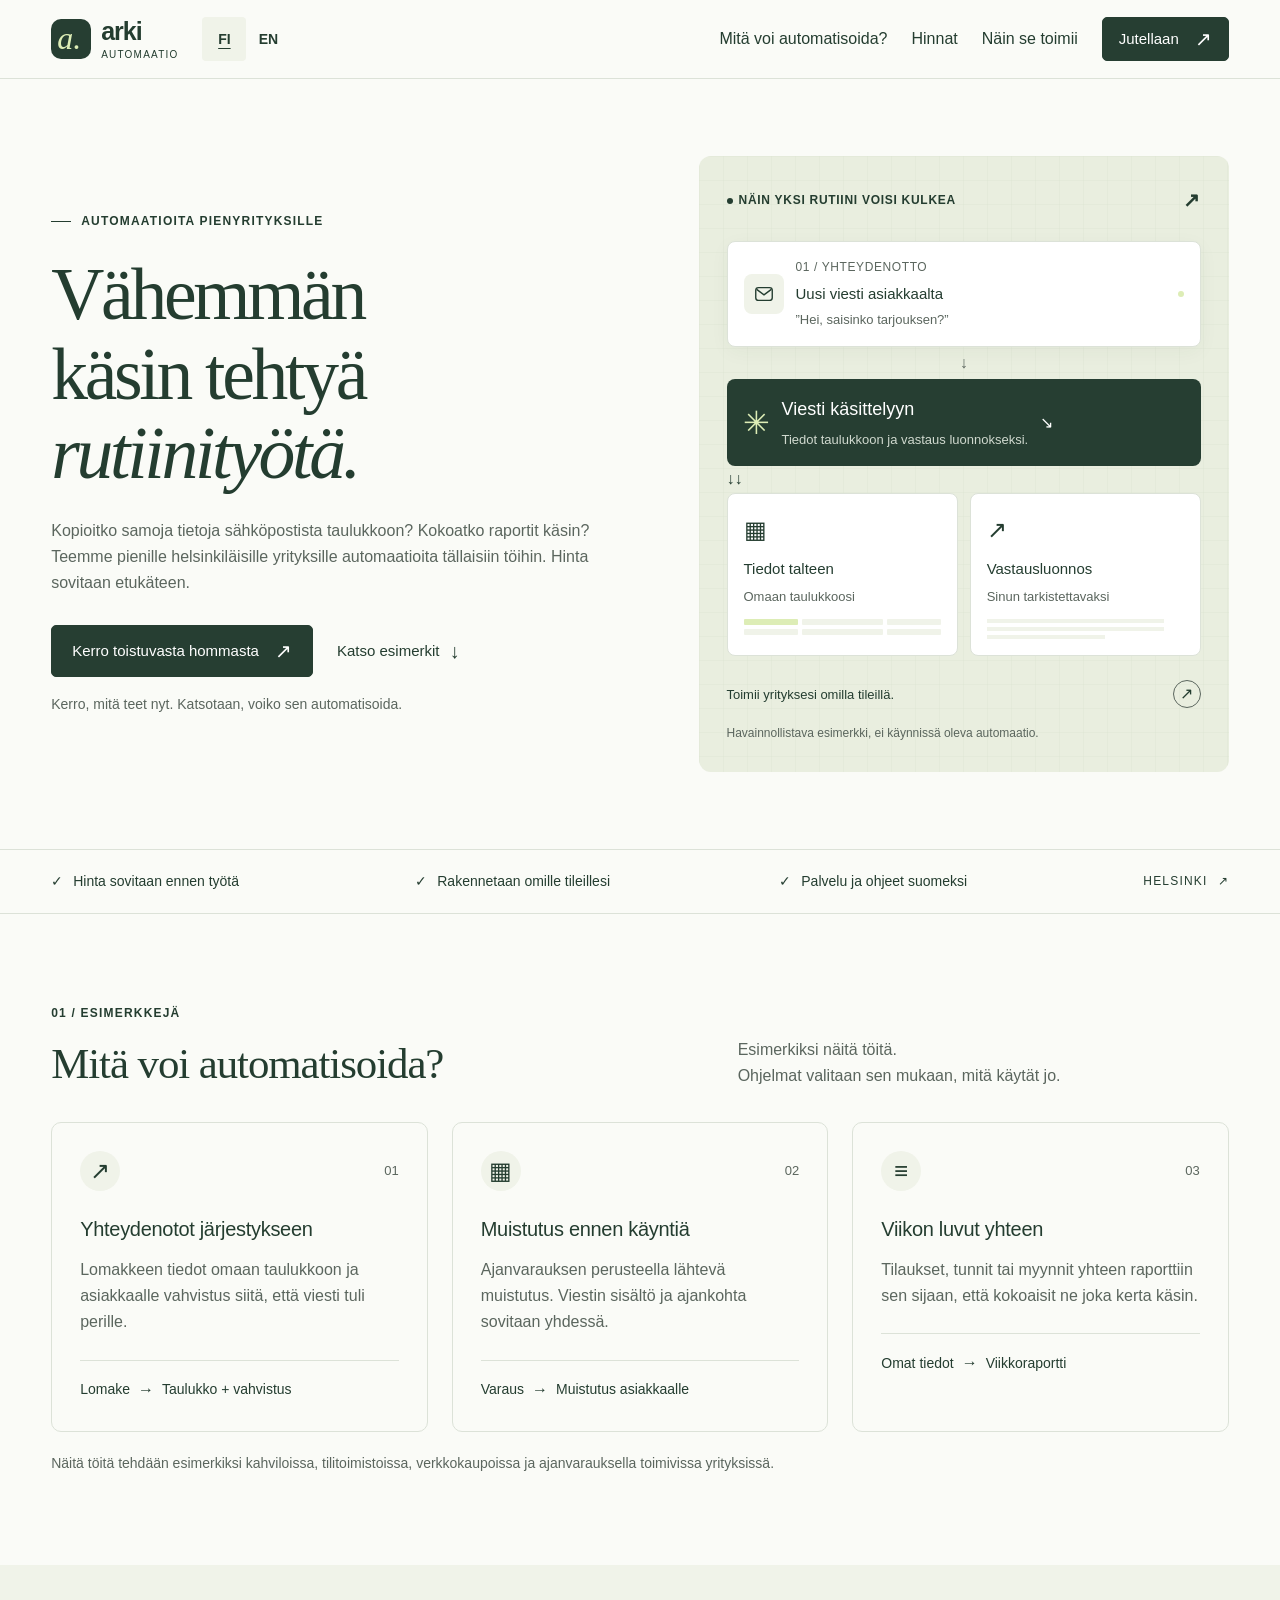
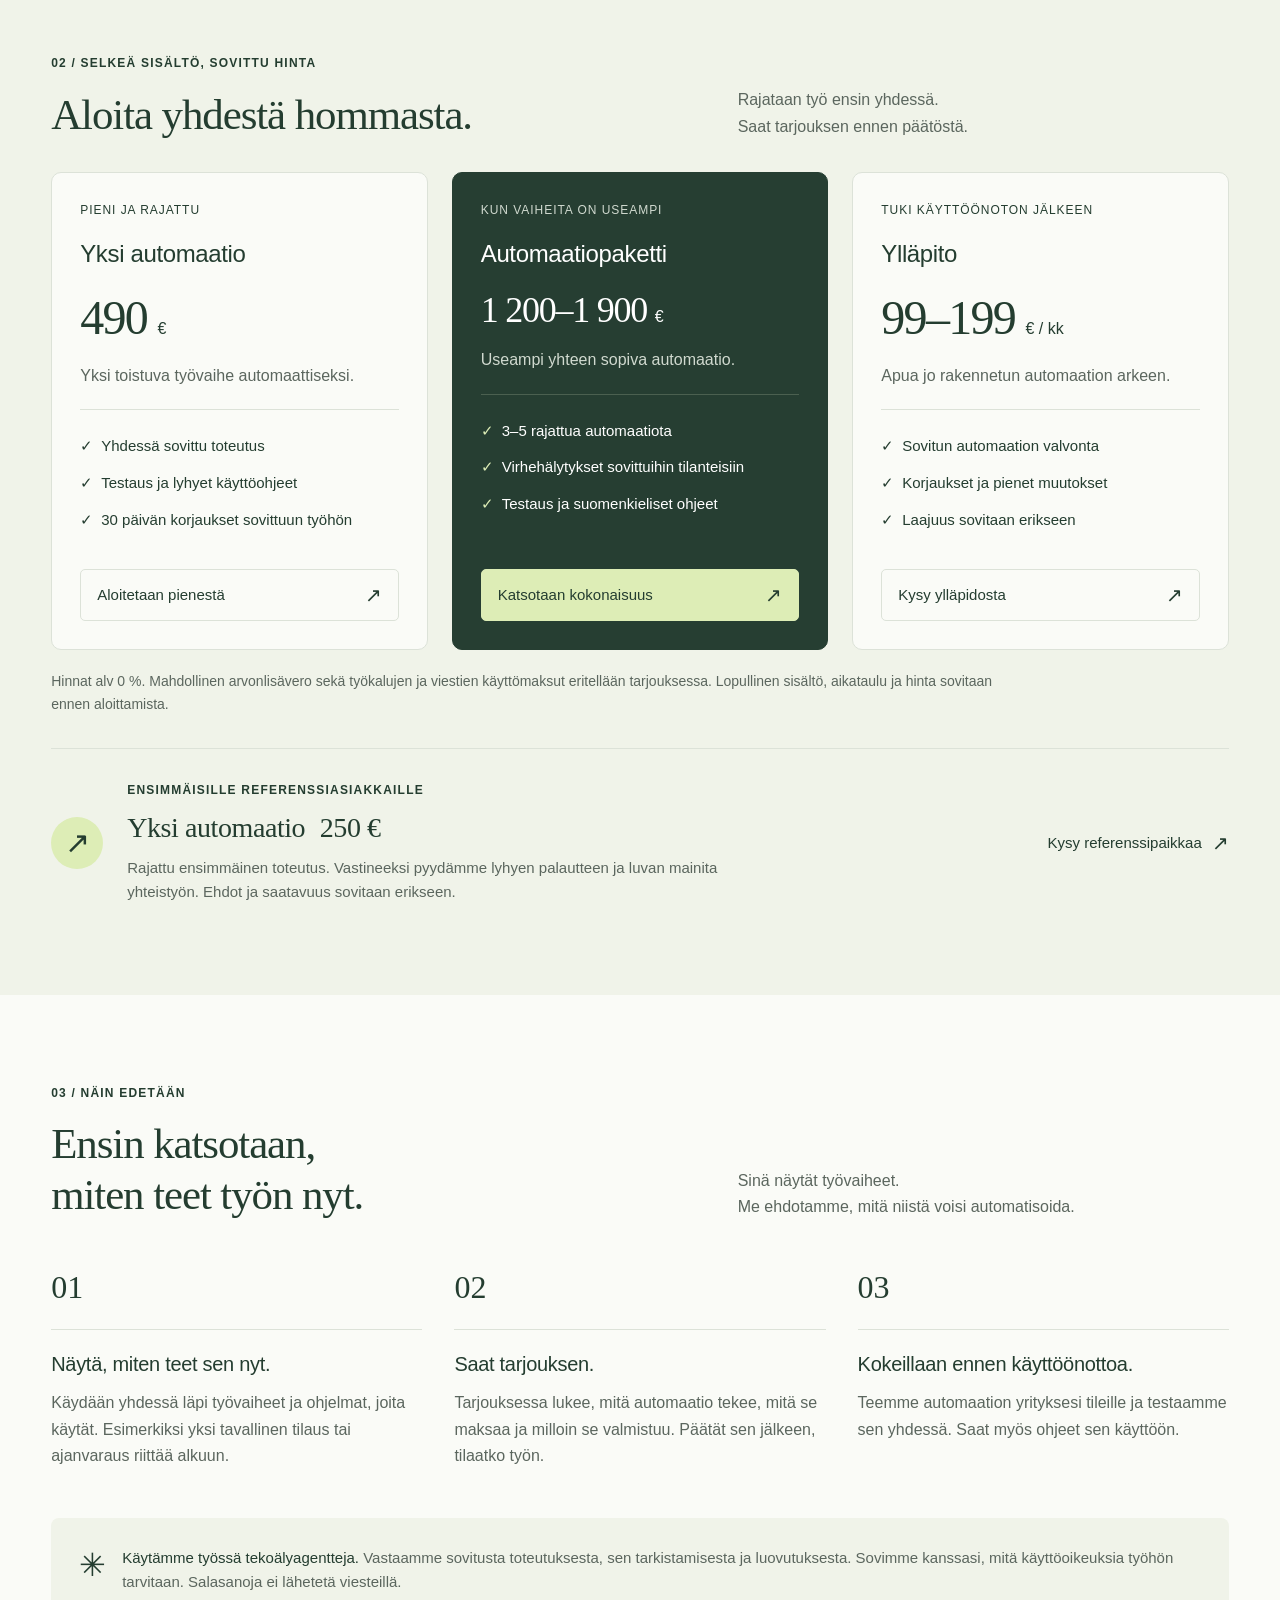
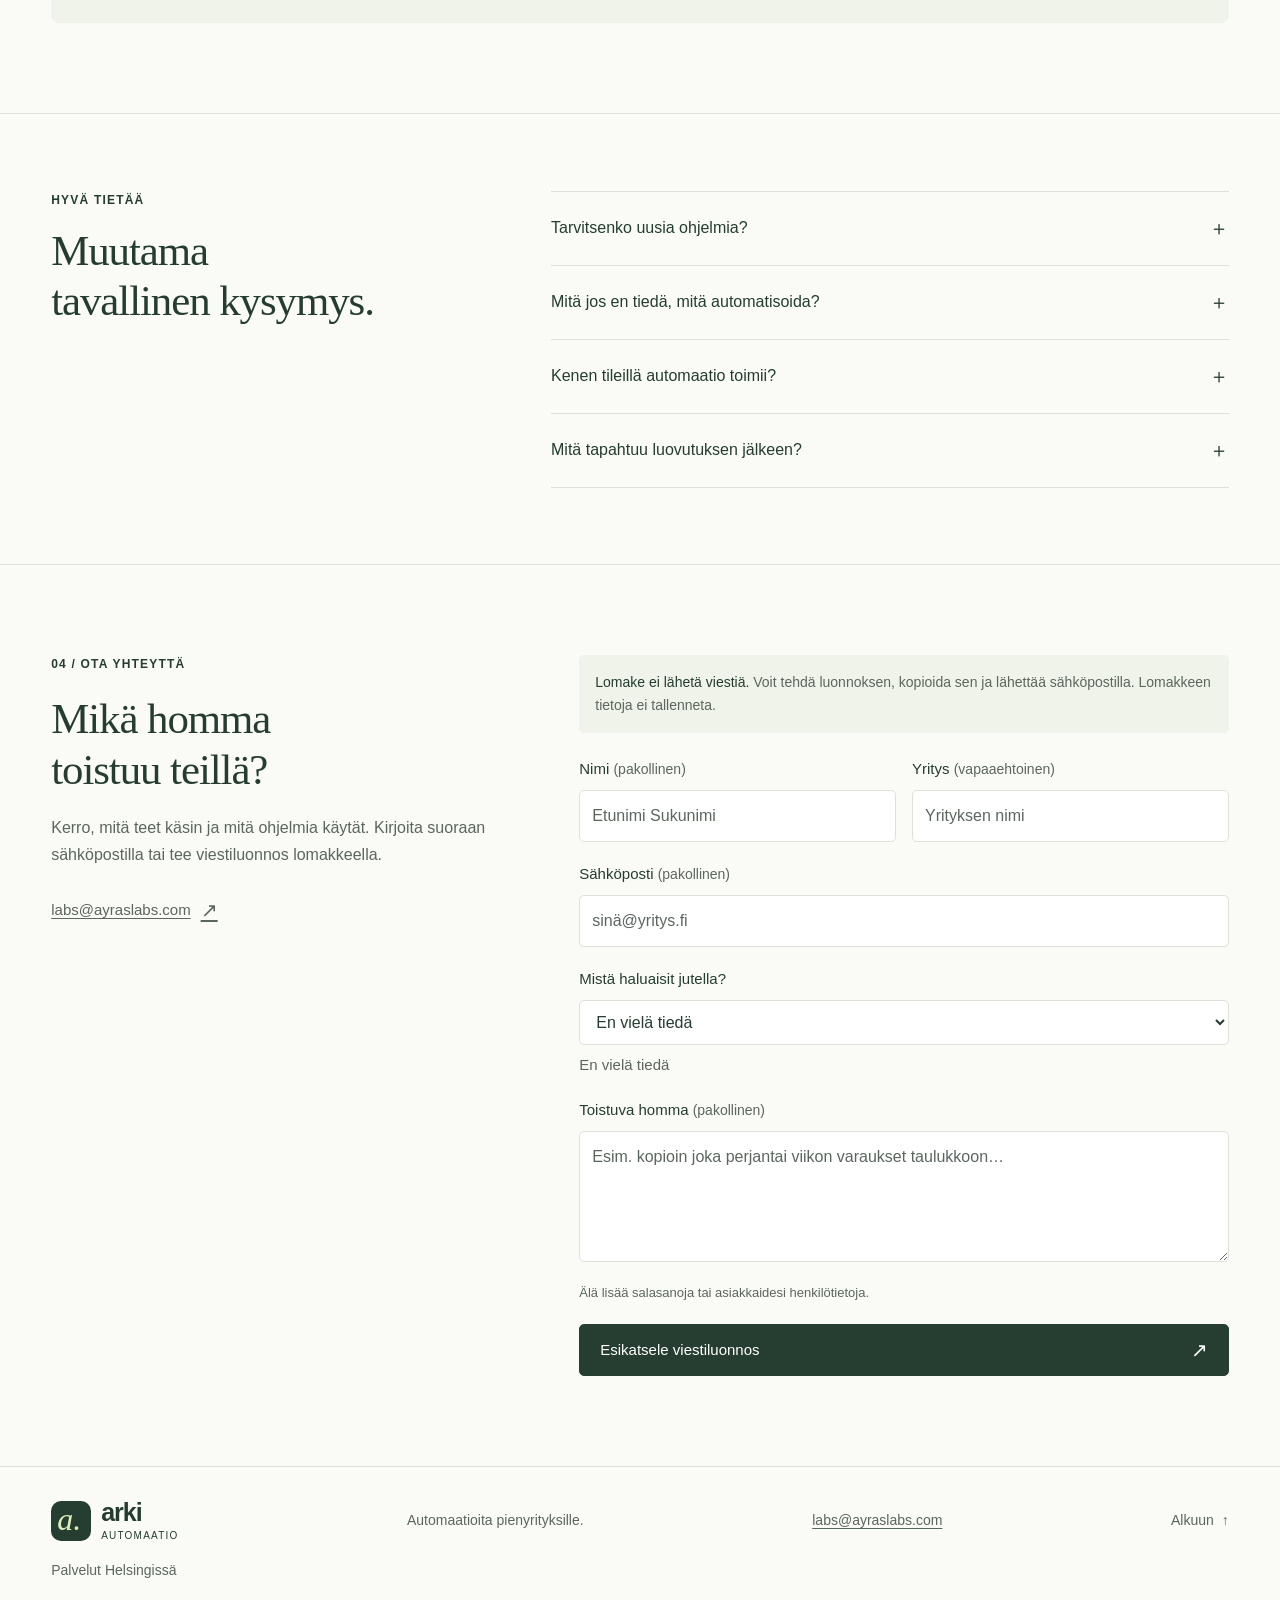
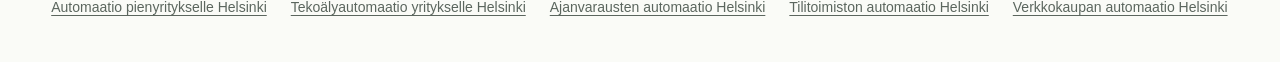
==== commit 88c802c6: "Add Helsinki search landing pages, sitemap and robots.txt Co-Authored-By: Devin AI <158243242+devin-" ====
--- a/index.html
+++ b/index.html
@@ -6,8 +6,10 @@
   <meta name="description" content="Kiinteähintaisia automaatioita pienille helsinkiläisille yrityksille. Yhteydenotot, ajanvaraukset ja raportit sujuvammin. Tutustu esimerkkeihin ja hintoihin.">
   <meta name="theme-color" content="#263e32">
   <title>Arki Automaatio | Automaatioita pienyrityksille</title>
+  <link rel="canonical" href="https://ayraslabs.com/">
   <link rel="alternate" hreflang="fi" href="https://ayraslabs.com/">
   <link rel="alternate" hreflang="en" href="https://ayraslabs.com/en/">
+  <link rel="alternate" hreflang="x-default" href="https://ayraslabs.com/">
   <link rel="icon" href="./favicon.svg" type="image/svg+xml">
   <link rel="stylesheet" href="./styles.css">
   <script src="./app.js" defer></script>
@@ -109,7 +111,7 @@
     </section>
   </main>
 
-  <footer><div class="container footer-inner"><a class="brand" href="#alku"><span class="brand-mark" aria-hidden="true">a.</span><span>arki<span class="brand-sub">AUTOMAATIO</span></span></a><p>Automaatioita pienyrityksille.</p><a class="draft-label" href="mailto:labs@ayraslabs.com">labs@ayraslabs.com</a><a href="#alku" class="back-top">Alkuun <span aria-hidden="true">↑</span></a></div></footer>
+  <footer><div class="container footer-inner"><a class="brand" href="#alku"><span class="brand-mark" aria-hidden="true">a.</span><span>arki<span class="brand-sub">AUTOMAATIO</span></span></a><p>Automaatioita pienyrityksille.</p><a class="draft-label" href="mailto:labs@ayraslabs.com">labs@ayraslabs.com</a><nav class="footer-links" aria-label="Palvelut Helsingissä"><p>Palvelut Helsingissä</p><ul><li><a href="./automaatio-pienyritykselle-helsinki/">Automaatio pienyritykselle Helsinki</a></li><li><a href="./tekoalyautomaatio-yritykselle-helsinki/">Tekoälyautomaatio yritykselle Helsinki</a></li><li><a href="./ajanvarausten-automaatio-helsinki/">Ajanvarausten automaatio Helsinki</a></li><li><a href="./tilitoimiston-automaatio-helsinki/">Tilitoimiston automaatio Helsinki</a></li><li><a href="./verkkokaupan-automaatio-helsinki/">Verkkokaupan automaatio Helsinki</a></li></ul></nav><a href="#alku" class="back-top">Alkuun <span aria-hidden="true">↑</span></a></div></footer>
 
   <dialog id="draft-dialog" aria-labelledby="draft-title" aria-describedby="draft-info"><div class="dialog-heading"><p class="eyebrow">VIESTILUONNOS</p><button type="button" class="close-dialog" aria-label="Sulje viestiluonnos">×</button></div><h2 id="draft-title">Tässä viestiluonnoksesi.</h2><p id="draft-info">Viestiä ei ole lähetetty. Kopioi teksti ja lähetä se osoitteeseen <a href="mailto:labs@ayraslabs.com">labs@ayraslabs.com</a>.</p><label class="draft-label-text" for="draft-output">Viestin sisältö</label><textarea id="draft-output" readonly rows="12"></textarea><div class="dialog-actions"><button class="button" id="copy-draft" type="button">Kopioi luonnos <span aria-hidden="true">↗</span></button><button class="text-link close-dialog" type="button">Takaisin muokkaamaan</button></div><p id="copy-status" role="status" aria-live="polite"></p></dialog>
 </body>
--- a/styles.css
+++ b/styles.css
@@ -67,14 +67,16 @@
 .language-switch a { display: inline-flex; align-items: center; justify-content: center; min-height: 2.75rem; min-width: 2.75rem; padding: .25rem; border-radius: .25rem; }
 .language-switch a[aria-current] { background: var(--soft); text-decoration: underline; text-underline-offset: .25em; }
 .language-switch a:hover { background: var(--accent); }
-.menu-toggle { display: inline-flex; align-items: center; justify-content: center; gap: .75rem; min-width: 2.75rem; min-height: 2.75rem; padding: .5rem; background: none; color: var(--text); font-size: 1rem; }
+.menu-toggle { display: none; align-items: center; justify-content: center; gap: .75rem; min-width: 2.75rem; min-height: 2.75rem; padding: .5rem; background: none; color: var(--text); font-size: 1rem; }
+.navigation-ready .menu-toggle { display: inline-flex; }
 .menu-label { position: absolute; width: 1px; height: 1px; overflow: hidden; clip-path: inset(50%); white-space: nowrap; }
 .menu-icon { display: block; position: relative; width: 20px; height: 20px; flex-shrink: 0; }
 .menu-icon::before, .menu-icon::after { content: ""; position: absolute; left: 1px; top: 9px; width: 18px; height: 0; border-top: 2px solid currentColor; }
 .menu-icon::after { transform: rotate(90deg); }
 .menu-toggle[aria-expanded="true"] .menu-icon { transform: rotate(45deg); }
-#navigation { display: none; position: absolute; z-index: 3; top: 100%; inset-inline: 0; max-height: 70vh; overflow-y: auto; padding: 1rem; background: var(--bg); border: 1px solid var(--border); border-radius: 0 0 var(--radius) var(--radius); box-shadow: 0 .625rem 1rem var(--shadow); font-size: 1rem; }
-#navigation.is-open { display: flex; flex-direction: column; }
+#navigation { display: flex; flex: 1 1 100%; min-width: 0; flex-direction: column; font-size: 1rem; }
+.navigation-ready #navigation { display: none; position: absolute; z-index: 3; top: 100%; inset-inline: 0; max-height: 70vh; overflow-y: auto; padding: 1rem; background: var(--bg); border: 1px solid var(--border); border-radius: 0 0 var(--radius) var(--radius); box-shadow: 0 .625rem 1rem var(--shadow); }
+.navigation-ready #navigation.is-open { display: flex; }
 #navigation > a:not(.button) { display: flex; align-items: center; min-height: 2.75rem; padding-block: .625rem; }
 #navigation a:not(.button):hover { text-decoration: underline; text-underline-offset: .25em; }
 #navigation .button { margin-top: .5rem; }
@@ -234,8 +236,8 @@
   .contact-section { grid-template-columns: minmax(0, .85fr) minmax(0, 1.15fr); gap: 3rem; }
 }
 @media (min-width: 72em) {
-  .menu-toggle { display: none; }
-  #navigation, #navigation.is-open { display: flex; position: static; flex: 1 1 34rem; flex-direction: row; flex-wrap: wrap; align-items: center; justify-content: flex-end; gap: .5rem 1.5rem; max-height: none; overflow: visible; padding: 0; border: 0; border-radius: 0; background: none; box-shadow: none; }
+  .navigation-ready .menu-toggle { display: none; }
+  #navigation, .navigation-ready #navigation { display: flex; position: static; flex: 1 1 34rem; flex-direction: row; flex-wrap: wrap; align-items: center; justify-content: flex-end; gap: .5rem 1.5rem; max-height: none; overflow: visible; padding: 0; border: 0; border-radius: 0; background: none; box-shadow: none; }
   #navigation .button { margin-top: 0; }
   .reference-offer { grid-template-columns: auto minmax(0, 1fr) auto; }
   .reference-offer > a { grid-column: auto; }
@@ -244,3 +246,22 @@
   html { scroll-behavior: auto; }
   *, *::before, *::after { transition: none !important; animation: none !important; }
 }
+
+/* Search landing pages and their footer links. */
+.breadcrumbs { padding-top: 1.25rem; font-size: .875rem; color: var(--text-muted); overflow-wrap: anywhere; }
+.breadcrumbs a { text-decoration: underline; text-underline-offset: .2em; }
+.landing-hero { padding-block: clamp(2rem, 6vw, 5rem); max-width: 82rem; }
+.landing-hero h1 { margin-top: 1.25rem; margin-bottom: 1.5rem; max-width: 48rem; }
+.landing-hero .hero-description { max-width: 44rem; }
+.landing-prices { list-style: none; padding: 0; margin: 0; display: grid; grid-template-columns: repeat(auto-fit, minmax(min(100%, 14rem), 1fr)); gap: 1rem; }
+.landing-prices li { min-width: 0; display: flex; flex-direction: column; gap: .5rem; padding: 1.25rem; background: var(--bg); border: 1px solid var(--border); border-radius: var(--radius); overflow-wrap: anywhere; }
+.landing-prices strong { font-weight: 500; }
+.landing-prices span { font-family: var(--display); font-size: clamp(1.5rem, 3vw, 2rem); letter-spacing: -.03em; line-height: 1.3; }
+.pricing-note .text-link { min-height: 0; font-size: inherit; }
+.landing-cta > p { max-width: 36rem; margin-top: 1rem; color: var(--text-muted); }
+.related-heading { margin-top: 3rem; }
+.related-links, .footer-links ul { list-style: none; padding: 0; margin: 1rem 0 0; display: flex; flex-wrap: wrap; gap: .5rem 1.5rem; }
+.related-links a { display: inline-flex; align-items: center; gap: .5rem; min-height: 2.75rem; text-decoration: underline; text-underline-offset: .2em; }
+.footer-links { flex: 1 1 100%; order: 5; font-size: .875rem; color: var(--text-muted); }
+.footer-links ul { margin-top: .25rem; }
+.footer-links a { display: inline-flex; align-items: center; min-height: 2.75rem; text-decoration: underline; text-underline-offset: .2em; }
